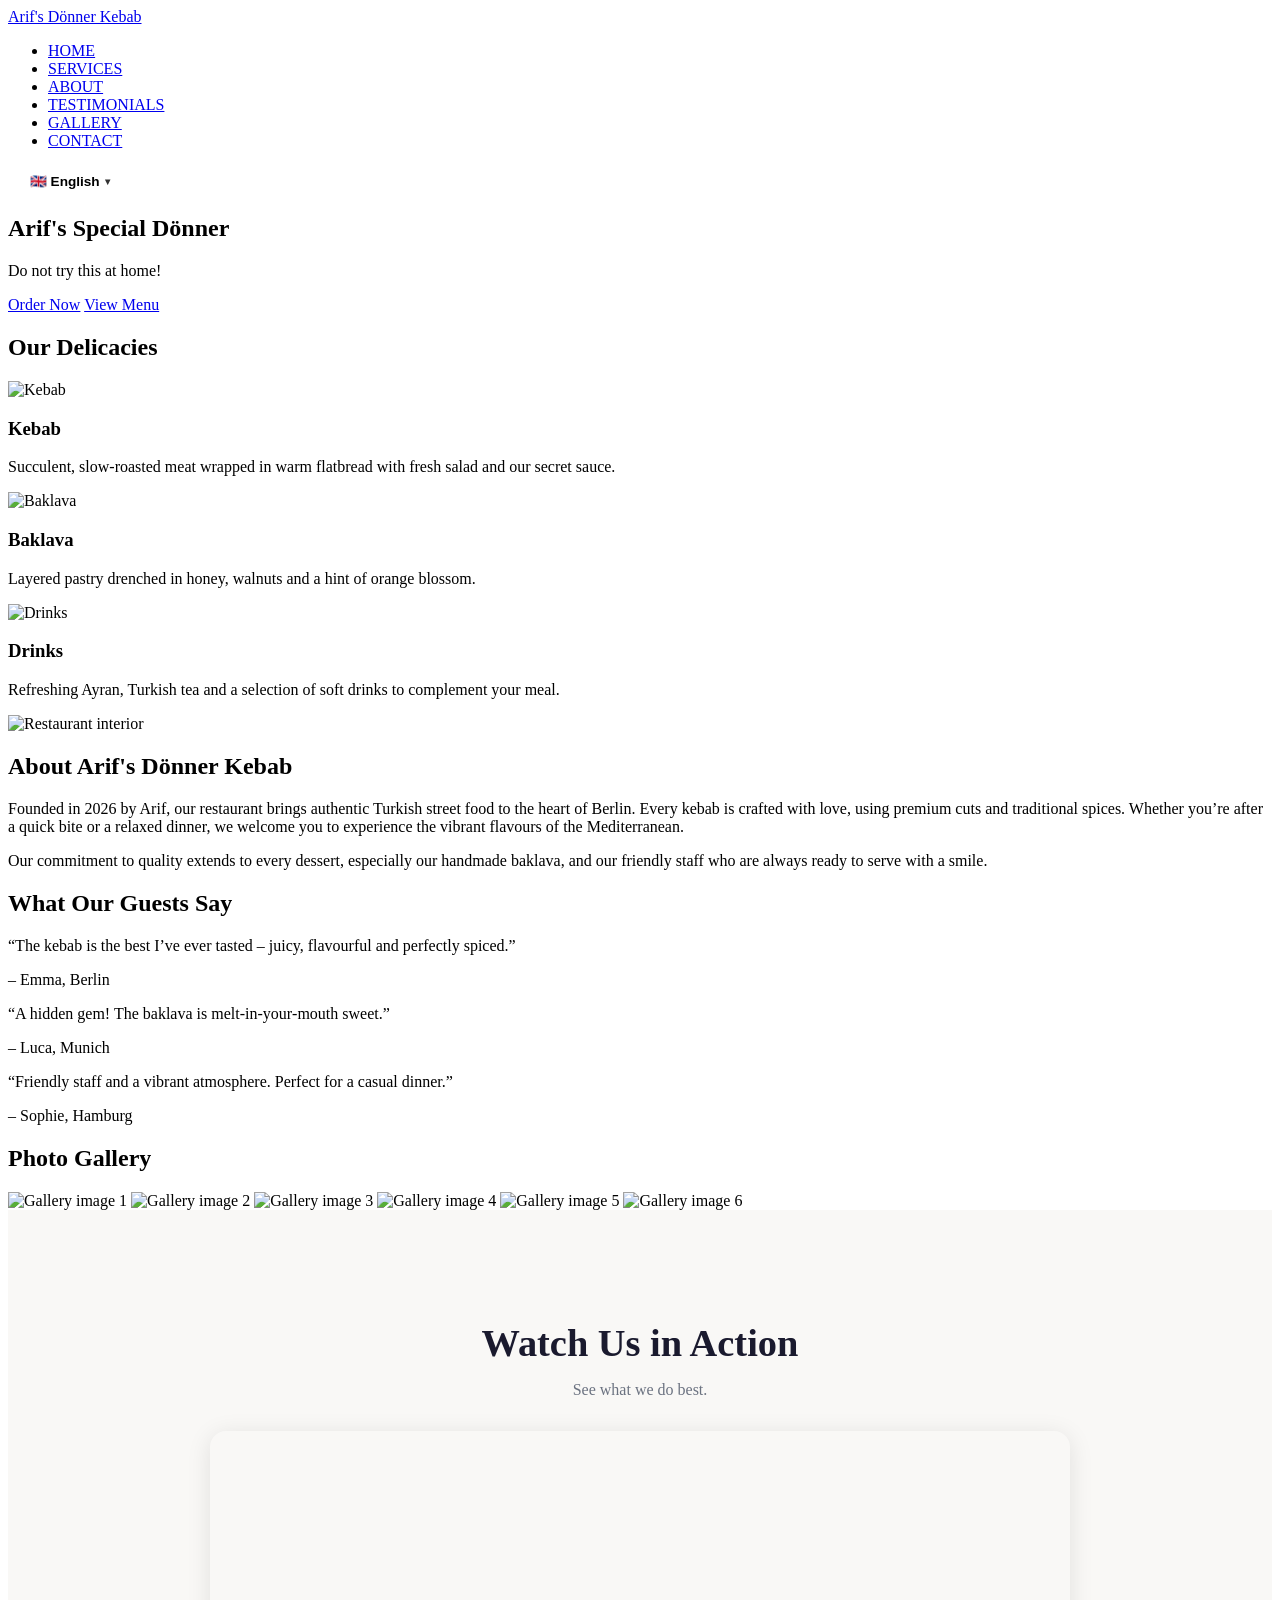
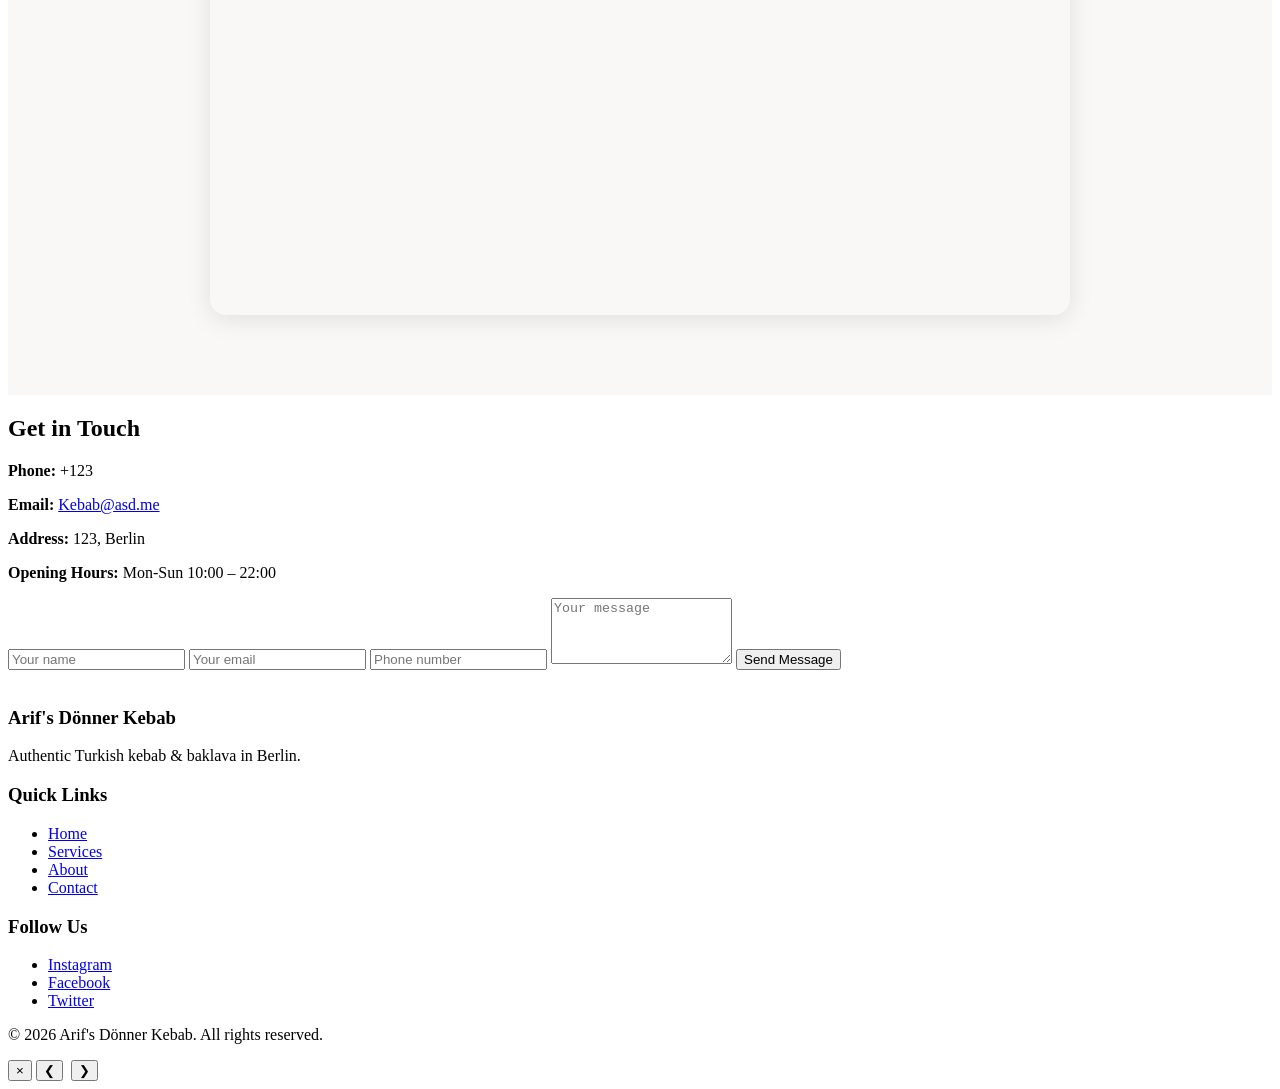
==== index.html @ 9711238b "deploy: update index.html" ====
<!DOCTYPE html>
<html lang="en-GB">
<head>
    <meta charset="UTF-8">
    <meta name="viewport" content="width=device-width, initial-scale=1.0">
    <title>Arif's Dönner Kebab</title>
    <link rel="stylesheet" href="style.css">
    <script src="script.js" defer></script>
<!-- SEO -->
<meta name="description" content="Do not try this at home!">
<meta name="keywords" content="Kebab, Baklava">
<link rel="canonical" href="https://arifs-dnner-kebab.pages.dev">
<meta property="og:type" content="website">
<meta property="og:title" content="Arif's Dönner Kebab — Arif's special dönner">
<meta property="og:description" content="Do not try this at home!">
<meta property="og:image" content="https://images.pexels.com/photos/14457194/pexels-photo-14457194.jpeg?auto=compress&cs=tinysrgb&w=400&h=280&fit=crop&q=80">
<meta property="og:url" content="https://arifs-dnner-kebab.pages.dev">
<meta name="twitter:card" content="summary_large_image">
<meta name="twitter:title" content="Arif's Dönner Kebab — Arif's special dönner">
<meta name="twitter:description" content="Do not try this at home!">
<script type="application/ld+json">
{
  "@context": "https://schema.org",
  "@type": "LocalBusiness",
  "name": "Arif's Dönner Kebab",
  "description": "Do not try this at home!",
  "telephone": "+123",
  "email": "Kebab@asd.me",
  "address": {
    "@type": "PostalAddress",
    "streetAddress": "123",
    "addressLocality": "123 Berlin"
  },
  "url": "https://arifs-dnner-kebab.pages.dev",
  "foundingDate": "2026"
}
</script>
</head>
<body>
    <!-- Sticky Glassmorphism Nav -->
    <header class="nav">
        <div class="container">
            <a href="#" class="logo">Arif's Dönner Kebab</a>
            <nav>
                <ul>
                    <li><a href="#hero">HOME</a></li>
                    <li><a href="#services">SERVICES</a></li>
                    <li><a href="#about">ABOUT</a></li>
                    <li><a href="#testimonials">TESTIMONIALS</a></li>
                    <li><a href="#gallery">GALLERY</a></li>
                    <li><a href="#contact">CONTACT</a></li>
                </ul>
            <div id="lang-sw" style="position:relative;display:flex;align-items:center;margin-left:.5rem;"><button onclick="var d=document.getElementById('lang-dd');d.style.display=d.style.display==='block'?'none':'block'" style="background:rgba(255,255,255,.15);border:1px solid rgba(255,255,255,.35);border-radius:999px;padding:.35rem .8rem;cursor:pointer;font-size:.85rem;font-weight:600;color:inherit;display:flex;align-items:center;gap:.35rem;backdrop-filter:blur(4px);">🇬🇧 English <span style="font-size:.65rem;opacity:.8;">▾</span></button><div id="lang-dd" style="display:none;position:absolute;top:calc(100% + .5rem);right:0;background:#fff;border:1px solid #e5e7eb;border-radius:12px;box-shadow:0 4px 16px rgba(0,0,0,.15);overflow:hidden;min-width:130px;z-index:10000;"><a href="./index-hu.html" style="display:flex;align-items:center;gap:.5rem;padding:.6rem 1rem;text-decoration:none;color:#1a1a2e;font-size:.875rem;font-weight:500;" onmouseover="this.style.background='#f3f4f6'" onmouseout="this.style.background=''">🇭🇺 Magyar</a><a href="./index-fi.html" style="display:flex;align-items:center;gap:.5rem;padding:.6rem 1rem;text-decoration:none;color:#1a1a2e;font-size:.875rem;font-weight:500;" onmouseover="this.style.background='#f3f4f6'" onmouseout="this.style.background=''">🇫🇮 Suomi</a><a href="./index-sv.html" style="display:flex;align-items:center;gap:.5rem;padding:.6rem 1rem;text-decoration:none;color:#1a1a2e;font-size:.875rem;font-weight:500;" onmouseover="this.style.background='#f3f4f6'" onmouseout="this.style.background=''">🇸🇪 Svenska</a></div></div><script>document.addEventListener("click",function(e){var d=document.getElementById("lang-dd");if(d&&!e.target.closest("#lang-sw"))d.style.display="none";});</script>
</nav>
        </div>
    </header>

    <!-- Hero Section -->
    <section id="hero" class="hero">
        <div class="hero-bg" style="background-image:url('https://images.pexels.com/photos/37080266/pexels-photo-37080266.jpeg?auto=compress&cs=tinysrgb&w=1600&h=900&fit=crop&q=80');"></div>
        <div class="hero-overlay"></div>
        <div class="hero-content container">
            <h1 class="hero-title">Arif's Special Dönner</h1>
            <p class="hero-tagline">Do not try this at home!</p>
            <div class="hero-cta">
                <a href="#" class="btn btn-pill">Order Now</a>
                <a href="#" class="btn btn-pill btn-outline">View Menu</a>
            </div>
        </div>
    </section>

    <!-- Services Section -->
    <section id="services" class="services">
        <div class="container">
            <h2 class="section-title">Our Delicacies</h2>
            <div class="cards">
                <div class="card">
                    <img src="https://images.pexels.com/photos/14457194/pexels-photo-14457194.jpeg?auto=compress&cs=tinysrgb&w=400&h=280&fit=crop&q=80" alt="Kebab">
                    <h3>Kebab</h3>
                    <p>Succulent, slow‑roasted meat wrapped in warm flatbread with fresh salad and our secret sauce.</p>
                </div>
                <div class="card">
                    <img src="https://images.pexels.com/photos/25810607/pexels-photo-25810607.jpeg?auto=compress&cs=tinysrgb&w=400&h=280&fit=crop&q=80" alt="Baklava">
                    <h3>Baklava</h3>
                    <p>Layered pastry drenched in honey, walnuts and a hint of orange blossom.</p>
                </div>
                <div class="card">
                    <img src="https://images.pexels.com/photos/4113660/pexels-photo-4113660.jpeg?auto=compress&cs=tinysrgb&w=400&h=280&fit=crop&q=80" alt="Drinks">
                    <h3>Drinks</h3>
                    <p>Refreshing Ayran, Turkish tea and a selection of soft drinks to complement your meal.</p>
                </div>
            </div>
        </div>
    </section>

    <!-- About Section -->
    <section id="about" class="about">
        <div class="container">
            <div class="about-grid">
                <div class="about-image">
                    <img src="https://images.pexels.com/photos/37080238/pexels-photo-37080238.jpeg?auto=compress&cs=tinysrgb&w=700&h=500&fit=crop&q=80" alt="Restaurant interior">
                </div>
                <div class="about-text">
                    <h2 class="section-title">About Arif's Dönner Kebab</h2>
                    <p>Founded in 2026 by Arif, our restaurant brings authentic Turkish street food to the heart of Berlin. Every kebab is crafted with love, using premium cuts and traditional spices. Whether you’re after a quick bite or a relaxed dinner, we welcome you to experience the vibrant flavours of the Mediterranean.</p>
                    <p>Our commitment to quality extends to every dessert, especially our handmade baklava, and our friendly staff who are always ready to serve with a smile.</p>
                </div>
            </div>
        </div>
    </section>

    <!-- Testimonials Section -->
    <section id="testimonials" class="testimonials">
        <div class="container">
            <h2 class="section-title">What Our Guests Say</h2>
            <div class="testimonials-grid">
                <div class="testimonial-card">
                    <p class="quote">“The kebab is the best I’ve ever tasted – juicy, flavourful and perfectly spiced.”</p>
                    <p class="author">– Emma, Berlin</p>
                </div>
                <div class="testimonial-card">
                    <p class="quote">“A hidden gem! The baklava is melt‑in‑your‑mouth sweet.”</p>
                    <p class="author">– Luca, Munich</p>
                </div>
                <div class="testimonial-card">
                    <p class="quote">“Friendly staff and a vibrant atmosphere. Perfect for a casual dinner.”</p>
                    <p class="author">– Sophie, Hamburg</p>
                </div>
            </div>
        </div>
    </section>

    <!-- Gallery Section -->
    <section id="gallery" class="gallery">
        <div class="container">
            <h2 class="section-title">Photo Gallery</h2>
            <div class="gallery-grid">
                <img src="https://images.pexels.com/photos/8813933/pexels-photo-8813933.jpeg?auto=compress&cs=tinysrgb&w=600&h=400&fit=crop&q=80" alt="Gallery image 1">
                <img src="https://images.pexels.com/photos/25570429/pexels-photo-25570429.jpeg?auto=compress&cs=tinysrgb&w=600&h=400&fit=crop&q=80" alt="Gallery image 2">
                <img src="https://images.pexels.com/photos/7301037/pexels-photo-7301037.jpeg?auto=compress&cs=tinysrgb&w=600&h=400&fit=crop&q=80" alt="Gallery image 3">
                <img src="https://images.pexels.com/photos/12889677/pexels-photo-12889677.jpeg?auto=compress&cs=tinysrgb&w=600&h=400&fit=crop&q=80" alt="Gallery image 4">
                <img src="https://images.pexels.com/photos/7340982/pexels-photo-7340982.jpeg?auto=compress&cs=tinysrgb&w=600&h=400&fit=crop&q=80" alt="Gallery image 5">
                <img src="https://images.pexels.com/photos/25570427/pexels-photo-25570427.jpeg?auto=compress&cs=tinysrgb&w=600&h=400&fit=crop&q=80" alt="Gallery image 6">
            </div>
        </div>
    </section>

    <!-- Contact Section -->
    <section id="youtube" style="padding:5rem 1rem;background:var(--bg,#f9f8f6);text-align:center;"><div style="max-width:860px;margin:0 auto;"><h2 style="font-size:clamp(1.6rem,3vw,2.4rem);font-weight:700;margin-bottom:1rem;color:var(--text,#1a1a2e);">Watch Us in Action</h2><p style="color:var(--muted,#6b7280);margin-bottom:2rem;">See what we do best.</p><div style="position:relative;padding-bottom:56.25%;height:0;overflow:hidden;border-radius:var(--radius,16px);box-shadow:var(--shadow,0 4px 24px rgba(0,0,0,.10));"><iframe src="https://www.youtube.com/embed/3pbjuDY3xGo?feature=oembed" style="position:absolute;top:0;left:0;width:100%;height:100%;" frameborder="0" allowfullscreen allow="accelerometer; autoplay; clipboard-write; encrypted-media; gyroscope; picture-in-picture" referrerpolicy="strict-origin-when-cross-origin"></iframe></div></div></section>
<section id="contact" class="contact">
        <div class="container">
            <h2 class="section-title">Get in Touch</h2>
            <div class="contact-grid">
                <div class="contact-info">
                    <p><strong>Phone:</strong> +123</p>
                    <p><strong>Email:</strong> <a href="mailto:Kebab@asd.me">Kebab@asd.me</a></p>
                    <p><strong>Address:</strong> 123, Berlin</p>
                    <p><strong>Opening Hours:</strong> Mon‑Sun 10:00 – 22:00</p>
                </div>
                <form class="contact-form" action="#" method="post">
                    <input type="text" name="name" placeholder="Your name" required>
                    <input type="email" name="email" placeholder="Your email" required>
                    <input type="tel" name="phone" placeholder="Phone number">
                    <textarea name="message" rows="4" placeholder="Your message" required></textarea>
                    <button type="submit" class="btn btn-primary">Send Message</button>
                </form>
            </div>
        </div>
    </section>

    <!-- Footer -->
    <footer class="footer">
        <div class="container">
            <div class="footer-grid">
                <div class="footer-col">
                    <h3>Arif's Dönner Kebab</h3>
                    <p>Authentic Turkish kebab & baklava in Berlin.</p>
                </div>
                <div class="footer-col">
                    <h3>Quick Links</h3>
                    <ul>
                        <li><a href="#hero">Home</a></li>
                        <li><a href="#services">Services</a></li>
                        <li><a href="#about">About</a></li>
                        <li><a href="#contact">Contact</a></li>
                    </ul>
                </div>
                <div class="footer-col">
                    <h3>Follow Us</h3>
                    <ul class="social">
                        <li><a href="#">Instagram</a></li>
                        <li><a href="#">Facebook</a></li>
                        <li><a href="#">Twitter</a></li>
                    </ul>
                </div>
            </div>
            <p class="footer-note">&copy; 2026 Arif's Dönner Kebab. All rights reserved.</p>
        </div>
    </footer>
</body>
</html>
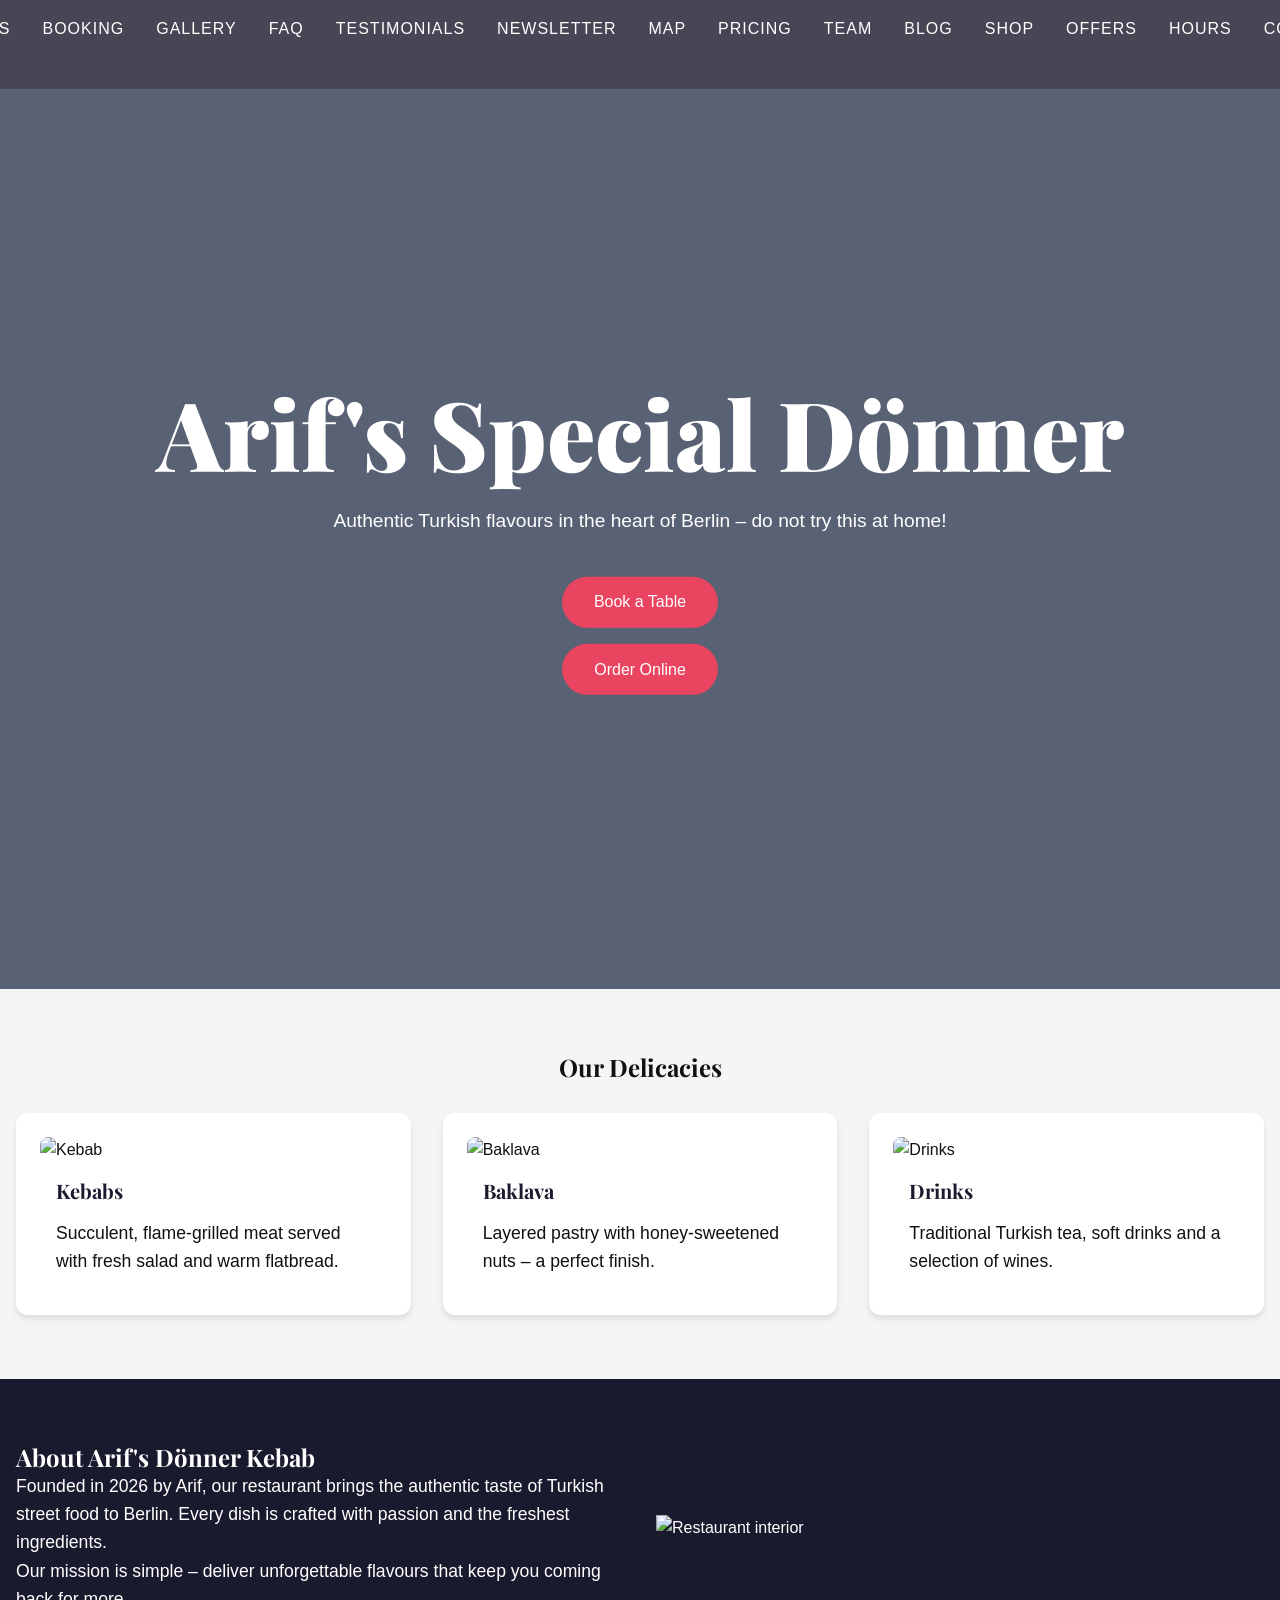
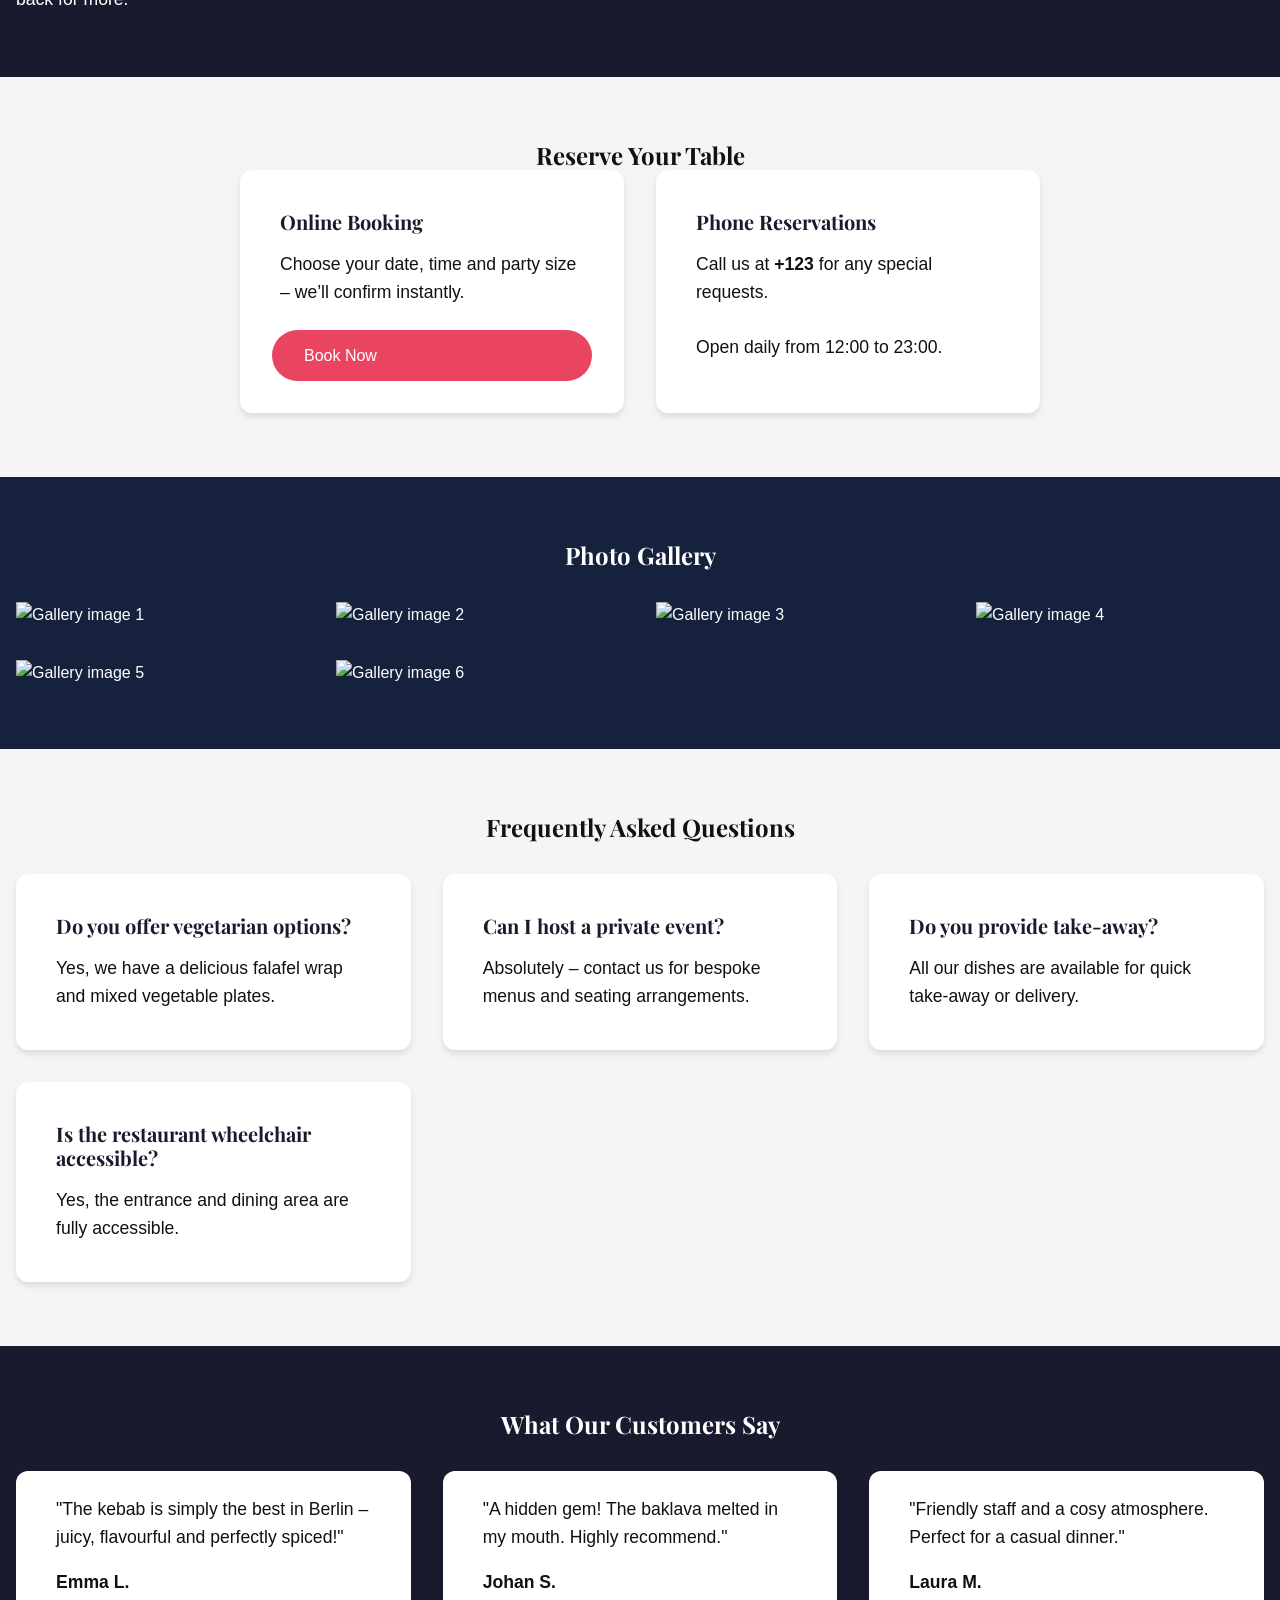
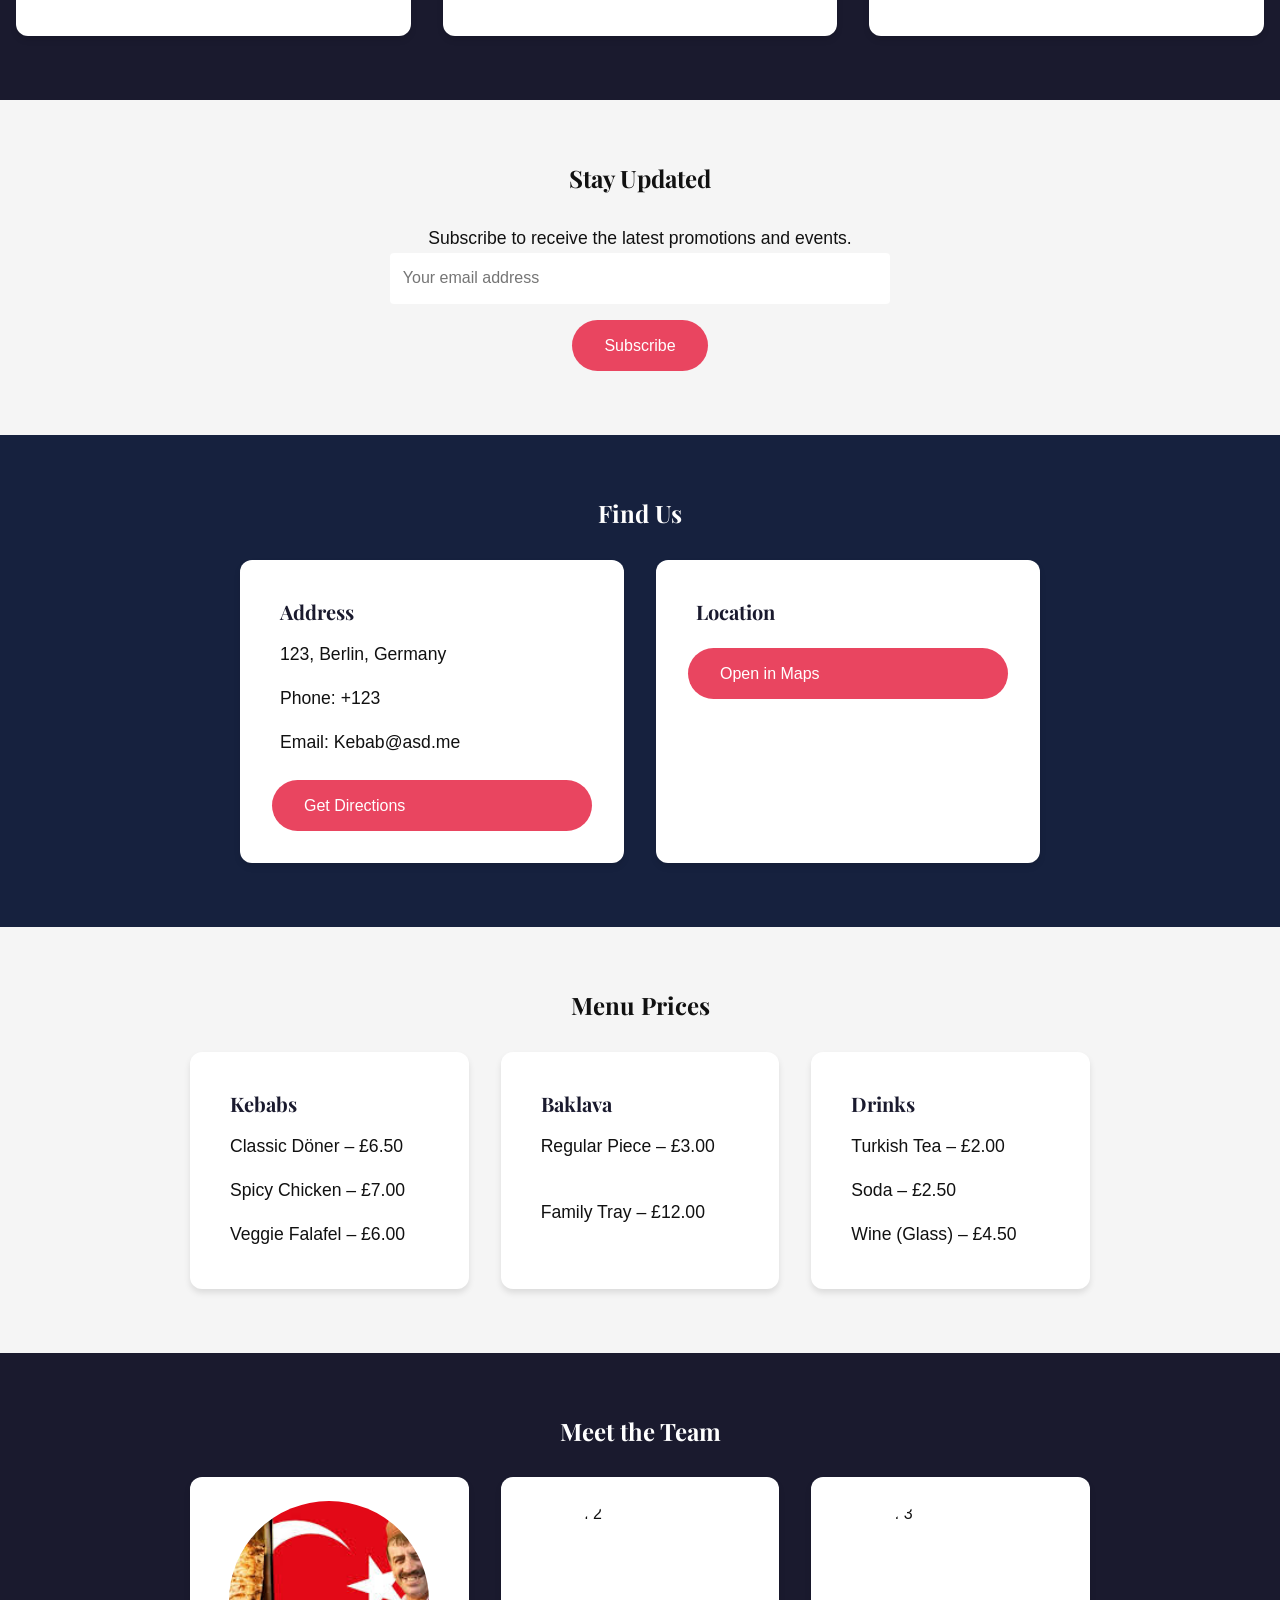
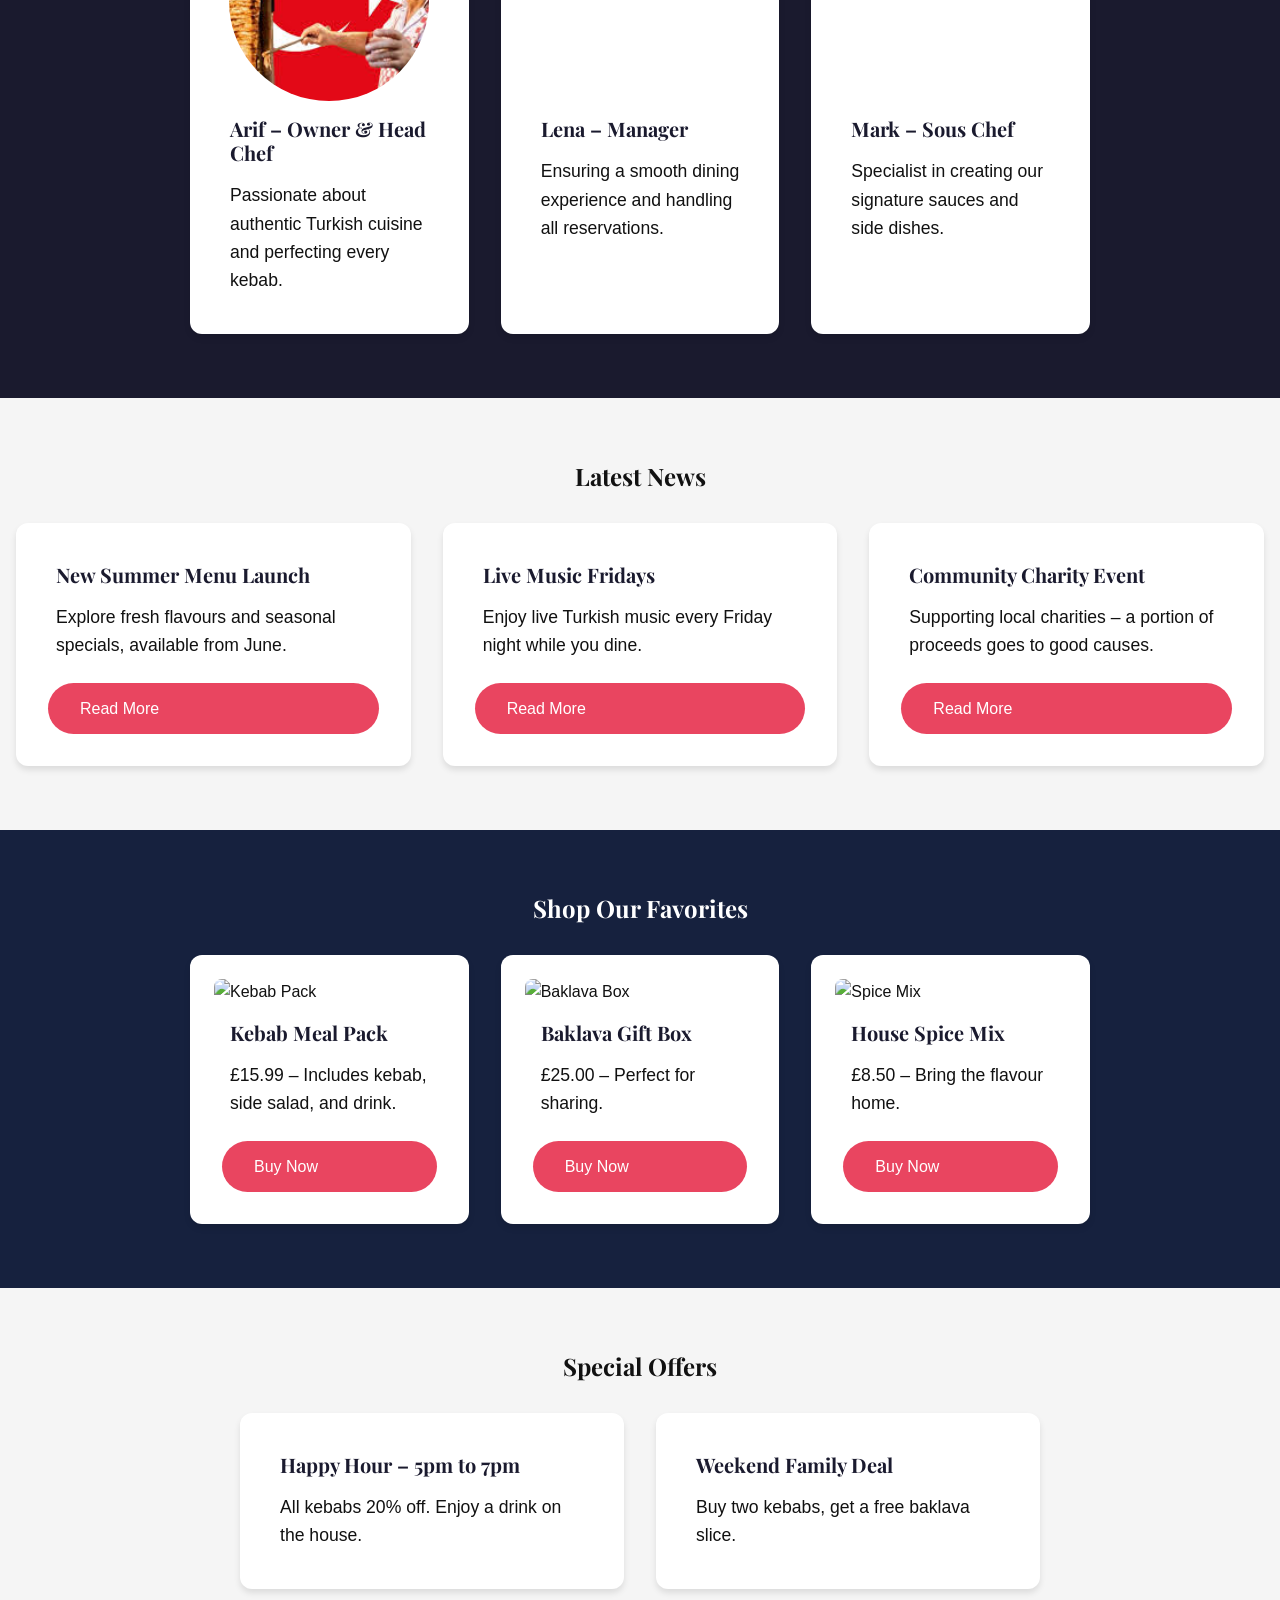
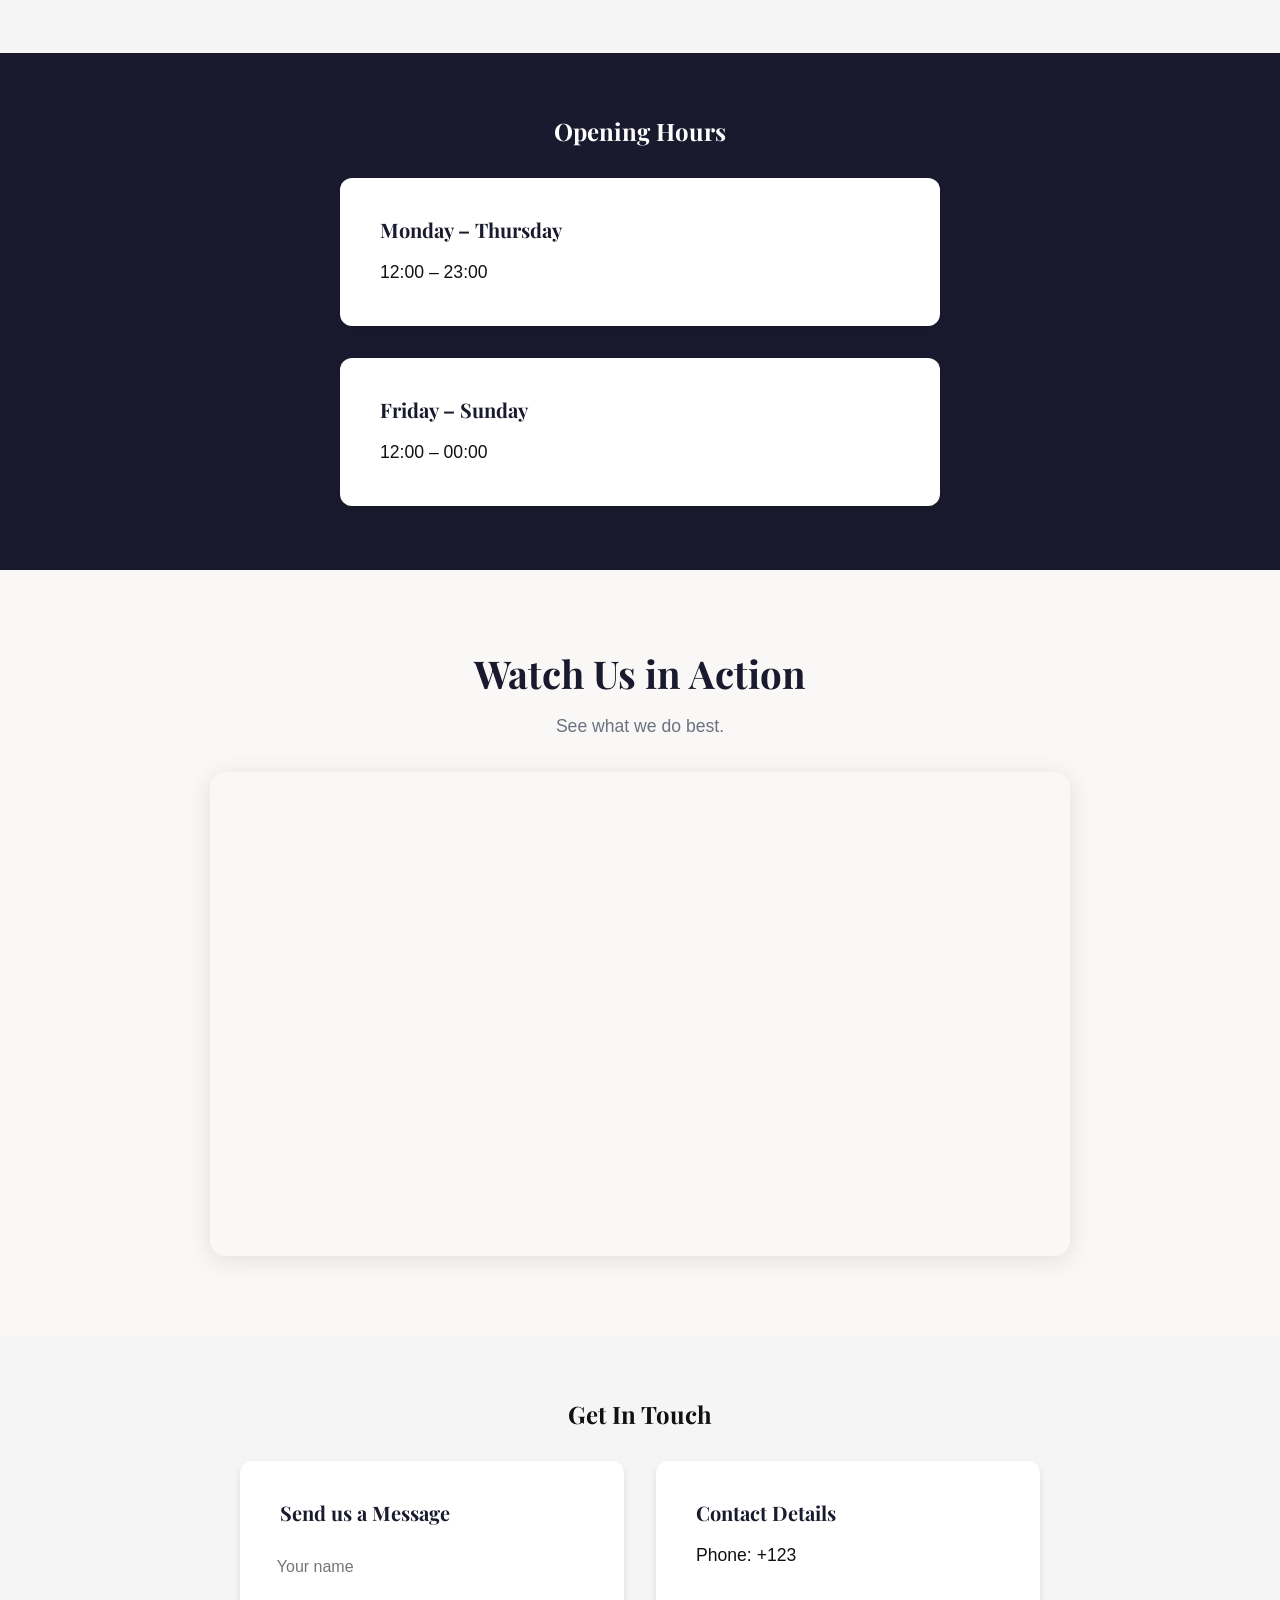
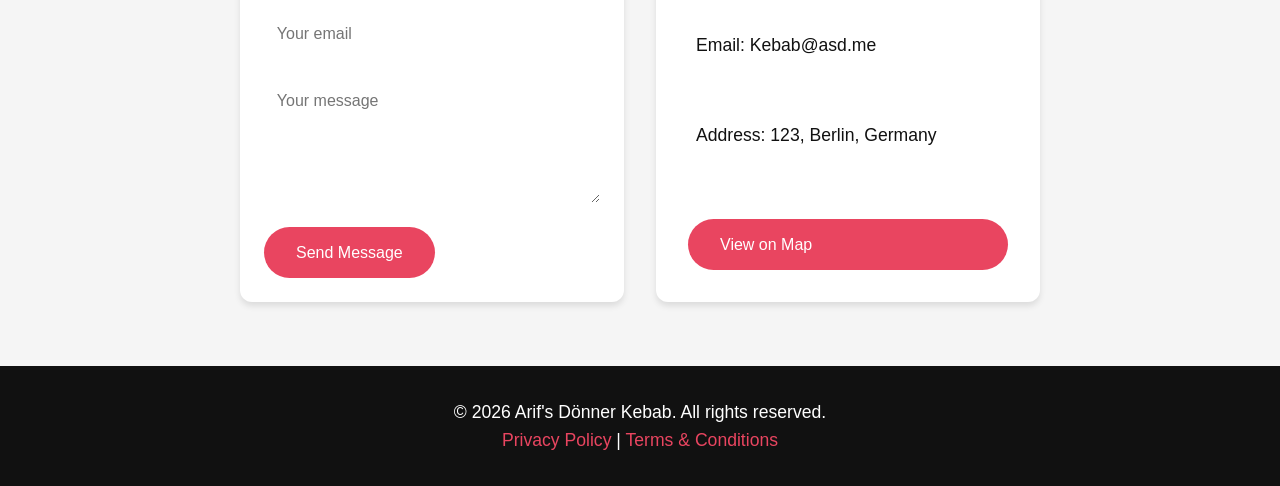
==== commit 78cc92fd: "deploy: update index.html" ====
--- a/index.html
+++ b/index.html
@@ -6,9 +6,40 @@
     <title>Arif's Dönner Kebab</title>
     <link rel="stylesheet" href="style.css">
     <script src="script.js" defer></script>
+    <style>
+        /* Minimal inline styles for demonstration; assume style.css contains full styling */
+        body,html{margin:0;padding:0;font-family:Arial,Helvetica,sans-serif;color:#fff}
+        a{color:inherit;text-decoration:none}
+        .sticky-nav{position:sticky;top:0;background:rgba(26,26,46,0.8);backdrop-filter:blur(10px);z-index:10;display:flex;justify-content:center;padding:1rem}
+        .sticky-nav ul{list-style:none;display:flex;gap:2rem;margin:0;padding:0}
+        .sticky-nav li{font-weight:600;letter-spacing:1px}
+        .sticky-nav a{color:#fff;transition:color .3s}
+        .sticky-nav a:hover{color:#E94560}
+        .hero{position:relative;height:100vh;background:url('https://images.pexels.com/photos/37080266/pexels-photo-37080266.jpeg?auto=compress&cs=tinysrgb&w=1600&h=900&fit=crop&q=80') center/cover no-repeat}
+        .hero::before{content:'';position:absolute;inset:0;background:rgba(22,33,62,0.7)}
+        .hero-content{position:relative;z-index:1;max-width:1200px;margin:auto;top:50%;transform:translateY(-50%);text-align:center;padding:0 1rem}
+        .hero h1{font-size:clamp(3rem,8vw,6rem);font-weight:900;margin-bottom:1rem}
+        .hero p{font-size:1.2rem;margin-bottom:2rem}
+        .pill-btn{display:inline-block;padding:0.8rem 2rem;background:#E94560;color:#fff;border-radius:9999px;margin:0.5rem;transition:background .3s}
+        .pill-btn:hover{background:#c73b51}
+        .section{padding:4rem 1rem}
+        .section.bg-primary{background:#1A1A2E}
+        .section.bg-secondary{background:#16213E}
+        .section.bg-light{background:#f5f5f5;color:#111}
+        .grid{display:grid;gap:2rem}
+        .grid-3{grid-template-columns:repeat(auto-fit,minmax(250px,1fr))}
+        .grid-2{grid-template-columns:repeat(auto-fit,minmax(300px,1fr))}
+        .card{background:#fff;color:#111;padding:1.5rem;border-radius:12px;box-shadow:0 4px 6px rgba(0,0,0,0.1)}
+        .card img{width:100%;height:auto;border-radius:8px}
+        .footer{background:#111;padding:2rem 1rem;text-align:center;font-size:0.9rem}
+        .footer a{color:#E94560}
+        input, textarea{width:100%;padding:0.8rem;border:none;border-radius:4px;margin-bottom:1rem}
+        button{background:#E94560;color:#fff;padding:0.8rem 2rem;border:none;border-radius:9999px;cursor:pointer}
+        button:hover{background:#c73b51}
+    </style>
 <!-- SEO -->
 <meta name="description" content="Do not try this at home!">
-<meta name="keywords" content="Kebab, Baklava">
+<meta name="keywords" content="Kebbab, Baklava">
 <link rel="canonical" href="https://arifs-dnner-kebab.pages.dev">
 <meta property="og:type" content="website">
 <meta property="og:title" content="Arif's Dönner Kebab — Arif's special dönner">
@@ -37,165 +68,330 @@
 </script>
 </head>
 <body>
-    <!-- Sticky Glassmorphism Nav -->
-    <header class="nav">
-        <div class="container">
-            <a href="#" class="logo">Arif's Dönner Kebab</a>
-            <nav>
-                <ul>
-                    <li><a href="#hero">HOME</a></li>
-                    <li><a href="#services">SERVICES</a></li>
-                    <li><a href="#about">ABOUT</a></li>
-                    <li><a href="#testimonials">TESTIMONIALS</a></li>
-                    <li><a href="#gallery">GALLERY</a></li>
-                    <li><a href="#contact">CONTACT</a></li>
-                </ul>
-            <div id="lang-sw" style="position:relative;display:flex;align-items:center;margin-left:.5rem;"><button onclick="var d=document.getElementById('lang-dd');d.style.display=d.style.display==='block'?'none':'block'" style="background:rgba(255,255,255,.15);border:1px solid rgba(255,255,255,.35);border-radius:999px;padding:.35rem .8rem;cursor:pointer;font-size:.85rem;font-weight:600;color:inherit;display:flex;align-items:center;gap:.35rem;backdrop-filter:blur(4px);">🇬🇧 English <span style="font-size:.65rem;opacity:.8;">▾</span></button><div id="lang-dd" style="display:none;position:absolute;top:calc(100% + .5rem);right:0;background:#fff;border:1px solid #e5e7eb;border-radius:12px;box-shadow:0 4px 16px rgba(0,0,0,.15);overflow:hidden;min-width:130px;z-index:10000;"><a href="./index-hu.html" style="display:flex;align-items:center;gap:.5rem;padding:.6rem 1rem;text-decoration:none;color:#1a1a2e;font-size:.875rem;font-weight:500;" onmouseover="this.style.background='#f3f4f6'" onmouseout="this.style.background=''">🇭🇺 Magyar</a><a href="./index-fi.html" style="display:flex;align-items:center;gap:.5rem;padding:.6rem 1rem;text-decoration:none;color:#1a1a2e;font-size:.875rem;font-weight:500;" onmouseover="this.style.background='#f3f4f6'" onmouseout="this.style.background=''">🇫🇮 Suomi</a><a href="./index-sv.html" style="display:flex;align-items:center;gap:.5rem;padding:.6rem 1rem;text-decoration:none;color:#1a1a2e;font-size:.875rem;font-weight:500;" onmouseover="this.style.background='#f3f4f6'" onmouseout="this.style.background=''">🇸🇪 Svenska</a></div></div><script>document.addEventListener("click",function(e){var d=document.getElementById("lang-dd");if(d&&!e.target.closest("#lang-sw"))d.style.display="none";});</script>
+    <!-- Sticky Navigation -->
+    <nav class="sticky-nav">
+        <ul>
+            <li><a href="#home">HOME</a></li>
+            <li><a href="#services">SERVICES</a></li>
+            <li><a href="#booking">BOOKING</a></li>
+            <li><a href="#gallery">GALLERY</a></li>
+            <li><a href="#faq">FAQ</a></li>
+            <li><a href="#testimonials">TESTIMONIALS</a></li>
+            <li><a href="#newsletter">NEWSLETTER</a></li>
+            <li><a href="#map">MAP</a></li>
+            <li><a href="#pricing">PRICING</a></li>
+            <li><a href="#team">TEAM</a></li>
+            <li><a href="#blog">BLOG</a></li>
+            <li><a href="#shop">SHOP</a></li>
+            <li><a href="#offers">OFFERS</a></li>
+            <li><a href="#hours">HOURS</a></li>
+            <li><a href="#contact">CONTACT</a></li>
+        </ul>
+    <div id="lang-sw" style="position:relative;display:flex;align-items:center;margin-left:.5rem;"><button onclick="var d=document.getElementById('lang-dd');d.style.display=d.style.display==='block'?'none':'block'" style="background:rgba(255,255,255,.15);border:1px solid rgba(255,255,255,.35);border-radius:999px;padding:.35rem .8rem;cursor:pointer;font-size:.85rem;font-weight:600;color:inherit;display:flex;align-items:center;gap:.35rem;backdrop-filter:blur(4px);">🇬🇧 English <span style="font-size:.65rem;opacity:.8;">▾</span></button><div id="lang-dd" style="display:none;position:absolute;top:calc(100% + .5rem);right:0;background:#fff;border:1px solid #e5e7eb;border-radius:12px;box-shadow:0 4px 16px rgba(0,0,0,.15);overflow:hidden;min-width:130px;z-index:10000;"><a href="./index-hu.html" style="display:flex;align-items:center;gap:.5rem;padding:.6rem 1rem;text-decoration:none;color:#1a1a2e;font-size:.875rem;font-weight:500;" onmouseover="this.style.background='#f3f4f6'" onmouseout="this.style.background=''">🇭🇺 Magyar</a><a href="./index-fi.html" style="display:flex;align-items:center;gap:.5rem;padding:.6rem 1rem;text-decoration:none;color:#1a1a2e;font-size:.875rem;font-weight:500;" onmouseover="this.style.background='#f3f4f6'" onmouseout="this.style.background=''">🇫🇮 Suomi</a><a href="./index-sv.html" style="display:flex;align-items:center;gap:.5rem;padding:.6rem 1rem;text-decoration:none;color:#1a1a2e;font-size:.875rem;font-weight:500;" onmouseover="this.style.background='#f3f4f6'" onmouseout="this.style.background=''">🇸🇪 Svenska</a></div></div><script>document.addEventListener("click",function(e){var d=document.getElementById("lang-dd");if(d&&!e.target.closest("#lang-sw"))d.style.display="none";});</script>
 </nav>
-        </div>
-    </header>
 
     <!-- Hero Section -->
-    <section id="hero" class="hero">
-        <div class="hero-bg" style="background-image:url('https://images.pexels.com/photos/37080266/pexels-photo-37080266.jpeg?auto=compress&cs=tinysrgb&w=1600&h=900&fit=crop&q=80');"></div>
-        <div class="hero-overlay"></div>
-        <div class="hero-content container">
-            <h1 class="hero-title">Arif's Special Dönner</h1>
-            <p class="hero-tagline">Do not try this at home!</p>
-            <div class="hero-cta">
-                <a href="#" class="btn btn-pill">Order Now</a>
-                <a href="#" class="btn btn-pill btn-outline">View Menu</a>
-            </div>
+    <section id="home" class="hero">
+        <div class="hero-content">
+            <h1>Arif's Special Dönner</h1>
+            <p>Authentic Turkish flavours in the heart of Berlin – do not try this at home!</p>
+            <a href="#booking" class="pill-btn">Book a Table</a>
+            <a href="#shop" class="pill-btn">Order Online</a>
         </div>
     </section>
 
     <!-- Services Section -->
-    <section id="services" class="services">
-        <div class="container">
-            <h2 class="section-title">Our Delicacies</h2>
-            <div class="cards">
-                <div class="card">
-                    <img src="https://images.pexels.com/photos/14457194/pexels-photo-14457194.jpeg?auto=compress&cs=tinysrgb&w=400&h=280&fit=crop&q=80" alt="Kebab">
-                    <h3>Kebab</h3>
-                    <p>Succulent, slow‑roasted meat wrapped in warm flatbread with fresh salad and our secret sauce.</p>
-                </div>
-                <div class="card">
-                    <img src="https://images.pexels.com/photos/25810607/pexels-photo-25810607.jpeg?auto=compress&cs=tinysrgb&w=400&h=280&fit=crop&q=80" alt="Baklava">
-                    <h3>Baklava</h3>
-                    <p>Layered pastry drenched in honey, walnuts and a hint of orange blossom.</p>
-                </div>
-                <div class="card">
-                    <img src="https://images.pexels.com/photos/4113660/pexels-photo-4113660.jpeg?auto=compress&cs=tinysrgb&w=400&h=280&fit=crop&q=80" alt="Drinks">
-                    <h3>Drinks</h3>
-                    <p>Refreshing Ayran, Turkish tea and a selection of soft drinks to complement your meal.</p>
-                </div>
+    <section id="services" class="section bg-light">
+        <h2 style="text-align:center;margin-bottom:2rem;">Our Delicacies</h2>
+        <div class="grid grid-3">
+            <div class="card">
+                <img src="https://images.pexels.com/photos/14457194/pexels-photo-14457194.jpeg?auto=compress&cs=tinysrgb&w=400&h=280&fit=crop&q=80" alt="Kebab">
+                <h3>Kebabs</h3>
+                <p>Succulent, flame‑grilled meat served with fresh salad and warm flatbread.</p>
+            </div>
+            <div class="card">
+                <img src="https://images.pexels.com/photos/37080238/pexels-photo-37080238.jpeg?auto=compress&cs=tinysrgb&w=400&h=280&fit=crop&q=80" alt="Baklava">
+                <h3>Baklava</h3>
+                <p>Layered pastry with honey‑sweetened nuts – a perfect finish.</p>
+            </div>
+            <div class="card">
+                <img src="https://images.pexels.com/photos/8813933/pexels-photo-8813933.jpeg?auto=compress&cs=tinysrgb&w=400&h=280&fit=crop&q=80" alt="Drinks">
+                <h3>Drinks</h3>
+                <p>Traditional Turkish tea, soft drinks and a selection of wines.</p>
             </div>
         </div>
     </section>
 
     <!-- About Section -->
-    <section id="about" class="about">
-        <div class="container">
-            <div class="about-grid">
-                <div class="about-image">
-                    <img src="https://images.pexels.com/photos/37080238/pexels-photo-37080238.jpeg?auto=compress&cs=tinysrgb&w=700&h=500&fit=crop&q=80" alt="Restaurant interior">
-                </div>
-                <div class="about-text">
-                    <h2 class="section-title">About Arif's Dönner Kebab</h2>
-                    <p>Founded in 2026 by Arif, our restaurant brings authentic Turkish street food to the heart of Berlin. Every kebab is crafted with love, using premium cuts and traditional spices. Whether you’re after a quick bite or a relaxed dinner, we welcome you to experience the vibrant flavours of the Mediterranean.</p>
-                    <p>Our commitment to quality extends to every dessert, especially our handmade baklava, and our friendly staff who are always ready to serve with a smile.</p>
-                </div>
-            </div>
-        </div>
-    </section>
-
-    <!-- Testimonials Section -->
-    <section id="testimonials" class="testimonials">
-        <div class="container">
-            <h2 class="section-title">What Our Guests Say</h2>
-            <div class="testimonials-grid">
-                <div class="testimonial-card">
-                    <p class="quote">“The kebab is the best I’ve ever tasted – juicy, flavourful and perfectly spiced.”</p>
-                    <p class="author">– Emma, Berlin</p>
-                </div>
-                <div class="testimonial-card">
-                    <p class="quote">“A hidden gem! The baklava is melt‑in‑your‑mouth sweet.”</p>
-                    <p class="author">– Luca, Munich</p>
-                </div>
-                <div class="testimonial-card">
-                    <p class="quote">“Friendly staff and a vibrant atmosphere. Perfect for a casual dinner.”</p>
-                    <p class="author">– Sophie, Hamburg</p>
-                </div>
-            </div>
-        </div>
-    </section>
-
-    <!-- Gallery Section -->
-    <section id="gallery" class="gallery">
-        <div class="container">
-            <h2 class="section-title">Photo Gallery</h2>
-            <div class="gallery-grid">
-                <img src="https://images.pexels.com/photos/8813933/pexels-photo-8813933.jpeg?auto=compress&cs=tinysrgb&w=600&h=400&fit=crop&q=80" alt="Gallery image 1">
-                <img src="https://images.pexels.com/photos/25570429/pexels-photo-25570429.jpeg?auto=compress&cs=tinysrgb&w=600&h=400&fit=crop&q=80" alt="Gallery image 2">
-                <img src="https://images.pexels.com/photos/7301037/pexels-photo-7301037.jpeg?auto=compress&cs=tinysrgb&w=600&h=400&fit=crop&q=80" alt="Gallery image 3">
-                <img src="https://images.pexels.com/photos/12889677/pexels-photo-12889677.jpeg?auto=compress&cs=tinysrgb&w=600&h=400&fit=crop&q=80" alt="Gallery image 4">
-                <img src="https://images.pexels.com/photos/7340982/pexels-photo-7340982.jpeg?auto=compress&cs=tinysrgb&w=600&h=400&fit=crop&q=80" alt="Gallery image 5">
-                <img src="https://images.pexels.com/photos/25570427/pexels-photo-25570427.jpeg?auto=compress&cs=tinysrgb&w=600&h=400&fit=crop&q=80" alt="Gallery image 6">
-            </div>
-        </div>
-    </section>
-
-    <!-- Contact Section -->
+    <section id="about" class="section bg-primary">
+        <div class="grid grid-2" style="align-items:center;">
+            <div>
+                <h2>About Arif's Dönner Kebab</h2>
+                <p>Founded in 2026 by Arif, our restaurant brings the authentic taste of Turkish street food to Berlin. Every dish is crafted with passion and the freshest ingredients.</p>
+                <p>Our mission is simple – deliver unforgettable flavours that keep you coming back for more.</p>
+            </div>
+            <div>
+                <img src="https://images.pexels.com/photos/25570429/pexels-photo-25570429.jpeg?auto=compress&cs=tinysrgb&w=700&h=500&fit=crop&q=80" alt="Restaurant interior">
+            </div>
+        </div>
+    </section>
+
+    <!-- Booking / Appointments -->
+    <section id="booking" class="section bg-light">
+        <h2 style="text-align:center;">Reserve Your Table</h2>
+        <div class="grid grid-2" style="max-width:800px;margin:auto;">
+            <div class="card">
+                <h3>Online Booking</h3>
+                <p>Choose your date, time and party size – we’ll confirm instantly.</p>
+                <a href="#" class="pill-btn">Book Now</a>
+            </div>
+            <div class="card">
+                <h3>Phone Reservations</h3>
+                <p>Call us at <strong>+123</strong> for any special requests.</p>
+                <p>Open daily from 12:00 to 23:00.</p>
+            </div>
+        </div>
+    </section>
+
+    <!-- Photo Gallery -->
+    <section id="gallery" class="section bg-secondary">
+        <h2 style="text-align:center;margin-bottom:2rem;">Photo Gallery</h2>
+        <div class="grid grid-3">
+            <img src="https://images.pexels.com/photos/7301037/pexels-photo-7301037.jpeg?auto=compress&cs=tinysrgb&w=600&h=400&fit=crop&q=80" alt="Gallery image 1">
+            <img src="https://images.pexels.com/photos/12889677/pexels-photo-12889677.jpeg?auto=compress&cs=tinysrgb&w=600&h=400&fit=crop&q=80" alt="Gallery image 2">
+            <img src="https://images.pexels.com/photos/7340982/pexels-photo-7340982.jpeg?auto=compress&cs=tinysrgb&w=600&h=400&fit=crop&q=80" alt="Gallery image 3">
+            <img src="https://images.pexels.com/photos/25570427/pexels-photo-25570427.jpeg?auto=compress&cs=tinysrgb&w=600&h=400&fit=crop&q=80" alt="Gallery image 4">
+            <img src="https://images.pexels.com/photos/37028501/pexels-photo-37028501.jpeg?auto=compress&cs=tinysrgb&w=600&h=400&fit=crop&q=80" alt="Gallery image 5">
+            <img src="https://images.pexels.com/photos/6459331/pexels-photo-6459331.jpeg?auto=compress&cs=tinysrgb&w=600&h=400&fit=crop&q=80" alt="Gallery image 6">
+        </div>
+    </section>
+
+    <!-- FAQ Section -->
+    <section id="faq" class="section bg-light">
+        <h2 style="text-align:center;margin-bottom:2rem;">Frequently Asked Questions</h2>
+        <div class="grid grid-2">
+            <div class="card">
+                <h3>Do you offer vegetarian options?</h3>
+                <p>Yes, we have a delicious falafel wrap and mixed vegetable plates.</p>
+            </div>
+            <div class="card">
+                <h3>Can I host a private event?</h3>
+                <p>Absolutely – contact us for bespoke menus and seating arrangements.</p>
+            </div>
+            <div class="card">
+                <h3>Do you provide take‑away?</h3>
+                <p>All our dishes are available for quick take‑away or delivery.</p>
+            </div>
+            <div class="card">
+                <h3>Is the restaurant wheelchair accessible?</h3>
+                <p>Yes, the entrance and dining area are fully accessible.</p>
+            </div>
+        </div>
+    </section>
+
+    <!-- Testimonials / Reviews -->
+    <section id="testimonials" class="section bg-primary">
+        <h2 style="text-align:center;margin-bottom:2rem;">What Our Customers Say</h2>
+        <div class="grid grid-3">
+            <div class="card">
+                <p>"The kebab is simply the best in Berlin – juicy, flavourful and perfectly spiced!"</p>
+                <p><strong>Emma L.</strong></p>
+            </div>
+            <div class="card">
+                <p>"A hidden gem! The baklava melted in my mouth. Highly recommend."</p>
+                <p><strong>Johan S.</strong></p>
+            </div>
+            <div class="card">
+                <p>"Friendly staff and a cosy atmosphere. Perfect for a casual dinner."</p>
+                <p><strong>Laura M.</strong></p>
+            </div>
+        </div>
+    </section>
+
+    <!-- Newsletter Signup -->
+    <section id="newsletter" class="section bg-light">
+        <h2 style="text-align:center;margin-bottom:2rem;">Stay Updated</h2>
+        <div style="max-width:500px;margin:auto;text-align:center;">
+            <p>Subscribe to receive the latest promotions and events.</p>
+            <form>
+                <input type="email" placeholder="Your email address" required>
+                <button type="submit">Subscribe</button>
+            </form>
+        </div>
+    </section>
+
+    <!-- Map & Directions -->
+    <section id="map" class="section bg-secondary">
+        <h2 style="text-align:center;margin-bottom:2rem;">Find Us</h2>
+        <div class="grid grid-2" style="max-width:800px;margin:auto;">
+            <div class="card">
+                <h3>Address</h3>
+                <p>123, Berlin, Germany</p>
+                <p>Phone: +123</p>
+                <p>Email: <a href="mailto:Kebab@asd.me">Kebab@asd.me</a></p>
+                <a href="#" class="pill-btn">Get Directions</a>
+            </div>
+            <div class="card">
+                <h3>Location</h3>
+                <a href="#" class="pill-btn">Open in Maps</a>
+            </div>
+        </div>
+    </section>
+
+    <!-- Pricing Table -->
+    <section id="pricing" class="section bg-light">
+        <h2 style="text-align:center;margin-bottom:2rem;">Menu Prices</h2>
+        <div class="grid grid-3" style="max-width:900px;margin:auto;">
+            <div class="card">
+                <h3>Kebabs</h3>
+                <p>Classic Döner – £6.50</p>
+                <p>Spicy Chicken – £7.00</p>
+                <p>Veggie Falafel – £6.00</p>
+            </div>
+            <div class="card">
+                <h3>Baklava</h3>
+                <p>Regular Piece – £3.00</p>
+                <p>Family Tray – £12.00</p>
+            </div>
+            <div class="card">
+                <h3>Drinks</h3>
+                <p>Turkish Tea – £2.00</p>
+                <p>Soda – £2.50</p>
+                <p>Wine (Glass) – £4.50</p>
+            </div>
+        </div>
+    </section>
+
+    <!-- Team / Staff Profiles -->
+    <section id="team" class="section bg-primary">
+        <h2 style="text-align:center;margin-bottom:2rem;">Meet the Team</h2>
+        <div class="grid grid-3" style="max-width:900px;margin:auto;">
+            <div class="card">
+                <img src="dönner_man_happy.jpeg" alt="Arif" style="border-radius:50%;height:200px;width:200px;object-fit:cover;margin:auto;">
+                <h3>Arif – Owner & Head Chef</h3>
+                <p>Passionate about authentic Turkish cuisine and perfecting every kebab.</p>
+            </div>
+            <div class="card">
+                <img src="https://images.pexels.com/photos/33642483/pexels-photo-33642483.jpeg?auto=compress&cs=tinysrgb&w=400&h=400&fit=crop&q=80" alt="Staff 2" style="border-radius:50%;height:200px;width:200px;object-fit:cover;margin:auto;">
+                <h3>Lena – Manager</h3>
+                <p>Ensuring a smooth dining experience and handling all reservations.</p>
+            </div>
+            <div class="card">
+                <img src="https://images.pexels.com/photos/18824002/pexels-photo-18824002.jpeg?auto=compress&cs=tinysrgb&w=400&h=400&fit=crop&q=80" alt="Staff 3" style="border-radius:50%;height:200px;width:200px;object-fit:cover;margin:auto;">
+                <h3>Mark – Sous Chef</h3>
+                <p>Specialist in creating our signature sauces and side dishes.</p>
+            </div>
+        </div>
+    </section>
+
+    <!-- Blog / News Section -->
+    <section id="blog" class="section bg-light">
+        <h2 style="text-align:center;margin-bottom:2rem;">Latest News</h2>
+        <div class="grid grid-3">
+            <div class="card">
+                <h3>New Summer Menu Launch</h3>
+                <p>Explore fresh flavours and seasonal specials, available from June.</p>
+                <a href="#" class="pill-btn">Read More</a>
+            </div>
+            <div class="card">
+                <h3>Live Music Fridays</h3>
+                <p>Enjoy live Turkish music every Friday night while you dine.</p>
+                <a href="#" class="pill-btn">Read More</a>
+            </div>
+            <div class="card">
+                <h3>Community Charity Event</h3>
+                <p>Supporting local charities – a portion of proceeds goes to good causes.</p>
+                <a href="#" class="pill-btn">Read More</a>
+            </div>
+        </div>
+    </section>
+
+    <!-- Online Shop / Product Listings -->
+    <section id="shop" class="section bg-secondary">
+        <h2 style="text-align:center;margin-bottom:2rem;">Shop Our Favorites</h2>
+        <div class="grid grid-3" style="max-width:900px;margin:auto;">
+            <div class="card">
+                <img src="https://images.pexels.com/photos/6419732/pexels-photo-6419732.jpeg?auto=compress&cs=tinysrgb&w=400&h=280&fit=crop&q=80" alt="Kebab Pack">
+                <h3>Kebab Meal Pack</h3>
+                <p>£15.99 – Includes kebab, side salad, and drink.</p>
+                <a href="#" class="pill-btn">Buy Now</a>
+            </div>
+            <div class="card">
+                <img src="https://images.pexels.com/photos/31648205/pexels-photo-31648205.jpeg?auto=compress&cs=tinysrgb&w=400&h=280&fit=crop&q=80" alt="Baklava Box">
+                <h3>Baklava Gift Box</h3>
+                <p>£25.00 – Perfect for sharing.</p>
+                <a href="#" class="pill-btn">Buy Now</a>
+            </div>
+            <div class="card">
+                <img src="https://images.pexels.com/photos/27025525/pexels-photo-27025525.jpeg?auto=compress&cs=tinysrgb&w=400&h=280&fit=crop&q=80" alt="Spice Mix">
+                <h3>House Spice Mix</h3>
+                <p>£8.50 – Bring the flavour home.</p>
+                <a href="#" class="pill-btn">Buy Now</a>
+            </div>
+        </div>
+    </section>
+
+    <!-- Promotions / Special Offers -->
+    <section id="offers" class="section bg-light">
+        <h2 style="text-align:center;margin-bottom:2rem;">Special Offers</h2>
+        <div class="grid grid-2" style="max-width:800px;margin:auto;">
+            <div class="card">
+                <h3>Happy Hour – 5pm to 7pm</h3>
+                <p>All kebabs 20% off. Enjoy a drink on the house.</p>
+            </div>
+            <div class="card">
+                <h3>Weekend Family Deal</h3>
+                <p>Buy two kebabs, get a free baklava slice.</p>
+            </div>
+        </div>
+    </section>
+
+    <!-- Opening Hours -->
+    <section id="hours" class="section bg-primary">
+        <h2 style="text-align:center;margin-bottom:2rem;">Opening Hours</h2>
+        <div class="grid grid-2" style="max-width:600px;margin:auto;">
+            <div class="card">
+                <h3>Monday – Thursday</h3>
+                <p>12:00 – 23:00</p>
+            </div>
+            <div class="card">
+                <h3>Friday – Sunday</h3>
+                <p>12:00 – 00:00</p>
+            </div>
+        </div>
+    </section>
+
+    <!-- Contact Form -->
     <section id="youtube" style="padding:5rem 1rem;background:var(--bg,#f9f8f6);text-align:center;"><div style="max-width:860px;margin:0 auto;"><h2 style="font-size:clamp(1.6rem,3vw,2.4rem);font-weight:700;margin-bottom:1rem;color:var(--text,#1a1a2e);">Watch Us in Action</h2><p style="color:var(--muted,#6b7280);margin-bottom:2rem;">See what we do best.</p><div style="position:relative;padding-bottom:56.25%;height:0;overflow:hidden;border-radius:var(--radius,16px);box-shadow:var(--shadow,0 4px 24px rgba(0,0,0,.10));"><iframe src="https://www.youtube.com/embed/3pbjuDY3xGo?feature=oembed" style="position:absolute;top:0;left:0;width:100%;height:100%;" frameborder="0" allowfullscreen allow="accelerometer; autoplay; clipboard-write; encrypted-media; gyroscope; picture-in-picture" referrerpolicy="strict-origin-when-cross-origin"></iframe></div></div></section>
-<section id="contact" class="contact">
-        <div class="container">
-            <h2 class="section-title">Get in Touch</h2>
-            <div class="contact-grid">
-                <div class="contact-info">
-                    <p><strong>Phone:</strong> +123</p>
-                    <p><strong>Email:</strong> <a href="mailto:Kebab@asd.me">Kebab@asd.me</a></p>
-                    <p><strong>Address:</strong> 123, Berlin</p>
-                    <p><strong>Opening Hours:</strong> Mon‑Sun 10:00 – 22:00</p>
-                </div>
-                <form class="contact-form" action="#" method="post">
-                    <input type="text" name="name" placeholder="Your name" required>
-                    <input type="email" name="email" placeholder="Your email" required>
-                    <input type="tel" name="phone" placeholder="Phone number">
-                    <textarea name="message" rows="4" placeholder="Your message" required></textarea>
-                    <button type="submit" class="btn btn-primary">Send Message</button>
+<section id="contact" class="section bg-light">
+        <h2 style="text-align:center;margin-bottom:2rem;">Get In Touch</h2>
+        <div class="grid grid-2" style="max-width:800px;margin:auto;">
+            <div class="card">
+                <h3>Send us a Message</h3>
+                <form>
+                    <input type="text" placeholder="Your name" required>
+                    <input type="email" placeholder="Your email" required>
+                    <textarea rows="4" placeholder="Your message" required></textarea>
+                    <button type="submit">Send Message</button>
                 </form>
+            </div>
+            <div class="card">
+                <h3>Contact Details</h3>
+                <p>Phone: +123</p>
+                <p>Email: <a href="mailto:Kebab@asd.me">Kebab@asd.me</a></p>
+                <p>Address: 123, Berlin, Germany</p>
+                <a href="#" class="pill-btn">View on Map</a>
             </div>
         </div>
     </section>
 
     <!-- Footer -->
     <footer class="footer">
-        <div class="container">
-            <div class="footer-grid">
-                <div class="footer-col">
-                    <h3>Arif's Dönner Kebab</h3>
-                    <p>Authentic Turkish kebab & baklava in Berlin.</p>
-                </div>
-                <div class="footer-col">
-                    <h3>Quick Links</h3>
-                    <ul>
-                        <li><a href="#hero">Home</a></li>
-                        <li><a href="#services">Services</a></li>
-                        <li><a href="#about">About</a></li>
-                        <li><a href="#contact">Contact</a></li>
-                    </ul>
-                </div>
-                <div class="footer-col">
-                    <h3>Follow Us</h3>
-                    <ul class="social">
-                        <li><a href="#">Instagram</a></li>
-                        <li><a href="#">Facebook</a></li>
-                        <li><a href="#">Twitter</a></li>
-                    </ul>
-                </div>
-            </div>
-            <p class="footer-note">&copy; 2026 Arif's Dönner Kebab. All rights reserved.</p>
-        </div>
+        <p>&copy; 2026 Arif's Dönner Kebab. All rights reserved.</p>
+        <p>
+            <a href="#privacy">Privacy Policy</a> | 
+            <a href="#terms">Terms &amp; Conditions</a>
+        </p>
     </footer>
 </body>
 </html>
--- a/style.css
+++ b/style.css
@@ -0,0 +1,413 @@
+@import url('https://fonts.googleapis.com/css2?family=Inter:wght@400;500;600;700&family=Playfair+Display:wght@400;700&display=swap');
+
+/* --------------------------------------------------------------
+   Root Variables
+   -------------------------------------------------------------- */
+:root {
+  --primary: #1A1A2E;
+  --secondary: #16213E;
+  --accent: #E94560;
+  --bg: #f9f8f6;
+  --surface: #fff;
+  --text: #1a1a2e;
+  --muted: #6b7280;
+  --radius: 16px;
+  --shadow: 0 4px 24px rgba(0,0,0,.10);
+  --transition: all .3s cubic-bezier(.4,0,.2,1);
+}
+
+/* --------------------------------------------------------------
+   Global Reset & Base
+   -------------------------------------------------------------- */
+*,
+*::before,
+*::after {
+  box-sizing: border-box;
+  margin: 0;
+  padding: 0;
+}
+html {
+  scroll-behavior: smooth;
+}
+body {
+  font-family: 'Inter', sans-serif;
+  background: var(--bg);
+  color: var(--text);
+  line-height: 1.6;
+  -webkit-font-smoothing: antialiased;
+}
+h1, h2, h3, h4, h5, h6 {
+  font-family: 'Playfair Display', serif;
+  line-height: 1.2;
+}
+.container {
+  max-width: 1200px;
+  padding: 0 1rem;
+  margin: 0 auto;
+}
+
+/* --------------------------------------------------------------
+   Typography (Clamp)
+   -------------------------------------------------------------- */
+.hero-title {
+  font-size: clamp(2.5rem, 8vw, 4rem);
+}
+.section-title {
+  font-size: clamp(1.75rem, 5vw, 2.5rem);
+  text-align: center;
+  margin-bottom: 1.5rem;
+}
+p {
+  font-size: clamp(0.95rem, 2.5vw, 1.1rem);
+}
+
+/* --------------------------------------------------------------
+   Navigation – Sticky Glassmorphism
+   -------------------------------------------------------------- */
+.nav {
+  position: sticky;
+  top: 0;
+  background: rgba(255,255,255,.7);
+  backdrop-filter: blur(10px);
+  z-index: 1000;
+  box-shadow: var(--shadow);
+}
+.nav .container {
+  display: flex;
+  align-items: center;
+  justify-content: space-between;
+  padding: 0.75rem 0;
+}
+.logo {
+  font-size: 1.25rem;
+  font-weight: 600;
+  color: var(--primary);
+  text-decoration: none;
+}
+nav ul {
+  display: flex;
+  gap: 1.5rem;
+  list-style: none;
+}
+nav a {
+  position: relative;
+  color: var(--text);
+  text-decoration: none;
+  font-weight: 500;
+  transition: var(--transition);
+}
+nav a::after {
+  content: '';
+  position: absolute;
+  left: 0;
+  bottom: -3px;
+  width: 100%;
+  height: 2px;
+  background: var(--accent);
+  transform: scaleX(0);
+  transform-origin: left;
+  transition: transform .3s ease;
+}
+nav a:hover::after {
+  transform: scaleX(1);
+}
+
+/* --------------------------------------------------------------
+   Hero Section
+   -------------------------------------------------------------- */
+.hero {
+  position: relative;
+  overflow: hidden;
+}
+.hero-bg {
+  position: absolute;
+  inset: 0;
+  background-size: cover;
+  background-position: center;
+  z-index: -2;
+}
+.hero-overlay {
+  position: absolute;
+  inset: 0;
+  background: linear-gradient(180deg, rgba(0,0,0,.4), rgba(0,0,0,.6));
+  z-index: -1;
+}
+.hero-content {
+  display: flex;
+  flex-direction: column;
+  align-items: center;
+  text-align: center;
+  padding: 8rem 1rem;
+  color: #fff;
+}
+.hero-tagline {
+  margin-top: 0.5rem;
+  font-size: clamp(1rem, 3vw, 1.25rem);
+}
+.hero-cta {
+  margin-top: 2rem;
+  display: flex;
+  gap: 1rem;
+}
+
+/* --------------------------------------------------------------
+   Buttons
+   -------------------------------------------------------------- */
+.btn {
+  display: inline-block;
+  padding: 0.75rem 1.5rem;
+  font-weight: 600;
+  border: none;
+  cursor: pointer;
+  transition: var(--transition);
+  text-align: center;
+}
+.btn-primary {
+  background: var(--primary);
+  color: #fff;
+}
+.btn-pill {
+  border-radius: 999px;
+  background: linear-gradient(135deg, var(--accent), var(--primary));
+  color: #fff;
+}
+.btn-pill:hover {
+  transform: translateY(-2px);
+  box-shadow: var(--shadow);
+  filter: brightness(1.08);
+}
+.btn-outline {
+  background: transparent;
+  border: 2px solid #fff;
+  color: #fff;
+}
+.btn-outline:hover {
+  background: rgba(255,255,255,.15);
+}
+
+/* --------------------------------------------------------------
+   Cards
+   -------------------------------------------------------------- */
+.cards {
+  display: grid;
+  gap: 2rem;
+  grid-template-columns: repeat(auto-fit, minmax(260px, 1fr));
+}
+.card {
+  background: var(--surface);
+  border-radius: var(--radius);
+  box-shadow: var(--shadow);
+  overflow: hidden;
+  transition: var(--transition);
+  display: flex;
+  flex-direction: column;
+}
+.card img {
+  width: 100%;
+  height: auto;
+  object-fit: cover;
+}
+.card h3 {
+  margin: 1rem;
+  font-size: 1.25rem;
+  color: var(--primary);
+}
+.card p {
+  margin: 0 1rem 1rem;
+  flex-grow: 1;
+}
+.card:hover {
+  transform: translateY(-6px);
+}
+
+/* --------------------------------------------------------------
+   About Section
+   -------------------------------------------------------------- */
+.about-grid {
+  display: grid;
+  gap: 2rem;
+  grid-template-columns: 1fr;
+}
+.about-image img {
+  width: 100%;
+  border-radius: var(--radius);
+}
+@media (min-width: 768px) {
+  .about-grid {
+    grid-template-columns: 1fr 1fr;
+    align-items: center;
+  }
+}
+
+/* --------------------------------------------------------------
+   Testimonials
+   -------------------------------------------------------------- */
+.testimonials-grid {
+  display: grid;
+  gap: 1.5rem;
+  grid-template-columns: repeat(auto-fit, minmax(260px, 1fr));
+}
+.testimonial-card {
+  background: var(--surface);
+  padding: 1.5rem;
+  border-radius: var(--radius);
+  box-shadow: var(--shadow);
+  transition: var(--transition);
+}
+.testimonial-card:hover {
+  transform: translateY(-6px);
+}
+.quote {
+  font-style: italic;
+  margin-bottom: 0.75rem;
+}
+.author {
+  text-align: right;
+  font-weight: 600;
+  color: var(--primary);
+}
+
+/* --------------------------------------------------------------
+   Gallery
+   -------------------------------------------------------------- */
+.gallery-grid {
+  display: grid;
+  gap: 1rem;
+  grid-template-columns: repeat(auto-fit, minmax(200px, 1fr));
+}
+.gallery-grid img {
+  width: 100%;
+  height: 100%;
+  object-fit: cover;
+  border-radius: var(--radius);
+}
+
+/* --------------------------------------------------------------
+   Contact
+   -------------------------------------------------------------- */
+.contact-grid {
+  display: grid;
+  gap: 2rem;
+  grid-template-columns: 1fr;
+}
+.contact-info p,
+.contact-info a {
+  margin-bottom: 0.5rem;
+}
+.contact-info a {
+  color: var(--accent);
+  text-decoration: underline;
+}
+.contact-form {
+  display: flex;
+  flex-direction: column;
+  gap: 1rem;
+}
+.contact-form input,
+.contact-form textarea {
+  width: 100%;
+  padding: 0.75rem 1rem;
+  border: 1px solid #ccc;
+  border-radius: var(--radius);
+  font-family: inherit;
+  transition: var(--transition);
+}
+.contact-form input:focus,
+.contact-form textarea:focus {
+  outline: none;
+  border-color: var(--primary);
+  box-shadow: 0 0 0 3px rgba(26,26,46,.2);
+}
+.contact-form button {
+  align-self: flex-start;
+}
+
+/* --------------------------------------------------------------
+   Footer
+   -------------------------------------------------------------- */
+.footer {
+  background: var(--secondary);
+  color: #fff;
+  padding: 3rem 0 2rem;
+}
+.footer-grid {
+  display: grid;
+  gap: 2rem;
+  grid-template-columns: repeat(auto-fit, minmax(200px, 1fr));
+}
+.footer-col h3 {
+  margin-bottom: 0.75rem;
+}
+.footer-col ul {
+  list-style: none;
+}
+.footer-col a {
+  color: #fff;
+  text-decoration: none;
+  transition: var(--transition);
+}
+.footer-col a:hover {
+  color: var(--accent);
+}
+.social {
+  display: flex;
+  gap: 1rem;
+}
+.footer-note {
+  text-align: center;
+  margin-top: 2rem;
+  font-size: 0.85rem;
+  opacity: 0.8;
+}
+
+/* --------------------------------------------------------------
+   Inputs (General)
+   -------------------------------------------------------------- */
+input,
+textarea,
+select,
+button {
+  font: inherit;
+}
+
+/* --------------------------------------------------------------
+   Reveal Animation
+   -------------------------------------------------------------- */
+@keyframes fadeInUp {
+  from {
+    opacity: 0;
+    transform: translateY(20px);
+  }
+  to {
+    opacity: 1;
+    transform: translateY(0);
+  }
+}
+.reveal {
+  opacity: 0;
+}
+.reveal.is-visible {
+  animation: fadeInUp .6s forwards;
+}
+
+/* --------------------------------------------------------------
+   Responsive Adjustments
+   -------------------------------------------------------------- */
+@media (max-width: 480px) {
+  .nav .container {
+    flex-direction: column;
+    align-items: flex-start;
+  }
+  nav ul {
+    flex-wrap: wrap;
+    gap: 0.75rem;
+  }
+  .hero-content {
+    padding: 4rem 1rem;
+  }
+}
+@media (min-width: 1024px) {
+  .hero-content {
+    padding: 10rem 1rem;
+  }
+}
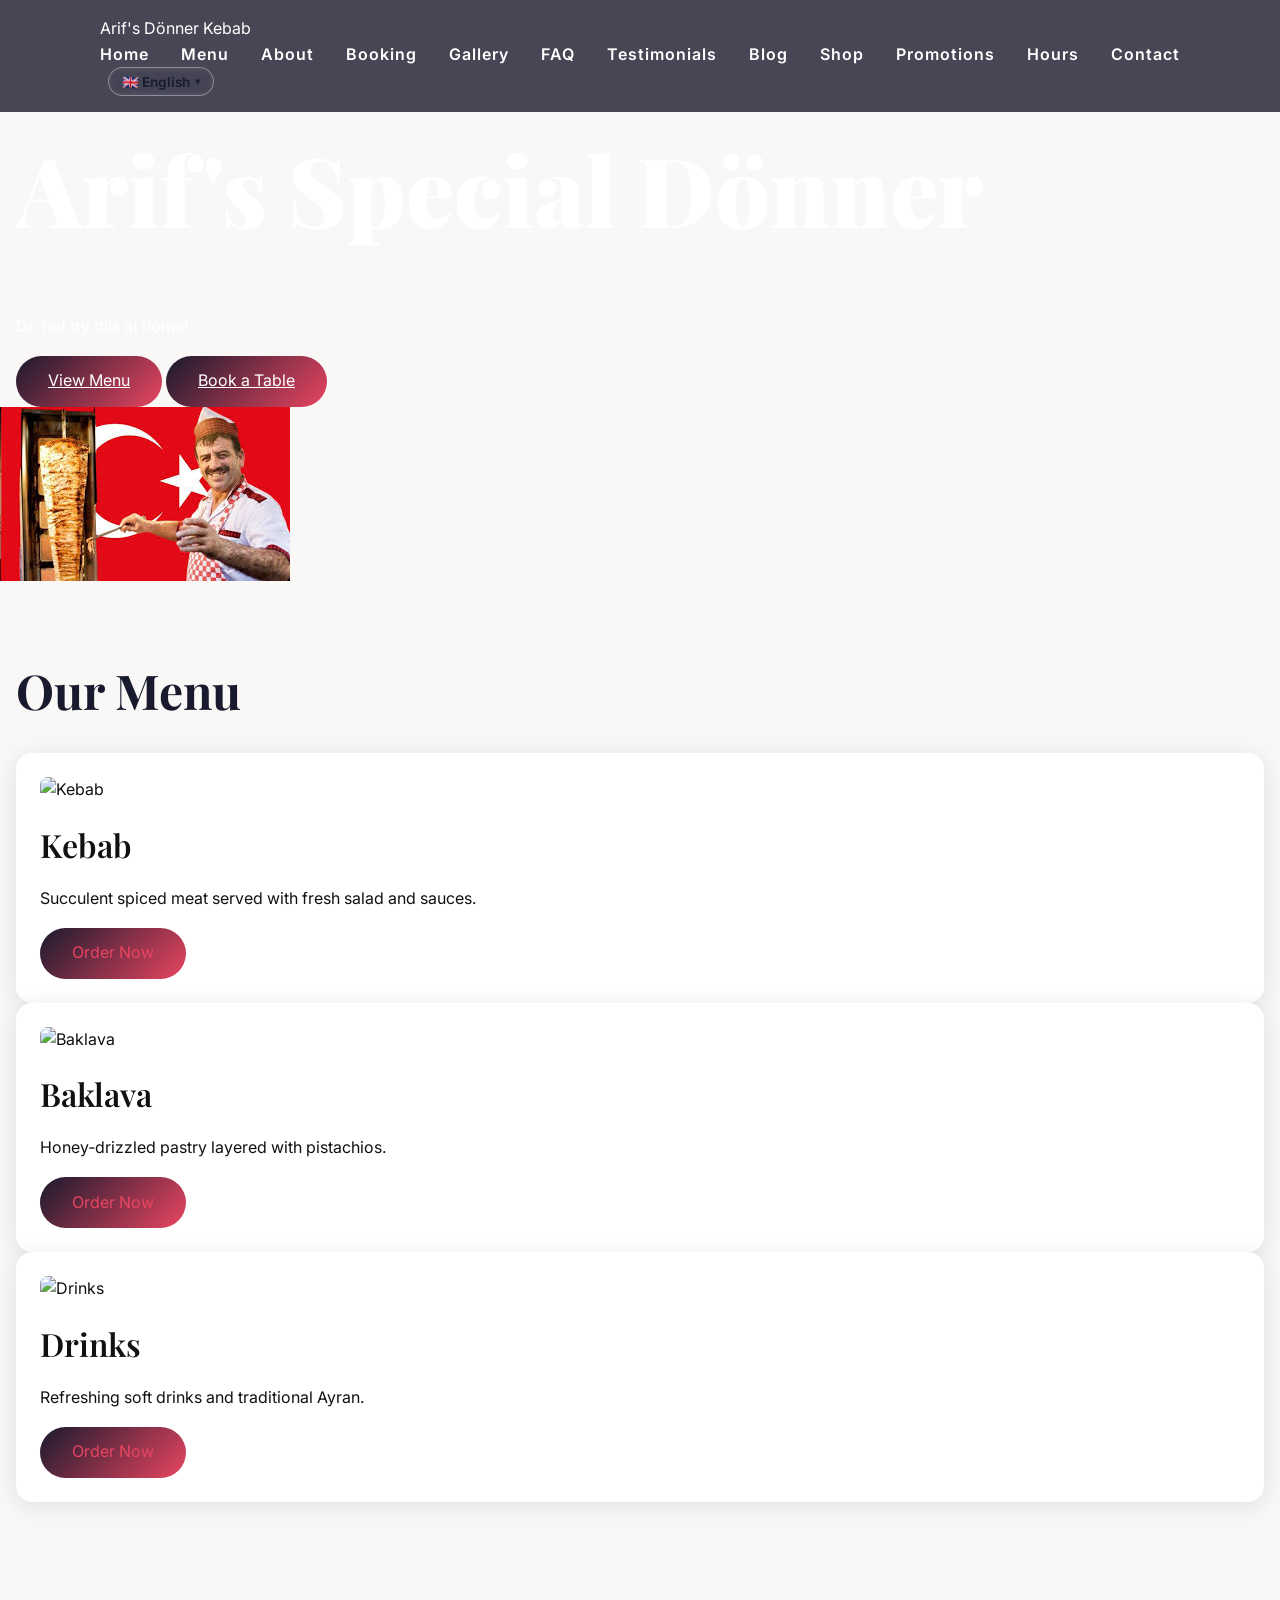
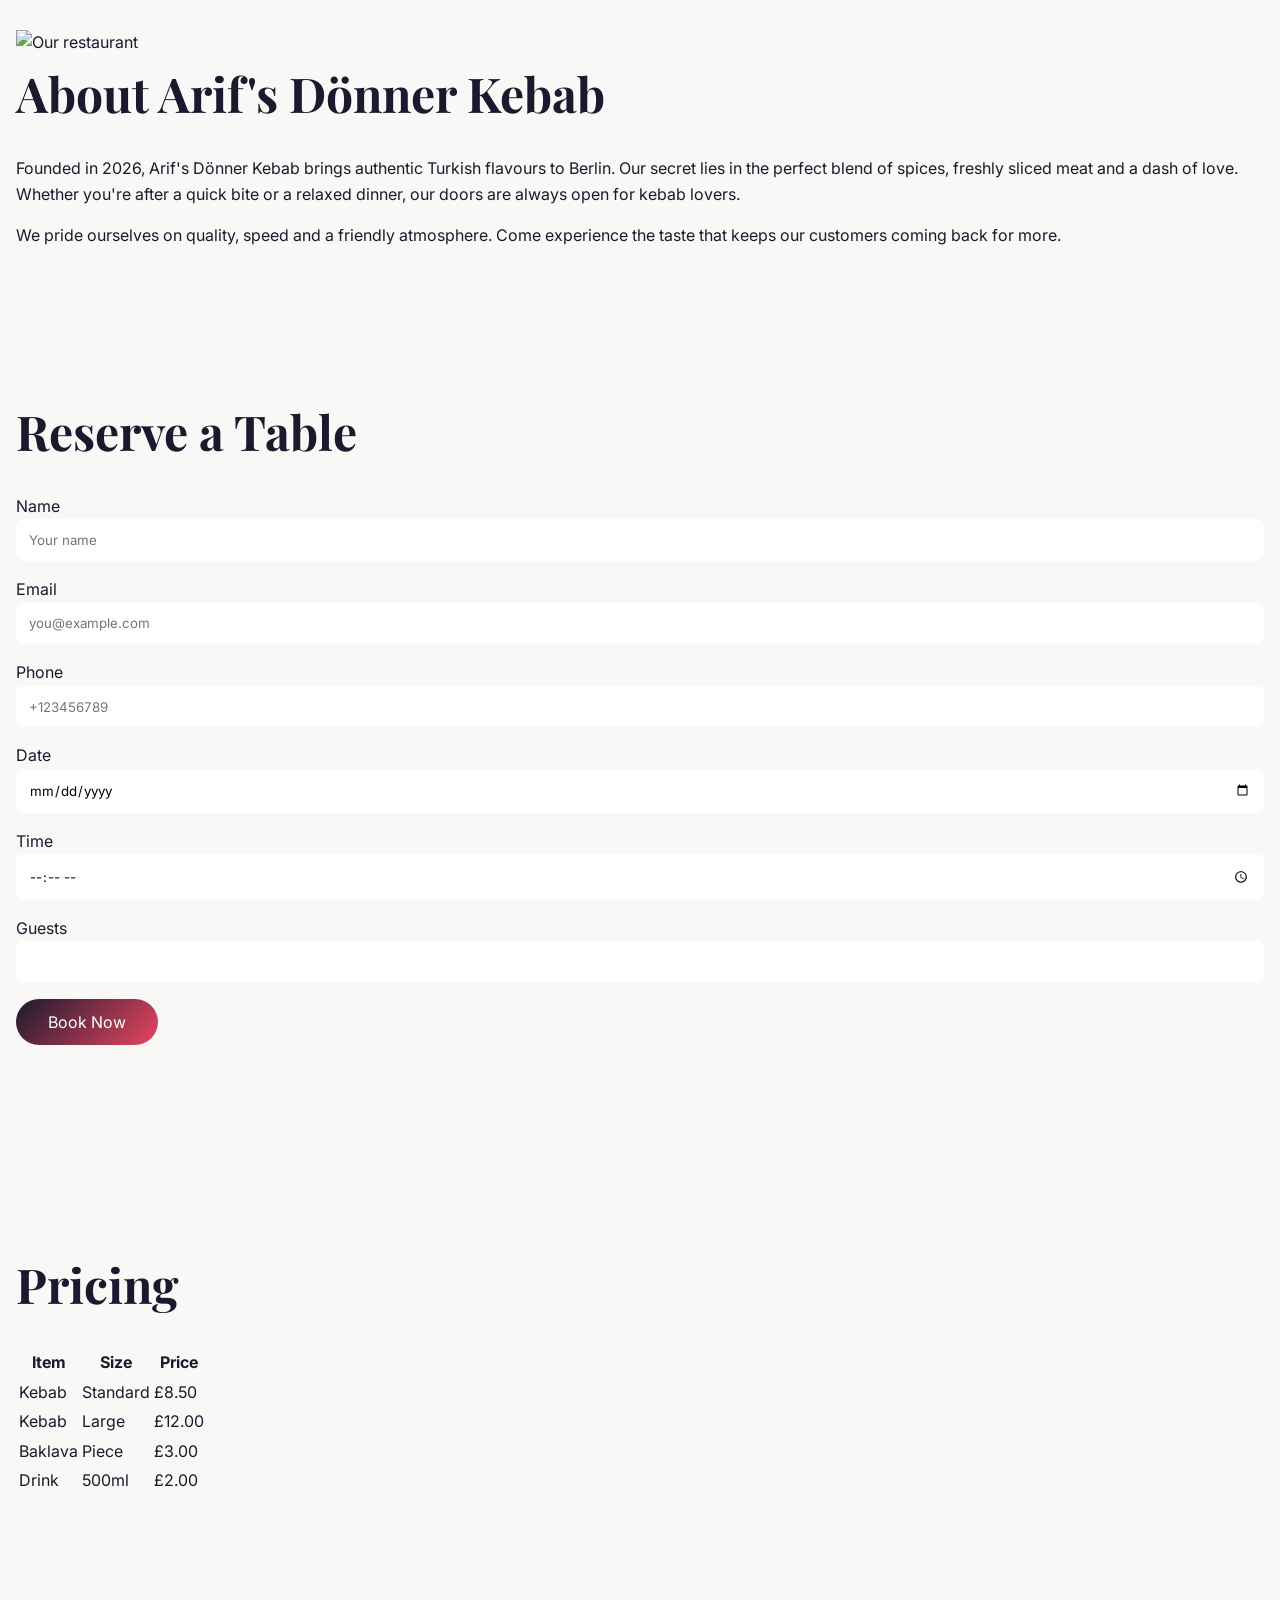
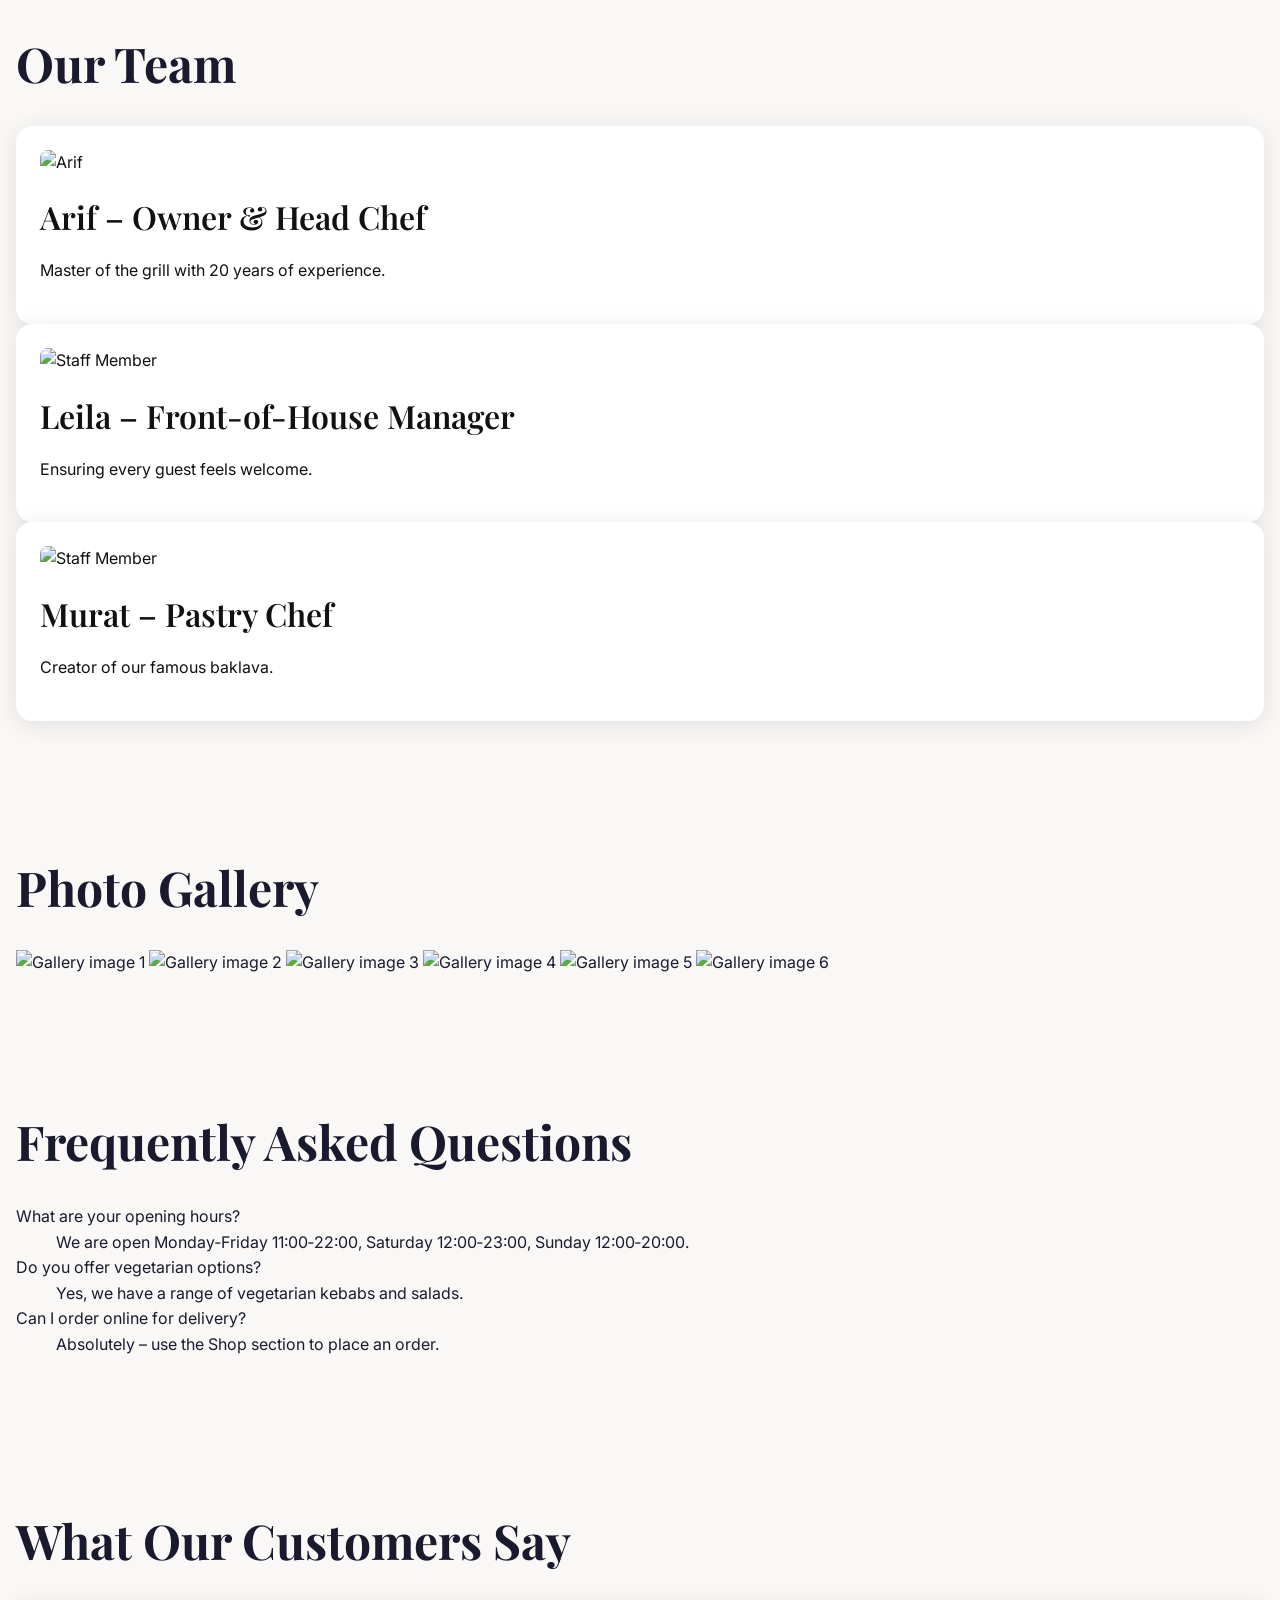
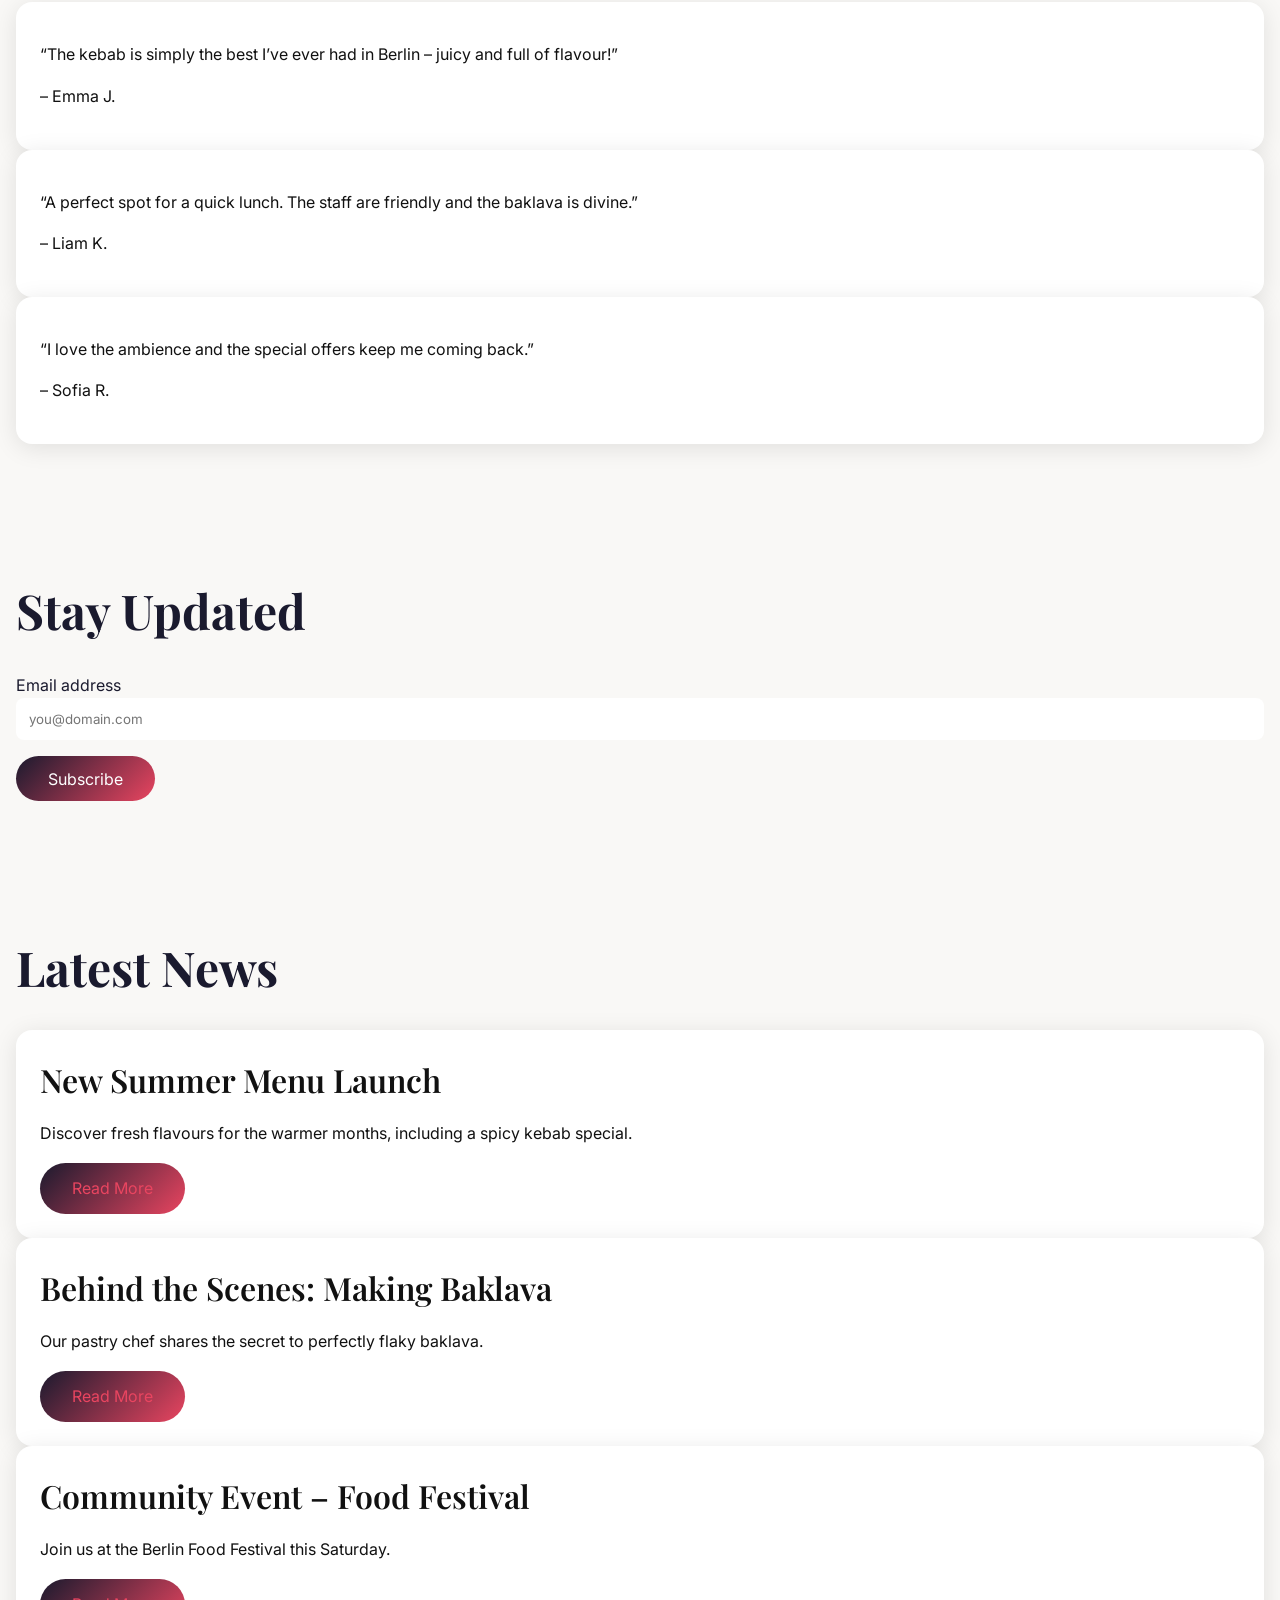
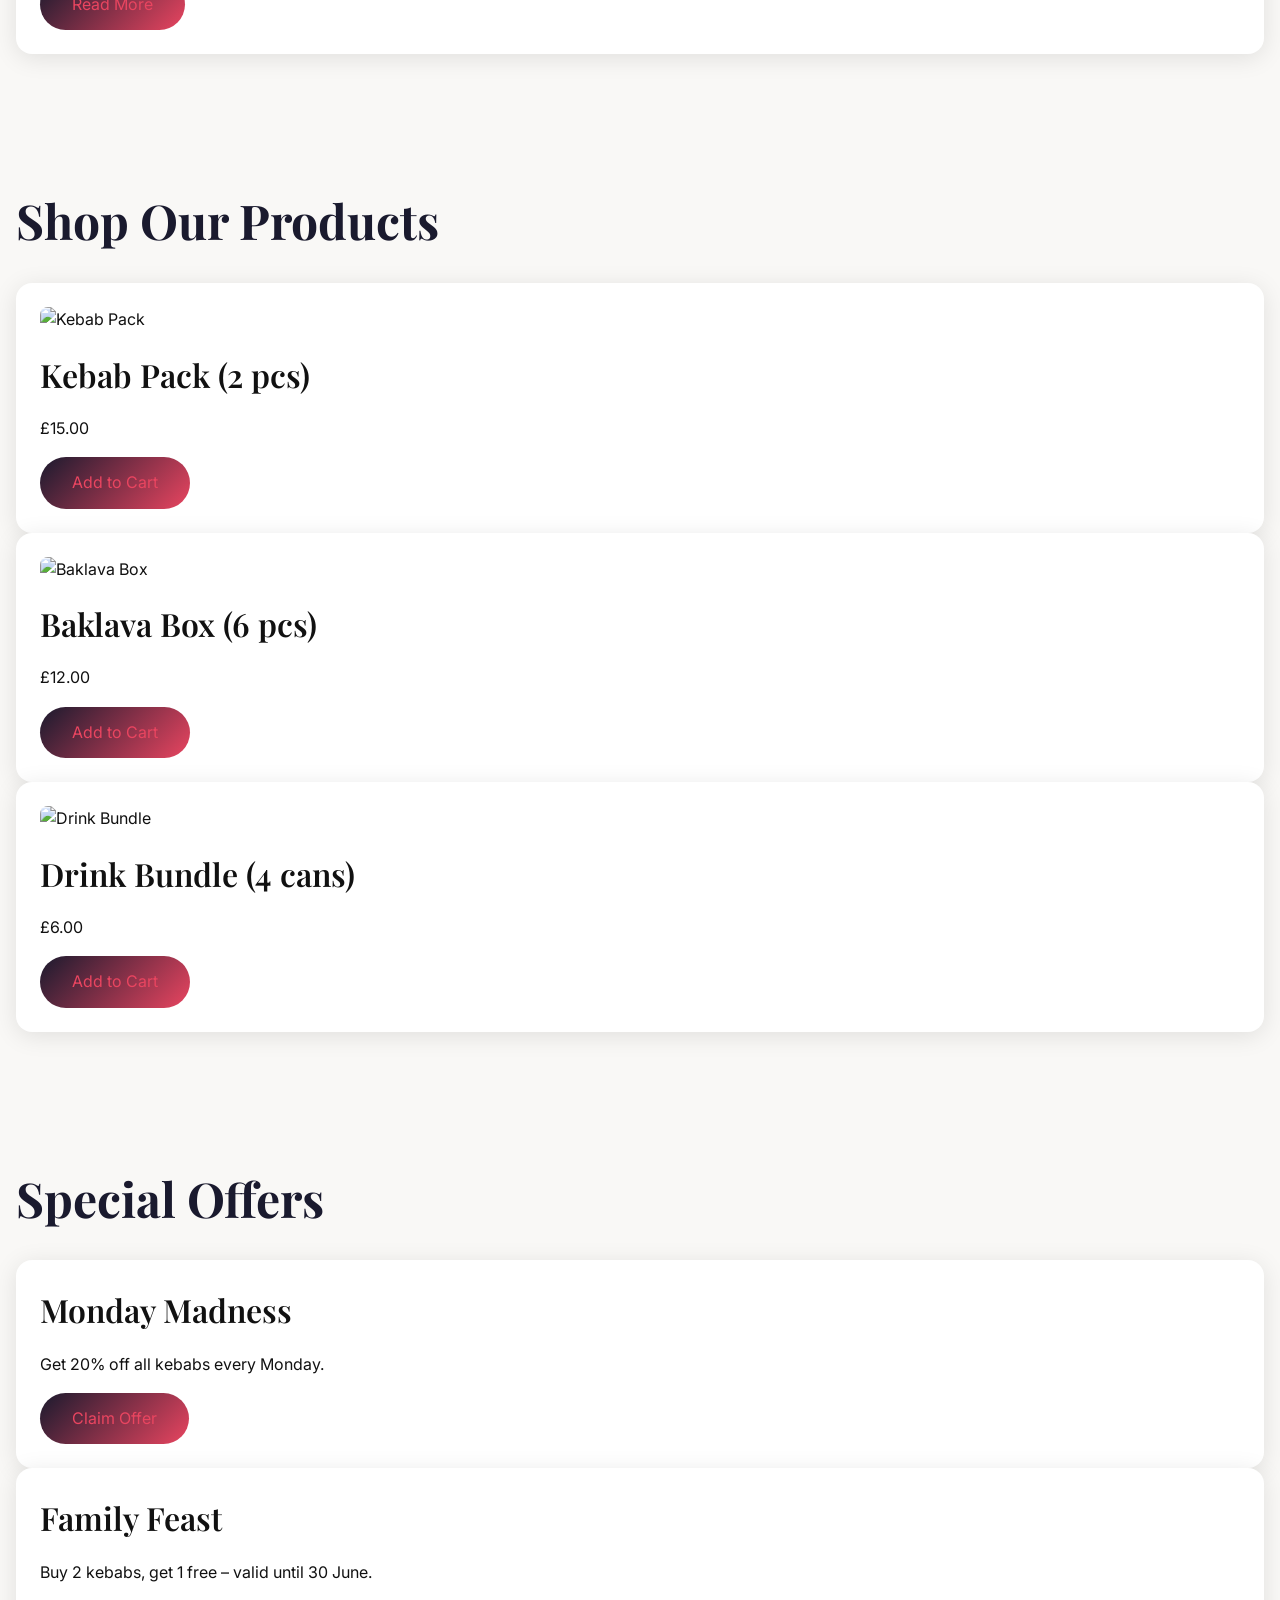
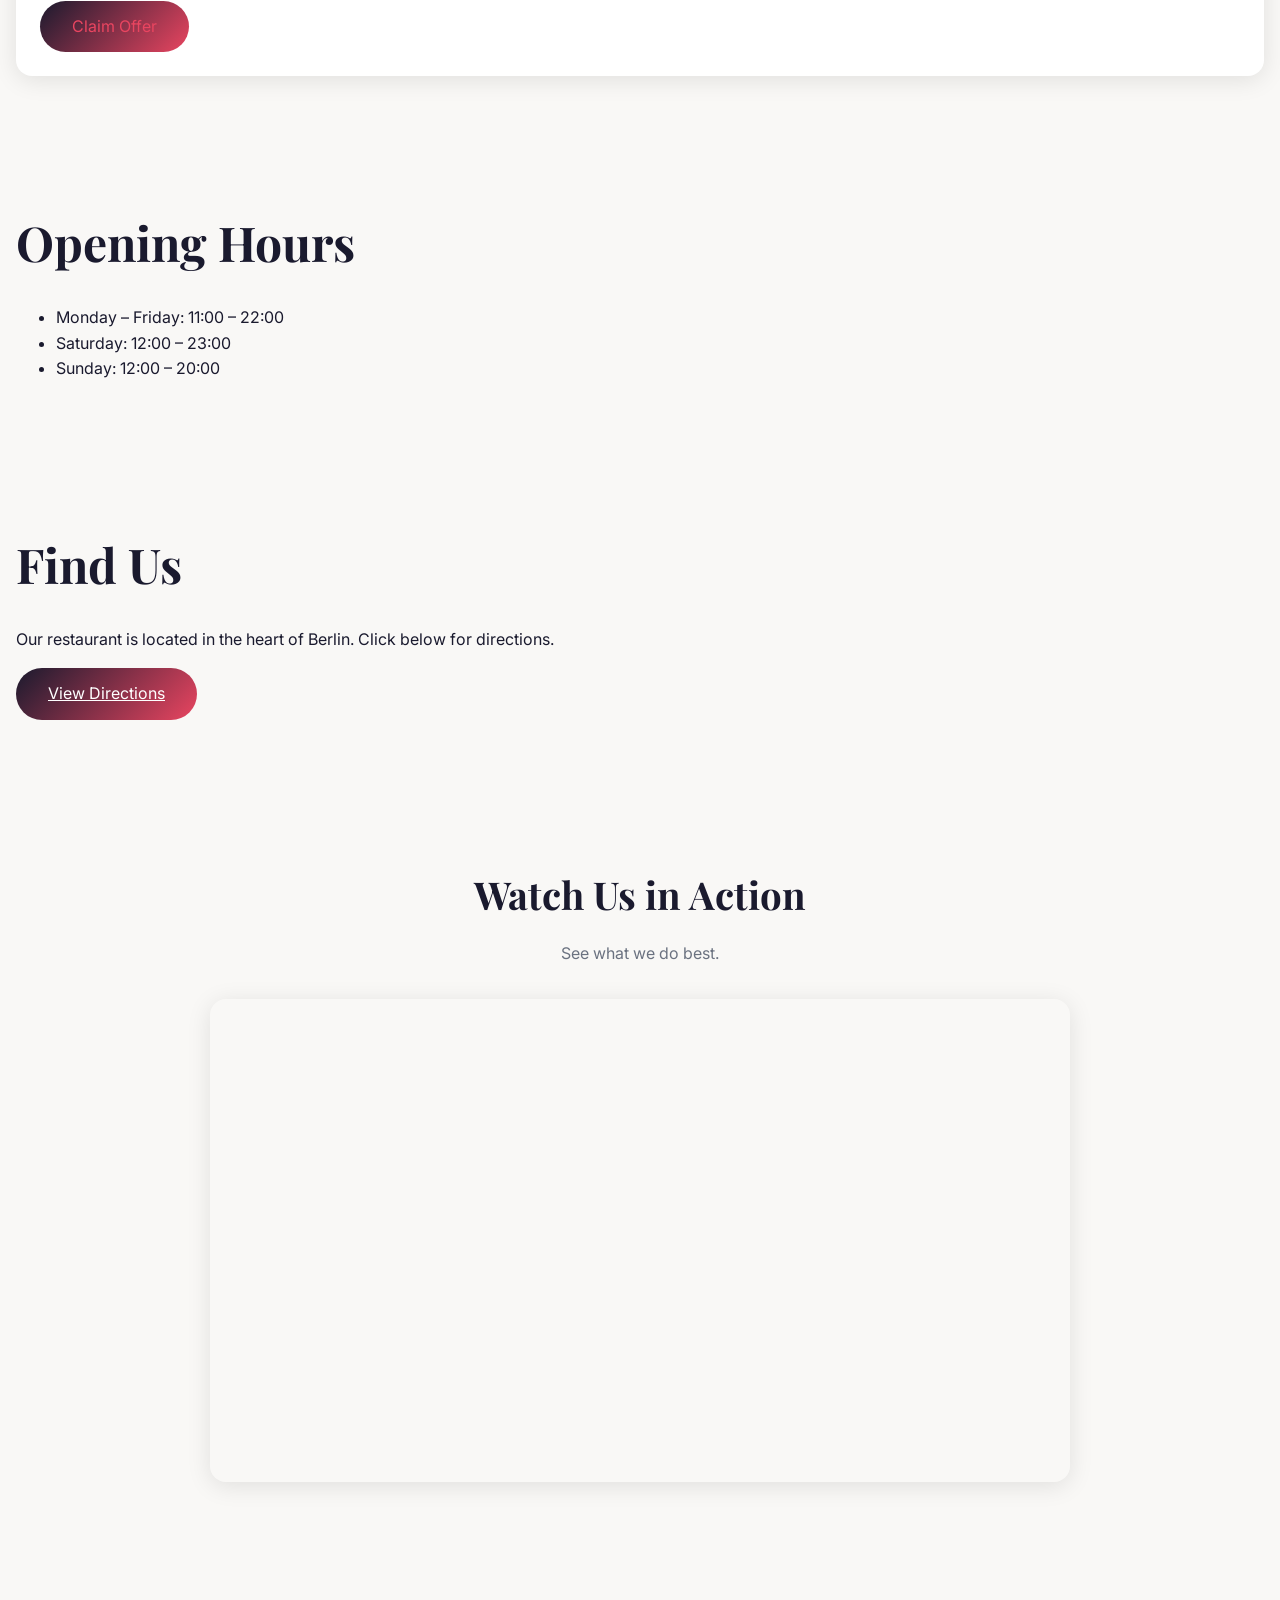
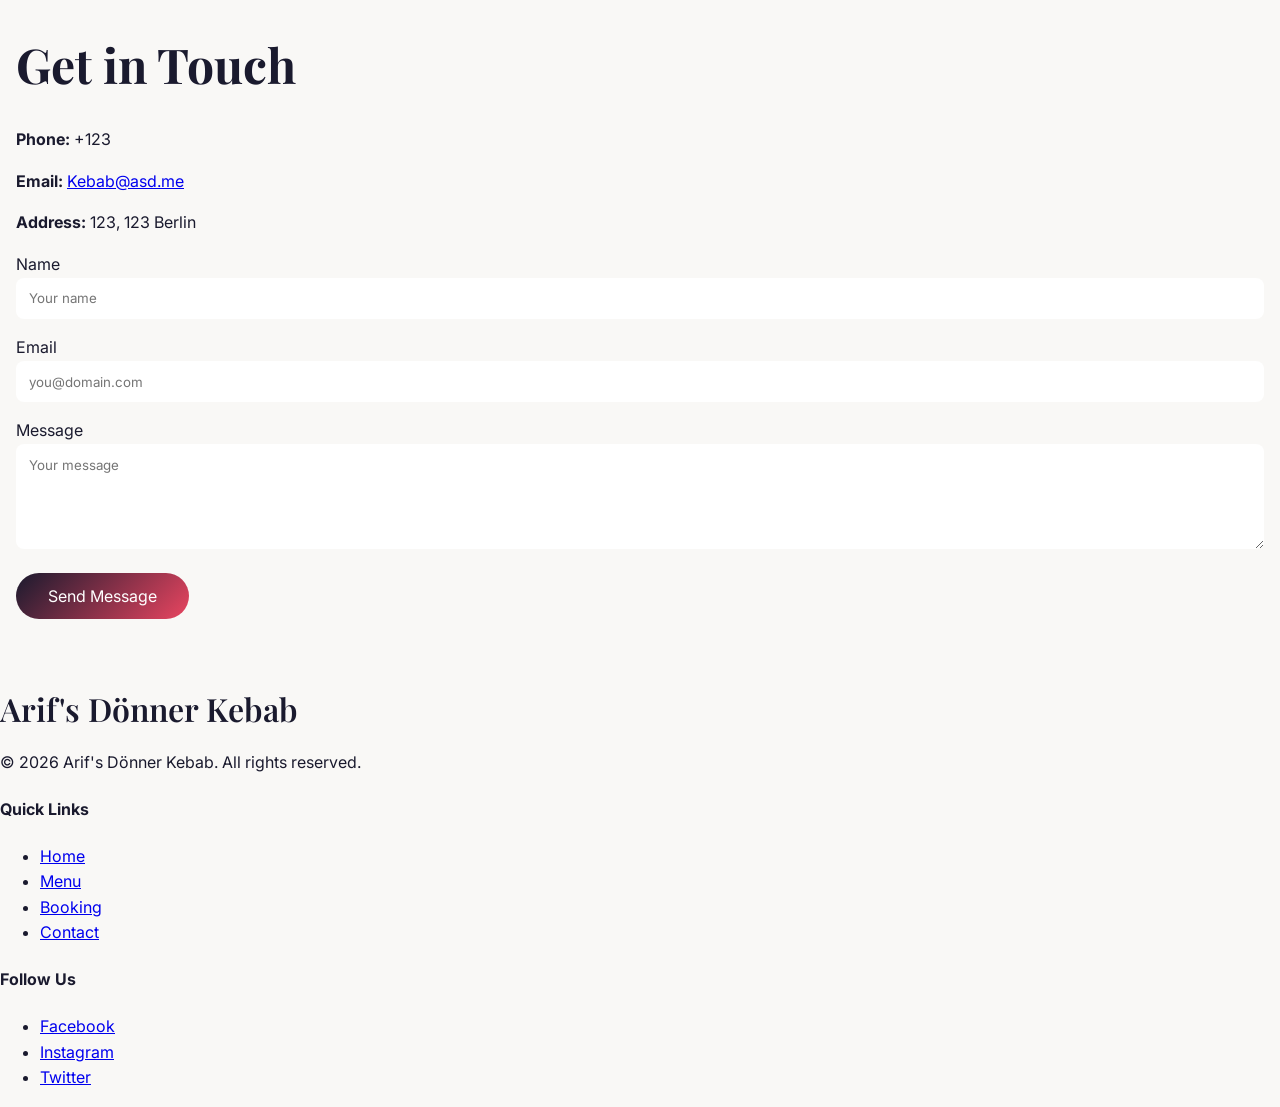
==== commit f54d887e: "deploy: update index.html" ====
--- a/index.html
+++ b/index.html
@@ -6,40 +6,9 @@
     <title>Arif's Dönner Kebab</title>
     <link rel="stylesheet" href="style.css">
     <script src="script.js" defer></script>
-    <style>
-        /* Minimal inline styles for demonstration; assume style.css contains full styling */
-        body,html{margin:0;padding:0;font-family:Arial,Helvetica,sans-serif;color:#fff}
-        a{color:inherit;text-decoration:none}
-        .sticky-nav{position:sticky;top:0;background:rgba(26,26,46,0.8);backdrop-filter:blur(10px);z-index:10;display:flex;justify-content:center;padding:1rem}
-        .sticky-nav ul{list-style:none;display:flex;gap:2rem;margin:0;padding:0}
-        .sticky-nav li{font-weight:600;letter-spacing:1px}
-        .sticky-nav a{color:#fff;transition:color .3s}
-        .sticky-nav a:hover{color:#E94560}
-        .hero{position:relative;height:100vh;background:url('https://images.pexels.com/photos/37080266/pexels-photo-37080266.jpeg?auto=compress&cs=tinysrgb&w=1600&h=900&fit=crop&q=80') center/cover no-repeat}
-        .hero::before{content:'';position:absolute;inset:0;background:rgba(22,33,62,0.7)}
-        .hero-content{position:relative;z-index:1;max-width:1200px;margin:auto;top:50%;transform:translateY(-50%);text-align:center;padding:0 1rem}
-        .hero h1{font-size:clamp(3rem,8vw,6rem);font-weight:900;margin-bottom:1rem}
-        .hero p{font-size:1.2rem;margin-bottom:2rem}
-        .pill-btn{display:inline-block;padding:0.8rem 2rem;background:#E94560;color:#fff;border-radius:9999px;margin:0.5rem;transition:background .3s}
-        .pill-btn:hover{background:#c73b51}
-        .section{padding:4rem 1rem}
-        .section.bg-primary{background:#1A1A2E}
-        .section.bg-secondary{background:#16213E}
-        .section.bg-light{background:#f5f5f5;color:#111}
-        .grid{display:grid;gap:2rem}
-        .grid-3{grid-template-columns:repeat(auto-fit,minmax(250px,1fr))}
-        .grid-2{grid-template-columns:repeat(auto-fit,minmax(300px,1fr))}
-        .card{background:#fff;color:#111;padding:1.5rem;border-radius:12px;box-shadow:0 4px 6px rgba(0,0,0,0.1)}
-        .card img{width:100%;height:auto;border-radius:8px}
-        .footer{background:#111;padding:2rem 1rem;text-align:center;font-size:0.9rem}
-        .footer a{color:#E94560}
-        input, textarea{width:100%;padding:0.8rem;border:none;border-radius:4px;margin-bottom:1rem}
-        button{background:#E94560;color:#fff;padding:0.8rem 2rem;border:none;border-radius:9999px;cursor:pointer}
-        button:hover{background:#c73b51}
-    </style>
 <!-- SEO -->
 <meta name="description" content="Do not try this at home!">
-<meta name="keywords" content="Kebbab, Baklava">
+<meta name="keywords" content="Kebab, Baklava">
 <link rel="canonical" href="https://arifs-dnner-kebab.pages.dev">
 <meta property="og:type" content="website">
 <meta property="og:title" content="Arif's Dönner Kebab — Arif's special dönner">
@@ -68,330 +37,365 @@
 </script>
 </head>
 <body>
-    <!-- Sticky Navigation -->
-    <nav class="sticky-nav">
-        <ul>
-            <li><a href="#home">HOME</a></li>
-            <li><a href="#services">SERVICES</a></li>
-            <li><a href="#booking">BOOKING</a></li>
-            <li><a href="#gallery">GALLERY</a></li>
-            <li><a href="#faq">FAQ</a></li>
-            <li><a href="#testimonials">TESTIMONIALS</a></li>
-            <li><a href="#newsletter">NEWSLETTER</a></li>
-            <li><a href="#map">MAP</a></li>
-            <li><a href="#pricing">PRICING</a></li>
-            <li><a href="#team">TEAM</a></li>
-            <li><a href="#blog">BLOG</a></li>
-            <li><a href="#shop">SHOP</a></li>
-            <li><a href="#offers">OFFERS</a></li>
-            <li><a href="#hours">HOURS</a></li>
-            <li><a href="#contact">CONTACT</a></li>
+    <!-- Sticky Glassmorphism Nav -->
+    <header class="sticky-nav">
+        <nav class="glass-nav">
+            <a href="#" class="logo">Arif's Dönner Kebab</a>
+            <ul class="nav-links">
+                <li><a href="#hero">Home</a></li>
+                <li><a href="#services">Menu</a></li>
+                <li><a href="#about">About</a></li>
+                <li><a href="#booking">Booking</a></li>
+                <li><a href="#gallery">Gallery</a></li>
+                <li><a href="#faq">FAQ</a></li>
+                <li><a href="#testimonials">Testimonials</a></li>
+                <li><a href="#blog">Blog</a></li>
+                <li><a href="#shop">Shop</a></li>
+                <li><a href="#promotions">Promotions</a></li>
+                <li><a href="#hours">Hours</a></li>
+                <li><a href="#contact">Contact</a></li>
+            </ul>
+        <div id="lang-sw" style="position:relative;display:flex;align-items:center;margin-left:.5rem;"><button onclick="var d=document.getElementById('lang-dd');d.style.display=d.style.display==='block'?'none':'block'" style="background:rgba(255,255,255,.15);border:1px solid rgba(255,255,255,.35);border-radius:999px;padding:.35rem .8rem;cursor:pointer;font-size:.85rem;font-weight:600;color:inherit;display:flex;align-items:center;gap:.35rem;backdrop-filter:blur(4px);">🇬🇧 English <span style="font-size:.65rem;opacity:.8;">▾</span></button><div id="lang-dd" style="display:none;position:absolute;top:calc(100% + .5rem);right:0;background:#fff;border:1px solid #e5e7eb;border-radius:12px;box-shadow:0 4px 16px rgba(0,0,0,.15);overflow:hidden;min-width:130px;z-index:10000;"><a href="./index-hu.html" style="display:flex;align-items:center;gap:.5rem;padding:.6rem 1rem;text-decoration:none;color:#1a1a2e;font-size:.875rem;font-weight:500;" onmouseover="this.style.background='#f3f4f6'" onmouseout="this.style.background=''">🇭🇺 Magyar</a><a href="./index-fi.html" style="display:flex;align-items:center;gap:.5rem;padding:.6rem 1rem;text-decoration:none;color:#1a1a2e;font-size:.875rem;font-weight:500;" onmouseover="this.style.background='#f3f4f6'" onmouseout="this.style.background=''">🇫🇮 Suomi</a><a href="./index-sv.html" style="display:flex;align-items:center;gap:.5rem;padding:.6rem 1rem;text-decoration:none;color:#1a1a2e;font-size:.875rem;font-weight:500;" onmouseover="this.style.background='#f3f4f6'" onmouseout="this.style.background=''">🇸🇪 Svenska</a></div></div><script>document.addEventListener("click",function(e){var d=document.getElementById("lang-dd");if(d&&!e.target.closest("#lang-sw"))d.style.display="none";});</script>
+</nav>
+    </header>
+
+    <!-- Hero Section -->
+    <section id="hero" class="hero-section">
+        <div class="hero-bg" style="background-image:url('https://images.pexels.com/photos/37080266/pexels-photo-37080266.jpeg?auto=compress&cs=tinysrgb&w=1600&h=900&fit=crop&q=80');"></div>
+        <div class="hero-overlay"></div>
+        <div class="hero-content">
+            <h1 class="hero-title">Arif's Special Dönner</h1>
+            <p class="hero-subtitle">Do not try this at home!</p>
+            <div class="hero-cta">
+                <a href="#menu" class="pill-btn">View Menu</a>
+                <a href="#booking" class="pill-btn accent">Book a Table</a>
+            </div>
+        </div>
+        <img src="dönner_man_happy.jpeg" alt="Happy customer" class="hero-hero-img">
+    </section>
+
+    <!-- Services / Menu -->
+    <section id="services" class="section services-section">
+        <h2 class="section-title">Our Menu</h2>
+        <div class="cards-grid">
+            <article class="card">
+                <img src="https://images.pexels.com/photos/14457194/pexels-photo-14457194.jpeg?auto=compress&cs=tinysrgb&w=400&h=280&fit=crop&q=80" alt="Kebab">
+                <h3>Kebab</h3>
+                <p>Succulent spiced meat served with fresh salad and sauces.</p>
+                <a href="#shop" class="pill-btn small">Order Now</a>
+            </article>
+            <article class="card">
+                <img src="https://images.pexels.com/photos/25810607/pexels-photo-25810607.jpeg?auto=compress&cs=tinysrgb&w=400&h=280&fit=crop&q=80" alt="Baklava">
+                <h3>Baklava</h3>
+                <p>Honey‑drizzled pastry layered with pistachios.</p>
+                <a href="#shop" class="pill-btn small">Order Now</a>
+            </article>
+            <article class="card">
+                <img src="https://images.pexels.com/photos/4113660/pexels-photo-4113660.jpeg?auto=compress&cs=tinysrgb&w=400&h=280&fit=crop&q=80" alt="Drinks">
+                <h3>Drinks</h3>
+                <p>Refreshing soft drinks and traditional Ayran.</p>
+                <a href="#shop" class="pill-btn small">Order Now</a>
+            </article>
+        </div>
+    </section>
+
+    <!-- About -->
+    <section id="about" class="section about-section">
+        <div class="about-grid">
+            <div class="about-image">
+                <img src="https://images.pexels.com/photos/37080238/pexels-photo-37080238.jpeg?auto=compress&cs=tinysrgb&w=700&h=500&fit=crop&q=80" alt="Our restaurant">
+            </div>
+            <div class="about-text">
+                <h2>About Arif's Dönner Kebab</h2>
+                <p>Founded in 2026, Arif's Dönner Kebab brings authentic Turkish flavours to Berlin. Our secret lies in the perfect blend of spices, freshly sliced meat and a dash of love. Whether you're after a quick bite or a relaxed dinner, our doors are always open for kebab lovers.</p>
+                <p>We pride ourselves on quality, speed and a friendly atmosphere. Come experience the taste that keeps our customers coming back for more.</p>
+            </div>
+        </div>
+    </section>
+
+    <!-- Booking / Appointments -->
+    <section id="booking" class="section booking-section">
+        <h2 class="section-title">Reserve a Table</h2>
+        <form class="booking-form">
+            <label>
+                Name
+                <input type="text" name="name" placeholder="Your name" required>
+            </label>
+            <label>
+                Email
+                <input type="email" name="email" placeholder="you@example.com" required>
+            </label>
+            <label>
+                Phone
+                <input type="tel" name="phone" placeholder="+123456789" required>
+            </label>
+            <label>
+                Date
+                <input type="date" name="date" required>
+            </label>
+            <label>
+                Time
+                <input type="time" name="time" required>
+            </label>
+            <label>
+                Guests
+                <input type="number" name="guests" min="1" max="20" required>
+            </label>
+            <button type="submit" class="pill-btn accent">Book Now</button>
+        </form>
+    </section>
+
+    <!-- Pricing Table -->
+    <section id="pricing" class="section pricing-section">
+        <h2 class="section-title">Pricing</h2>
+        <table class="pricing-table">
+            <thead>
+                <tr>
+                    <th>Item</th>
+                    <th>Size</th>
+                    <th>Price</th>
+                </tr>
+            </thead>
+            <tbody>
+                <tr>
+                    <td>Kebab</td>
+                    <td>Standard</td>
+                    <td>£8.50</td>
+                </tr>
+                <tr>
+                    <td>Kebab</td>
+                    <td>Large</td>
+                    <td>£12.00</td>
+                </tr>
+                <tr>
+                    <td>Baklava</td>
+                    <td>Piece</td>
+                    <td>£3.00</td>
+                </tr>
+                <tr>
+                    <td>Drink</td>
+                    <td>500ml</td>
+                    <td>£2.00</td>
+                </tr>
+            </tbody>
+        </table>
+    </section>
+
+    <!-- Team / Staff Profiles -->
+    <section id="team" class="section team-section">
+        <h2 class="section-title">Our Team</h2>
+        <div class="cards-grid">
+            <article class="card staff-card">
+                <img src="https://images.pexels.com/photos/12193823/pexels-photo-12193823.jpeg?auto=compress&cs=tinysrgb&w=300&h=300&fit=crop&q=80" alt="Arif">
+                <h3>Arif – Owner & Head Chef</h3>
+                <p>Master of the grill with 20 years of experience.</p>
+            </article>
+            <article class="card staff-card">
+                <img src="https://images.pexels.com/photos/3769740/pexels-photo-3769740.jpeg?auto=compress&cs=tinysrgb&w=300&h=300&fit=crop&q=80" alt="Staff Member">
+                <h3>Leila – Front‑of‑House Manager</h3>
+                <p>Ensuring every guest feels welcome.</p>
+            </article>
+            <article class="card staff-card">
+                <img src="https://images.pexels.com/photos/37290074/pexels-photo-37290074.jpeg?auto=compress&cs=tinysrgb&w=300&h=300&fit=crop&q=80" alt="Staff Member">
+                <h3>Murat – Pastry Chef</h3>
+                <p>Creator of our famous baklava.</p>
+            </article>
+        </div>
+    </section>
+
+    <!-- Gallery -->
+    <section id="gallery" class="section gallery-section">
+        <h2 class="section-title">Photo Gallery</h2>
+        <div class="gallery-grid">
+            <img src="https://images.pexels.com/photos/8813933/pexels-photo-8813933.jpeg?auto=compress&cs=tinysrgb&w=600&h=400&fit=crop&q=80" alt="Gallery image 1">
+            <img src="https://images.pexels.com/photos/5323489/pexels-photo-5323489.jpeg?auto=compress&cs=tinysrgb&w=600&h=400&fit=crop&q=80" alt="Gallery image 2">
+            <img src="https://images.pexels.com/photos/2104568/pexels-photo-2104568.jpeg?auto=compress&cs=tinysrgb&w=600&h=400&fit=crop&q=80" alt="Gallery image 3">
+            <img src="https://images.pexels.com/photos/35985960/pexels-photo-35985960.jpeg?auto=compress&cs=tinysrgb&w=600&h=400&fit=crop&q=80" alt="Gallery image 4">
+            <img src="https://images.pexels.com/photos/4113653/pexels-photo-4113653.jpeg?auto=compress&cs=tinysrgb&w=600&h=400&fit=crop&q=80" alt="Gallery image 5">
+            <img src="https://images.pexels.com/photos/15646686/pexels-photo-15646686.jpeg?auto=compress&cs=tinysrgb&w=600&h=400&fit=crop&q=80" alt="Gallery image 6">
+        </div>
+    </section>
+
+    <!-- FAQ Section -->
+    <section id="faq" class="section faq-section">
+        <h2 class="section-title">Frequently Asked Questions</h2>
+        <dl class="faq-list">
+            <dt>What are your opening hours?</dt>
+            <dd>We are open Monday‑Friday 11:00‑22:00, Saturday 12:00‑23:00, Sunday 12:00‑20:00.</dd>
+            <dt>Do you offer vegetarian options?</dt>
+            <dd>Yes, we have a range of vegetarian kebabs and salads.</dd>
+            <dt>Can I order online for delivery?</dt>
+            <dd>Absolutely – use the Shop section to place an order.</dd>
+        </dl>
+    </section>
+
+    <!-- Testimonials / Reviews -->
+    <section id="testimonials" class="section testimonials-section">
+        <h2 class="section-title">What Our Customers Say</h2>
+        <div class="cards-grid">
+            <article class="card testimonial-card">
+                <p>“The kebab is simply the best I’ve ever had in Berlin – juicy and full of flavour!”</p>
+                <p class="author">– Emma J.</p>
+            </article>
+            <article class="card testimonial-card">
+                <p>“A perfect spot for a quick lunch. The staff are friendly and the baklava is divine.”</p>
+                <p class="author">– Liam K.</p>
+            </article>
+            <article class="card testimonial-card">
+                <p>“I love the ambience and the special offers keep me coming back.”</p>
+                <p class="author">– Sofia R.</p>
+            </article>
+        </div>
+    </section>
+
+    <!-- Newsletter Signup -->
+    <section id="newsletter" class="section newsletter-section">
+        <h2 class="section-title">Stay Updated</h2>
+        <form class="newsletter-form">
+            <label>
+                Email address
+                <input type="email" name="newsletter-email" placeholder="you@domain.com" required>
+            </label>
+            <button type="submit" class="pill-btn accent">Subscribe</button>
+        </form>
+    </section>
+
+    <!-- Blog / News Section -->
+    <section id="blog" class="section blog-section">
+        <h2 class="section-title">Latest News</h2>
+        <div class="cards-grid">
+            <article class="card blog-card">
+                <h3>New Summer Menu Launch</h3>
+                <p>Discover fresh flavours for the warmer months, including a spicy kebab special.</p>
+                <a href="#" class="pill-btn small">Read More</a>
+            </article>
+            <article class="card blog-card">
+                <h3>Behind the Scenes: Making Baklava</h3>
+                <p>Our pastry chef shares the secret to perfectly flaky baklava.</p>
+                <a href="#" class="pill-btn small">Read More</a>
+            </article>
+            <article class="card blog-card">
+                <h3>Community Event – Food Festival</h3>
+                <p>Join us at the Berlin Food Festival this Saturday.</p>
+                <a href="#" class="pill-btn small">Read More</a>
+            </article>
+        </div>
+    </section>
+
+    <!-- Online Shop / Product Listings -->
+    <section id="shop" class="section shop-section">
+        <h2 class="section-title">Shop Our Products</h2>
+        <div class="cards-grid">
+            <article class="card product-card">
+                <img src="https://images.pexels.com/photos/25570429/pexels-photo-25570429.jpeg?auto=compress&cs=tinysrgb&w=400&h=280&fit=crop&q=80" alt="Kebab Pack">
+                <h3>Kebab Pack (2 pcs)</h3>
+                <p>£15.00</p>
+                <a href="#" class="pill-btn small accent">Add to Cart</a>
+            </article>
+            <article class="card product-card">
+                <img src="https://images.pexels.com/photos/5342251/pexels-photo-5342251.jpeg?auto=compress&cs=tinysrgb&w=400&h=280&fit=crop&q=80" alt="Baklava Box">
+                <h3>Baklava Box (6 pcs)</h3>
+                <p>£12.00</p>
+                <a href="#" class="pill-btn small accent">Add to Cart</a>
+            </article>
+            <article class="card product-card">
+                <img src="https://images.pexels.com/photos/16064240/pexels-photo-16064240.jpeg?auto=compress&cs=tinysrgb&w=400&h=280&fit=crop&q=80" alt="Drink Bundle">
+                <h3>Drink Bundle (4 cans)</h3>
+                <p>£6.00</p>
+                <a href="#" class="pill-btn small accent">Add to Cart</a>
+            </article>
+        </div>
+    </section>
+
+    <!-- Promotions / Special Offers -->
+    <section id="promotions" class="section promotions-section">
+        <h2 class="section-title">Special Offers</h2>
+        <div class="promo-cards">
+            <article class="card promo-card">
+                <h3>Monday Madness</h3>
+                <p>Get 20% off all kebabs every Monday.</p>
+                <a href="#" class="pill-btn small">Claim Offer</a>
+            </article>
+            <article class="card promo-card">
+                <h3>Family Feast</h3>
+                <p>Buy 2 kebabs, get 1 free – valid until 30 June.</p>
+                <a href="#" class="pill-btn small">Claim Offer</a>
+            </article>
+        </div>
+    </section>
+
+    <!-- Opening Hours -->
+    <section id="hours" class="section hours-section">
+        <h2 class="section-title">Opening Hours</h2>
+        <ul class="hours-list">
+            <li>Monday – Friday: 11:00 – 22:00</li>
+            <li>Saturday: 12:00 – 23:00</li>
+            <li>Sunday: 12:00 – 20:00</li>
         </ul>
-    <div id="lang-sw" style="position:relative;display:flex;align-items:center;margin-left:.5rem;"><button onclick="var d=document.getElementById('lang-dd');d.style.display=d.style.display==='block'?'none':'block'" style="background:rgba(255,255,255,.15);border:1px solid rgba(255,255,255,.35);border-radius:999px;padding:.35rem .8rem;cursor:pointer;font-size:.85rem;font-weight:600;color:inherit;display:flex;align-items:center;gap:.35rem;backdrop-filter:blur(4px);">🇬🇧 English <span style="font-size:.65rem;opacity:.8;">▾</span></button><div id="lang-dd" style="display:none;position:absolute;top:calc(100% + .5rem);right:0;background:#fff;border:1px solid #e5e7eb;border-radius:12px;box-shadow:0 4px 16px rgba(0,0,0,.15);overflow:hidden;min-width:130px;z-index:10000;"><a href="./index-hu.html" style="display:flex;align-items:center;gap:.5rem;padding:.6rem 1rem;text-decoration:none;color:#1a1a2e;font-size:.875rem;font-weight:500;" onmouseover="this.style.background='#f3f4f6'" onmouseout="this.style.background=''">🇭🇺 Magyar</a><a href="./index-fi.html" style="display:flex;align-items:center;gap:.5rem;padding:.6rem 1rem;text-decoration:none;color:#1a1a2e;font-size:.875rem;font-weight:500;" onmouseover="this.style.background='#f3f4f6'" onmouseout="this.style.background=''">🇫🇮 Suomi</a><a href="./index-sv.html" style="display:flex;align-items:center;gap:.5rem;padding:.6rem 1rem;text-decoration:none;color:#1a1a2e;font-size:.875rem;font-weight:500;" onmouseover="this.style.background='#f3f4f6'" onmouseout="this.style.background=''">🇸🇪 Svenska</a></div></div><script>document.addEventListener("click",function(e){var d=document.getElementById("lang-dd");if(d&&!e.target.closest("#lang-sw"))d.style.display="none";});</script>
-</nav>
-
-    <!-- Hero Section -->
-    <section id="home" class="hero">
-        <div class="hero-content">
-            <h1>Arif's Special Dönner</h1>
-            <p>Authentic Turkish flavours in the heart of Berlin – do not try this at home!</p>
-            <a href="#booking" class="pill-btn">Book a Table</a>
-            <a href="#shop" class="pill-btn">Order Online</a>
-        </div>
-    </section>
-
-    <!-- Services Section -->
-    <section id="services" class="section bg-light">
-        <h2 style="text-align:center;margin-bottom:2rem;">Our Delicacies</h2>
-        <div class="grid grid-3">
-            <div class="card">
-                <img src="https://images.pexels.com/photos/14457194/pexels-photo-14457194.jpeg?auto=compress&cs=tinysrgb&w=400&h=280&fit=crop&q=80" alt="Kebab">
-                <h3>Kebabs</h3>
-                <p>Succulent, flame‑grilled meat served with fresh salad and warm flatbread.</p>
-            </div>
-            <div class="card">
-                <img src="https://images.pexels.com/photos/37080238/pexels-photo-37080238.jpeg?auto=compress&cs=tinysrgb&w=400&h=280&fit=crop&q=80" alt="Baklava">
-                <h3>Baklava</h3>
-                <p>Layered pastry with honey‑sweetened nuts – a perfect finish.</p>
-            </div>
-            <div class="card">
-                <img src="https://images.pexels.com/photos/8813933/pexels-photo-8813933.jpeg?auto=compress&cs=tinysrgb&w=400&h=280&fit=crop&q=80" alt="Drinks">
-                <h3>Drinks</h3>
-                <p>Traditional Turkish tea, soft drinks and a selection of wines.</p>
-            </div>
-        </div>
-    </section>
-
-    <!-- About Section -->
-    <section id="about" class="section bg-primary">
-        <div class="grid grid-2" style="align-items:center;">
-            <div>
-                <h2>About Arif's Dönner Kebab</h2>
-                <p>Founded in 2026 by Arif, our restaurant brings the authentic taste of Turkish street food to Berlin. Every dish is crafted with passion and the freshest ingredients.</p>
-                <p>Our mission is simple – deliver unforgettable flavours that keep you coming back for more.</p>
-            </div>
-            <div>
-                <img src="https://images.pexels.com/photos/25570429/pexels-photo-25570429.jpeg?auto=compress&cs=tinysrgb&w=700&h=500&fit=crop&q=80" alt="Restaurant interior">
-            </div>
-        </div>
-    </section>
-
-    <!-- Booking / Appointments -->
-    <section id="booking" class="section bg-light">
-        <h2 style="text-align:center;">Reserve Your Table</h2>
-        <div class="grid grid-2" style="max-width:800px;margin:auto;">
-            <div class="card">
-                <h3>Online Booking</h3>
-                <p>Choose your date, time and party size – we’ll confirm instantly.</p>
-                <a href="#" class="pill-btn">Book Now</a>
-            </div>
-            <div class="card">
-                <h3>Phone Reservations</h3>
-                <p>Call us at <strong>+123</strong> for any special requests.</p>
-                <p>Open daily from 12:00 to 23:00.</p>
-            </div>
-        </div>
-    </section>
-
-    <!-- Photo Gallery -->
-    <section id="gallery" class="section bg-secondary">
-        <h2 style="text-align:center;margin-bottom:2rem;">Photo Gallery</h2>
-        <div class="grid grid-3">
-            <img src="https://images.pexels.com/photos/7301037/pexels-photo-7301037.jpeg?auto=compress&cs=tinysrgb&w=600&h=400&fit=crop&q=80" alt="Gallery image 1">
-            <img src="https://images.pexels.com/photos/12889677/pexels-photo-12889677.jpeg?auto=compress&cs=tinysrgb&w=600&h=400&fit=crop&q=80" alt="Gallery image 2">
-            <img src="https://images.pexels.com/photos/7340982/pexels-photo-7340982.jpeg?auto=compress&cs=tinysrgb&w=600&h=400&fit=crop&q=80" alt="Gallery image 3">
-            <img src="https://images.pexels.com/photos/25570427/pexels-photo-25570427.jpeg?auto=compress&cs=tinysrgb&w=600&h=400&fit=crop&q=80" alt="Gallery image 4">
-            <img src="https://images.pexels.com/photos/37028501/pexels-photo-37028501.jpeg?auto=compress&cs=tinysrgb&w=600&h=400&fit=crop&q=80" alt="Gallery image 5">
-            <img src="https://images.pexels.com/photos/6459331/pexels-photo-6459331.jpeg?auto=compress&cs=tinysrgb&w=600&h=400&fit=crop&q=80" alt="Gallery image 6">
-        </div>
-    </section>
-
-    <!-- FAQ Section -->
-    <section id="faq" class="section bg-light">
-        <h2 style="text-align:center;margin-bottom:2rem;">Frequently Asked Questions</h2>
-        <div class="grid grid-2">
-            <div class="card">
-                <h3>Do you offer vegetarian options?</h3>
-                <p>Yes, we have a delicious falafel wrap and mixed vegetable plates.</p>
-            </div>
-            <div class="card">
-                <h3>Can I host a private event?</h3>
-                <p>Absolutely – contact us for bespoke menus and seating arrangements.</p>
-            </div>
-            <div class="card">
-                <h3>Do you provide take‑away?</h3>
-                <p>All our dishes are available for quick take‑away or delivery.</p>
-            </div>
-            <div class="card">
-                <h3>Is the restaurant wheelchair accessible?</h3>
-                <p>Yes, the entrance and dining area are fully accessible.</p>
-            </div>
-        </div>
-    </section>
-
-    <!-- Testimonials / Reviews -->
-    <section id="testimonials" class="section bg-primary">
-        <h2 style="text-align:center;margin-bottom:2rem;">What Our Customers Say</h2>
-        <div class="grid grid-3">
-            <div class="card">
-                <p>"The kebab is simply the best in Berlin – juicy, flavourful and perfectly spiced!"</p>
-                <p><strong>Emma L.</strong></p>
-            </div>
-            <div class="card">
-                <p>"A hidden gem! The baklava melted in my mouth. Highly recommend."</p>
-                <p><strong>Johan S.</strong></p>
-            </div>
-            <div class="card">
-                <p>"Friendly staff and a cosy atmosphere. Perfect for a casual dinner."</p>
-                <p><strong>Laura M.</strong></p>
-            </div>
-        </div>
-    </section>
-
-    <!-- Newsletter Signup -->
-    <section id="newsletter" class="section bg-light">
-        <h2 style="text-align:center;margin-bottom:2rem;">Stay Updated</h2>
-        <div style="max-width:500px;margin:auto;text-align:center;">
-            <p>Subscribe to receive the latest promotions and events.</p>
-            <form>
-                <input type="email" placeholder="Your email address" required>
-                <button type="submit">Subscribe</button>
+    </section>
+
+    <!-- Map & Directions -->
+    <section id="map" class="section map-section">
+        <h2 class="section-title">Find Us</h2>
+        <div class="map-cta-card">
+            <p>Our restaurant is located in the heart of Berlin. Click below for directions.</p>
+            <a href="#" class="pill-btn accent">View Directions</a>
+        </div>
+    </section>
+
+    <!-- Contact -->
+    <section id="youtube" style="padding:5rem 1rem;background:var(--bg,#f9f8f6);text-align:center;"><div style="max-width:860px;margin:0 auto;"><h2 style="font-size:clamp(1.6rem,3vw,2.4rem);font-weight:700;margin-bottom:1rem;color:var(--text,#1a1a2e);">Watch Us in Action</h2><p style="color:var(--muted,#6b7280);margin-bottom:2rem;">See what we do best.</p><div style="position:relative;padding-bottom:56.25%;height:0;overflow:hidden;border-radius:var(--radius,16px);box-shadow:var(--shadow,0 4px 24px rgba(0,0,0,.10));"><iframe src="https://www.youtube.com/embed/3pbjuDY3xGo?feature=oembed" style="position:absolute;top:0;left:0;width:100%;height:100%;" frameborder="0" allowfullscreen allow="accelerometer; autoplay; clipboard-write; encrypted-media; gyroscope; picture-in-picture" referrerpolicy="strict-origin-when-cross-origin"></iframe></div></div></section>
+<section id="contact" class="section contact-section">
+        <h2 class="section-title">Get in Touch</h2>
+        <div class="contact-grid">
+            <div class="contact-details">
+                <p><strong>Phone:</strong> +123</p>
+                <p><strong>Email:</strong> <a href="mailto:Kebab@asd.me">Kebab@asd.me</a></p>
+                <p><strong>Address:</strong> 123, 123 Berlin</p>
+            </div>
+            <form class="contact-form">
+                <label>
+                    Name
+                    <input type="text" name="contact-name" placeholder="Your name" required>
+                </label>
+                <label>
+                    Email
+                    <input type="email" name="contact-email" placeholder="you@domain.com" required>
+                </label>
+                <label>
+                    Message
+                    <textarea name="contact-message" placeholder="Your message" rows="5" required></textarea>
+                </label>
+                <button type="submit" class="pill-btn accent">Send Message</button>
             </form>
         </div>
     </section>
 
-    <!-- Map & Directions -->
-    <section id="map" class="section bg-secondary">
-        <h2 style="text-align:center;margin-bottom:2rem;">Find Us</h2>
-        <div class="grid grid-2" style="max-width:800px;margin:auto;">
-            <div class="card">
-                <h3>Address</h3>
-                <p>123, Berlin, Germany</p>
-                <p>Phone: +123</p>
-                <p>Email: <a href="mailto:Kebab@asd.me">Kebab@asd.me</a></p>
-                <a href="#" class="pill-btn">Get Directions</a>
-            </div>
-            <div class="card">
-                <h3>Location</h3>
-                <a href="#" class="pill-btn">Open in Maps</a>
-            </div>
-        </div>
-    </section>
-
-    <!-- Pricing Table -->
-    <section id="pricing" class="section bg-light">
-        <h2 style="text-align:center;margin-bottom:2rem;">Menu Prices</h2>
-        <div class="grid grid-3" style="max-width:900px;margin:auto;">
-            <div class="card">
-                <h3>Kebabs</h3>
-                <p>Classic Döner – £6.50</p>
-                <p>Spicy Chicken – £7.00</p>
-                <p>Veggie Falafel – £6.00</p>
-            </div>
-            <div class="card">
-                <h3>Baklava</h3>
-                <p>Regular Piece – £3.00</p>
-                <p>Family Tray – £12.00</p>
-            </div>
-            <div class="card">
-                <h3>Drinks</h3>
-                <p>Turkish Tea – £2.00</p>
-                <p>Soda – £2.50</p>
-                <p>Wine (Glass) – £4.50</p>
-            </div>
-        </div>
-    </section>
-
-    <!-- Team / Staff Profiles -->
-    <section id="team" class="section bg-primary">
-        <h2 style="text-align:center;margin-bottom:2rem;">Meet the Team</h2>
-        <div class="grid grid-3" style="max-width:900px;margin:auto;">
-            <div class="card">
-                <img src="dönner_man_happy.jpeg" alt="Arif" style="border-radius:50%;height:200px;width:200px;object-fit:cover;margin:auto;">
-                <h3>Arif – Owner & Head Chef</h3>
-                <p>Passionate about authentic Turkish cuisine and perfecting every kebab.</p>
-            </div>
-            <div class="card">
-                <img src="https://images.pexels.com/photos/33642483/pexels-photo-33642483.jpeg?auto=compress&cs=tinysrgb&w=400&h=400&fit=crop&q=80" alt="Staff 2" style="border-radius:50%;height:200px;width:200px;object-fit:cover;margin:auto;">
-                <h3>Lena – Manager</h3>
-                <p>Ensuring a smooth dining experience and handling all reservations.</p>
-            </div>
-            <div class="card">
-                <img src="https://images.pexels.com/photos/18824002/pexels-photo-18824002.jpeg?auto=compress&cs=tinysrgb&w=400&h=400&fit=crop&q=80" alt="Staff 3" style="border-radius:50%;height:200px;width:200px;object-fit:cover;margin:auto;">
-                <h3>Mark – Sous Chef</h3>
-                <p>Specialist in creating our signature sauces and side dishes.</p>
-            </div>
-        </div>
-    </section>
-
-    <!-- Blog / News Section -->
-    <section id="blog" class="section bg-light">
-        <h2 style="text-align:center;margin-bottom:2rem;">Latest News</h2>
-        <div class="grid grid-3">
-            <div class="card">
-                <h3>New Summer Menu Launch</h3>
-                <p>Explore fresh flavours and seasonal specials, available from June.</p>
-                <a href="#" class="pill-btn">Read More</a>
-            </div>
-            <div class="card">
-                <h3>Live Music Fridays</h3>
-                <p>Enjoy live Turkish music every Friday night while you dine.</p>
-                <a href="#" class="pill-btn">Read More</a>
-            </div>
-            <div class="card">
-                <h3>Community Charity Event</h3>
-                <p>Supporting local charities – a portion of proceeds goes to good causes.</p>
-                <a href="#" class="pill-btn">Read More</a>
-            </div>
-        </div>
-    </section>
-
-    <!-- Online Shop / Product Listings -->
-    <section id="shop" class="section bg-secondary">
-        <h2 style="text-align:center;margin-bottom:2rem;">Shop Our Favorites</h2>
-        <div class="grid grid-3" style="max-width:900px;margin:auto;">
-            <div class="card">
-                <img src="https://images.pexels.com/photos/6419732/pexels-photo-6419732.jpeg?auto=compress&cs=tinysrgb&w=400&h=280&fit=crop&q=80" alt="Kebab Pack">
-                <h3>Kebab Meal Pack</h3>
-                <p>£15.99 – Includes kebab, side salad, and drink.</p>
-                <a href="#" class="pill-btn">Buy Now</a>
-            </div>
-            <div class="card">
-                <img src="https://images.pexels.com/photos/31648205/pexels-photo-31648205.jpeg?auto=compress&cs=tinysrgb&w=400&h=280&fit=crop&q=80" alt="Baklava Box">
-                <h3>Baklava Gift Box</h3>
-                <p>£25.00 – Perfect for sharing.</p>
-                <a href="#" class="pill-btn">Buy Now</a>
-            </div>
-            <div class="card">
-                <img src="https://images.pexels.com/photos/27025525/pexels-photo-27025525.jpeg?auto=compress&cs=tinysrgb&w=400&h=280&fit=crop&q=80" alt="Spice Mix">
-                <h3>House Spice Mix</h3>
-                <p>£8.50 – Bring the flavour home.</p>
-                <a href="#" class="pill-btn">Buy Now</a>
-            </div>
-        </div>
-    </section>
-
-    <!-- Promotions / Special Offers -->
-    <section id="offers" class="section bg-light">
-        <h2 style="text-align:center;margin-bottom:2rem;">Special Offers</h2>
-        <div class="grid grid-2" style="max-width:800px;margin:auto;">
-            <div class="card">
-                <h3>Happy Hour – 5pm to 7pm</h3>
-                <p>All kebabs 20% off. Enjoy a drink on the house.</p>
-            </div>
-            <div class="card">
-                <h3>Weekend Family Deal</h3>
-                <p>Buy two kebabs, get a free baklava slice.</p>
-            </div>
-        </div>
-    </section>
-
-    <!-- Opening Hours -->
-    <section id="hours" class="section bg-primary">
-        <h2 style="text-align:center;margin-bottom:2rem;">Opening Hours</h2>
-        <div class="grid grid-2" style="max-width:600px;margin:auto;">
-            <div class="card">
-                <h3>Monday – Thursday</h3>
-                <p>12:00 – 23:00</p>
-            </div>
-            <div class="card">
-                <h3>Friday – Sunday</h3>
-                <p>12:00 – 00:00</p>
-            </div>
-        </div>
-    </section>
-
-    <!-- Contact Form -->
-    <section id="youtube" style="padding:5rem 1rem;background:var(--bg,#f9f8f6);text-align:center;"><div style="max-width:860px;margin:0 auto;"><h2 style="font-size:clamp(1.6rem,3vw,2.4rem);font-weight:700;margin-bottom:1rem;color:var(--text,#1a1a2e);">Watch Us in Action</h2><p style="color:var(--muted,#6b7280);margin-bottom:2rem;">See what we do best.</p><div style="position:relative;padding-bottom:56.25%;height:0;overflow:hidden;border-radius:var(--radius,16px);box-shadow:var(--shadow,0 4px 24px rgba(0,0,0,.10));"><iframe src="https://www.youtube.com/embed/3pbjuDY3xGo?feature=oembed" style="position:absolute;top:0;left:0;width:100%;height:100%;" frameborder="0" allowfullscreen allow="accelerometer; autoplay; clipboard-write; encrypted-media; gyroscope; picture-in-picture" referrerpolicy="strict-origin-when-cross-origin"></iframe></div></div></section>
-<section id="contact" class="section bg-light">
-        <h2 style="text-align:center;margin-bottom:2rem;">Get In Touch</h2>
-        <div class="grid grid-2" style="max-width:800px;margin:auto;">
-            <div class="card">
-                <h3>Send us a Message</h3>
-                <form>
-                    <input type="text" placeholder="Your name" required>
-                    <input type="email" placeholder="Your email" required>
-                    <textarea rows="4" placeholder="Your message" required></textarea>
-                    <button type="submit">Send Message</button>
-                </form>
-            </div>
-            <div class="card">
-                <h3>Contact Details</h3>
-                <p>Phone: +123</p>
-                <p>Email: <a href="mailto:Kebab@asd.me">Kebab@asd.me</a></p>
-                <p>Address: 123, Berlin, Germany</p>
-                <a href="#" class="pill-btn">View on Map</a>
-            </div>
-        </div>
-    </section>
-
     <!-- Footer -->
-    <footer class="footer">
-        <p>&copy; 2026 Arif's Dönner Kebab. All rights reserved.</p>
-        <p>
-            <a href="#privacy">Privacy Policy</a> | 
-            <a href="#terms">Terms &amp; Conditions</a>
-        </p>
+    <footer class="footer-section">
+        <div class="footer-grid">
+            <div class="footer-col">
+                <h3>Arif's Dönner Kebab</h3>
+                <p>© 2026 Arif's Dönner Kebab. All rights reserved.</p>
+            </div>
+            <div class="footer-col">
+                <h4>Quick Links</h4>
+                <ul>
+                    <li><a href="#hero">Home</a></li>
+                    <li><a href="#services">Menu</a></li>
+                    <li><a href="#booking">Booking</a></li>
+                    <li><a href="#contact">Contact</a></li>
+                </ul>
+            </div>
+            <div class="footer-col">
+                <h4>Follow Us</h4>
+                <ul class="social-links">
+                    <li><a href="#" aria-label="Facebook">Facebook</a></li>
+                    <li><a href="#" aria-label="Instagram">Instagram</a></li>
+                    <li><a href="#" aria-label="Twitter">Twitter</a></li>
+                </ul>
+            </div>
+        </div>
     </footer>
 </body>
 </html>
--- a/style.css
+++ b/style.css
@@ -1,413 +1,297 @@
-@import url('https://fonts.googleapis.com/css2?family=Inter:wght@400;500;600;700&family=Playfair+Display:wght@400;700&display=swap');
-
-/* --------------------------------------------------------------
-   Root Variables
-   -------------------------------------------------------------- */
-:root {
-  --primary: #1A1A2E;
-  --secondary: #16213E;
-  --accent: #E94560;
-  --bg: #f9f8f6;
-  --surface: #fff;
-  --text: #1a1a2e;
-  --muted: #6b7280;
-  --radius: 16px;
-  --shadow: 0 4px 24px rgba(0,0,0,.10);
-  --transition: all .3s cubic-bezier(.4,0,.2,1);
-}
-
-/* --------------------------------------------------------------
-   Global Reset & Base
-   -------------------------------------------------------------- */
-*,
-*::before,
-*::after {
-  box-sizing: border-box;
-  margin: 0;
-  padding: 0;
-}
-html {
-  scroll-behavior: smooth;
-}
-body {
-  font-family: 'Inter', sans-serif;
-  background: var(--bg);
-  color: var(--text);
-  line-height: 1.6;
-  -webkit-font-smoothing: antialiased;
-}
-h1, h2, h3, h4, h5, h6 {
-  font-family: 'Playfair Display', serif;
-  line-height: 1.2;
-}
-.container {
-  max-width: 1200px;
-  padding: 0 1rem;
-  margin: 0 auto;
-}
-
-/* --------------------------------------------------------------
-   Typography (Clamp)
-   -------------------------------------------------------------- */
-.hero-title {
-  font-size: clamp(2.5rem, 8vw, 4rem);
-}
-.section-title {
-  font-size: clamp(1.75rem, 5vw, 2.5rem);
-  text-align: center;
-  margin-bottom: 1.5rem;
-}
-p {
-  font-size: clamp(0.95rem, 2.5vw, 1.1rem);
-}
-
-/* --------------------------------------------------------------
-   Navigation – Sticky Glassmorphism
-   -------------------------------------------------------------- */
-.nav {
-  position: sticky;
-  top: 0;
-  background: rgba(255,255,255,.7);
-  backdrop-filter: blur(10px);
-  z-index: 1000;
-  box-shadow: var(--shadow);
-}
-.nav .container {
-  display: flex;
-  align-items: center;
-  justify-content: space-between;
-  padding: 0.75rem 0;
-}
-.logo {
-  font-size: 1.25rem;
-  font-weight: 600;
-  color: var(--primary);
-  text-decoration: none;
-}
-nav ul {
-  display: flex;
-  gap: 1.5rem;
-  list-style: none;
-}
-nav a {
-  position: relative;
-  color: var(--text);
-  text-decoration: none;
-  font-weight: 500;
-  transition: var(--transition);
-}
-nav a::after {
-  content: '';
-  position: absolute;
-  left: 0;
-  bottom: -3px;
-  width: 100%;
-  height: 2px;
-  background: var(--accent);
-  transform: scaleX(0);
-  transform-origin: left;
-  transition: transform .3s ease;
-}
-nav a:hover::after {
-  transform: scaleX(1);
-}
-
-/* --------------------------------------------------------------
-   Hero Section
-   -------------------------------------------------------------- */
-.hero {
-  position: relative;
-  overflow: hidden;
-}
-.hero-bg {
-  position: absolute;
-  inset: 0;
-  background-size: cover;
-  background-position: center;
-  z-index: -2;
-}
-.hero-overlay {
-  position: absolute;
-  inset: 0;
-  background: linear-gradient(180deg, rgba(0,0,0,.4), rgba(0,0,0,.6));
-  z-index: -1;
-}
-.hero-content {
-  display: flex;
-  flex-direction: column;
-  align-items: center;
-  text-align: center;
-  padding: 8rem 1rem;
-  color: #fff;
-}
-.hero-tagline {
-  margin-top: 0.5rem;
-  font-size: clamp(1rem, 3vw, 1.25rem);
-}
-.hero-cta {
-  margin-top: 2rem;
-  display: flex;
-  gap: 1rem;
-}
-
-/* --------------------------------------------------------------
-   Buttons
-   -------------------------------------------------------------- */
-.btn {
-  display: inline-block;
-  padding: 0.75rem 1.5rem;
-  font-weight: 600;
-  border: none;
-  cursor: pointer;
-  transition: var(--transition);
-  text-align: center;
-}
-.btn-primary {
-  background: var(--primary);
-  color: #fff;
-}
-.btn-pill {
-  border-radius: 999px;
-  background: linear-gradient(135deg, var(--accent), var(--primary));
-  color: #fff;
-}
-.btn-pill:hover {
-  transform: translateY(-2px);
-  box-shadow: var(--shadow);
-  filter: brightness(1.08);
-}
-.btn-outline {
-  background: transparent;
-  border: 2px solid #fff;
-  color: #fff;
-}
-.btn-outline:hover {
-  background: rgba(255,255,255,.15);
-}
-
-/* --------------------------------------------------------------
-   Cards
-   -------------------------------------------------------------- */
-.cards {
-  display: grid;
-  gap: 2rem;
-  grid-template-columns: repeat(auto-fit, minmax(260px, 1fr));
-}
-.card {
-  background: var(--surface);
-  border-radius: var(--radius);
-  box-shadow: var(--shadow);
-  overflow: hidden;
-  transition: var(--transition);
-  display: flex;
-  flex-direction: column;
-}
-.card img {
-  width: 100%;
-  height: auto;
-  object-fit: cover;
-}
-.card h3 {
-  margin: 1rem;
-  font-size: 1.25rem;
-  color: var(--primary);
-}
-.card p {
-  margin: 0 1rem 1rem;
-  flex-grow: 1;
-}
-.card:hover {
-  transform: translateY(-6px);
-}
-
-/* --------------------------------------------------------------
-   About Section
-   -------------------------------------------------------------- */
-.about-grid {
-  display: grid;
-  gap: 2rem;
-  grid-template-columns: 1fr;
-}
-.about-image img {
-  width: 100%;
-  border-radius: var(--radius);
-}
-@media (min-width: 768px) {
-  .about-grid {
-    grid-template-columns: 1fr 1fr;
-    align-items: center;
-  }
-}
-
-/* --------------------------------------------------------------
-   Testimonials
-   -------------------------------------------------------------- */
-.testimonials-grid {
-  display: grid;
-  gap: 1.5rem;
-  grid-template-columns: repeat(auto-fit, minmax(260px, 1fr));
-}
-.testimonial-card {
-  background: var(--surface);
-  padding: 1.5rem;
-  border-radius: var(--radius);
-  box-shadow: var(--shadow);
-  transition: var(--transition);
-}
-.testimonial-card:hover {
-  transform: translateY(-6px);
-}
-.quote {
-  font-style: italic;
-  margin-bottom: 0.75rem;
-}
-.author {
-  text-align: right;
-  font-weight: 600;
-  color: var(--primary);
-}
-
-/* --------------------------------------------------------------
-   Gallery
-   -------------------------------------------------------------- */
-.gallery-grid {
-  display: grid;
-  gap: 1rem;
-  grid-template-columns: repeat(auto-fit, minmax(200px, 1fr));
-}
-.gallery-grid img {
-  width: 100%;
-  height: 100%;
-  object-fit: cover;
-  border-radius: var(--radius);
-}
-
-/* --------------------------------------------------------------
-   Contact
-   -------------------------------------------------------------- */
-.contact-grid {
-  display: grid;
-  gap: 2rem;
-  grid-template-columns: 1fr;
-}
-.contact-info p,
-.contact-info a {
-  margin-bottom: 0.5rem;
-}
-.contact-info a {
-  color: var(--accent);
-  text-decoration: underline;
-}
-.contact-form {
-  display: flex;
-  flex-direction: column;
-  gap: 1rem;
-}
-.contact-form input,
-.contact-form textarea {
-  width: 100%;
-  padding: 0.75rem 1rem;
-  border: 1px solid #ccc;
-  border-radius: var(--radius);
-  font-family: inherit;
-  transition: var(--transition);
-}
-.contact-form input:focus,
-.contact-form textarea:focus {
-  outline: none;
-  border-color: var(--primary);
-  box-shadow: 0 0 0 3px rgba(26,26,46,.2);
-}
-.contact-form button {
-  align-self: flex-start;
-}
-
-/* --------------------------------------------------------------
-   Footer
-   -------------------------------------------------------------- */
-.footer {
-  background: var(--secondary);
-  color: #fff;
-  padding: 3rem 0 2rem;
-}
-.footer-grid {
-  display: grid;
-  gap: 2rem;
-  grid-template-columns: repeat(auto-fit, minmax(200px, 1fr));
-}
-.footer-col h3 {
-  margin-bottom: 0.75rem;
-}
-.footer-col ul {
-  list-style: none;
-}
-.footer-col a {
-  color: #fff;
-  text-decoration: none;
-  transition: var(--transition);
-}
-.footer-col a:hover {
-  color: var(--accent);
-}
-.social {
-  display: flex;
-  gap: 1rem;
-}
-.footer-note {
-  text-align: center;
-  margin-top: 2rem;
-  font-size: 0.85rem;
-  opacity: 0.8;
-}
-
-/* --------------------------------------------------------------
-   Inputs (General)
-   -------------------------------------------------------------- */
+@import url('https://fonts.googleapis.com/css2?family=Inter:wght@400;600;700&family=Playfair+Display:wght@400;700;900&display=swap');
+
+:root{
+    --primary:#1A1A2E;
+    --secondary:#16213E;
+    --accent:#E94560;
+    --bg:#f9f8f6;
+    --surface:#fff;
+    --text:#1a1a2e;
+    --muted:#6b7280;
+    --radius:16px;
+    --shadow:0 4px 24px rgba(0,0,0,.10);
+    --transition:all .3s cubic-bezier(.4,0,.2,1);
+}
+
+/* Global resets */
+*,*::before,*::after{
+    box-sizing:border-box;
+}
+html{
+    scroll-behavior:smooth;
+    font-size:clamp(1rem,1.2vw,1.125rem);
+}
+body{
+    margin:0;
+    padding:0;
+    font-family:'Inter',Arial,Helvetica,sans-serif;
+    background:var(--bg);
+    color:var(--text);
+    line-height:1.6;
+}
+
+/* Typography */
+h1,h2,h3{
+    margin:0 0 .5em;
+    font-family:'Playfair Display',serif;
+}
+h1{
+    font-size:clamp(3rem,8vw,6rem);
+    font-weight:900;
+}
+h2{
+    font-size:clamp(2rem,5vw,3rem);
+    font-weight:700;
+}
+h3{
+    font-size:clamp(1.5rem,4vw,2rem);
+    font-weight:600;
+}
+
+/* Sticky Navigation */
+.sticky-nav{
+    position:sticky;
+    top:0;
+    background:rgba(26,26,46,.8);
+    backdrop-filter:blur(10px);
+    z-index:10;
+    display:flex;
+    justify-content:center;
+    padding:1rem;
+}
+.sticky-nav ul{
+    list-style:none;
+    display:flex;
+    gap:2rem;
+    margin:0;
+    padding:0;
+}
+.sticky-nav li{
+    font-weight:600;
+    letter-spacing:1px;
+    position:relative;
+}
+.sticky-nav a{
+    color:#fff;
+    text-decoration:none;
+    position:relative;
+    transition:color var(--transition);
+}
+.sticky-nav a::after{
+    content:"";
+    position:absolute;
+    left:0;
+    bottom:-2px;
+    height:2px;
+    width:100%;
+    background:var(--accent);
+    transform:scaleX(0);
+    transform-origin:left;
+    transition:transform .3s ease;
+}
+.sticky-nav a:hover{
+    color:var(--accent);
+}
+.sticky-nav a:hover::after{
+    transform:scaleX(1);
+}
+
+/* Hero Section */
+.hero{
+    position:relative;
+    height:100vh;
+    background:url('https://loremflickr.com/1600/900/kebab') center/cover no-repeat;
+    display:flex;
+    align-items:center;
+    justify-content:center;
+    color:#fff;
+    text-align:center;
+}
+.hero::before{
+    content:"";
+    position:absolute;
+    inset:0;
+    background:rgba(22,33,62,.7);
+}
+.hero-content{
+    position:relative;
+    z-index:1;
+    max-width:1200px;
+    padding:0 1rem;
+}
+
+/* Pill Buttons & General Buttons */
+.pill-btn,
+button{
+    display:inline-block;
+    padding:.8rem 2rem;
+    border:none;
+    border-radius:999px;
+    background:linear-gradient(135deg,var(--primary),var(--accent));
+    color:#fff;
+    cursor:pointer;
+    font-family:inherit;
+    font-size:1rem;
+    transition:transform .3s ease, box-shadow .3s ease, filter .3s ease;
+}
+.pill-btn:hover,
+button:hover{
+    transform:translateY(-2px);
+    box-shadow:0 8px 16px rgba(0,0,0,.15);
+    filter:brightness(1.08);
+}
+
+/* Sections */
+.section{
+    padding:4rem 1rem;
+}
+.section.bg-primary{
+    background:var(--primary);
+    color:#fff;
+}
+.section.bg-secondary{
+    background:var(--secondary);
+    color:#fff;
+}
+.section.bg-light{
+    background:#f5f5f5;
+    color:#111;
+}
+
+/* Grid System */
+.grid{
+    display:grid;
+    gap:2rem;
+}
+.grid-3{
+    grid-template-columns:repeat(auto-fit,minmax(250px,1fr));
+}
+.grid-2{
+    grid-template-columns:repeat(auto-fit,minmax(300px,1fr));
+}
+
+/* Cards */
+.card{
+    background:var(--surface);
+    color:#111;
+    padding:1.5rem;
+    border-radius:var(--radius);
+    box-shadow:var(--shadow);
+    transition:transform .4s cubic-bezier(.4,0,.2,1), box-shadow .4s;
+}
+.card:hover{
+    transform:translateY(-6px);
+    box-shadow:0 12px 30px rgba(0,0,0,.2);
+}
+.card img{
+    width:100%;
+    height:auto;
+    border-radius:8px;
+    margin-bottom:1rem;
+}
+
+/* Images in gallery (no extra wrapper) */
+.section.bg-secondary .grid img{
+    width:100%;
+    height:auto;
+    border-radius:8px;
+}
+
+/* Inputs & Textareas */
 input,
-textarea,
-select,
-button {
-  font: inherit;
-}
-
-/* --------------------------------------------------------------
-   Reveal Animation
-   -------------------------------------------------------------- */
-@keyframes fadeInUp {
-  from {
-    opacity: 0;
-    transform: translateY(20px);
-  }
-  to {
-    opacity: 1;
-    transform: translateY(0);
-  }
-}
-.reveal {
-  opacity: 0;
-}
-.reveal.is-visible {
-  animation: fadeInUp .6s forwards;
-}
-
-/* --------------------------------------------------------------
-   Responsive Adjustments
-   -------------------------------------------------------------- */
-@media (max-width: 480px) {
-  .nav .container {
-    flex-direction: column;
-    align-items: flex-start;
-  }
-  nav ul {
-    flex-wrap: wrap;
-    gap: 0.75rem;
-  }
-  .hero-content {
-    padding: 4rem 1rem;
-  }
-}
-@media (min-width: 1024px) {
-  .hero-content {
-    padding: 10rem 1rem;
-  }
+textarea{
+    width:100%;
+    padding:.8rem;
+    border:none;
+    border-radius:calc(var(--radius)/2);
+    margin-bottom:1rem;
+    font-family:inherit;
+    background:#fff;
+    transition:box-shadow .3s ease;
+}
+input:focus,
+textarea:focus{
+    outline:none;
+    box-shadow:0 0 0 3px var(--primary);
+}
+
+/* Reveal animation */
+.reveal{
+    opacity:0;
+    transform:translateY(20px);
+}
+.reveal.is-visible{
+    animation:fadeInUp .6s forwards;
+}
+
+/* Keyframes */
+@keyframes fadeInUp{
+    from{
+        opacity:0;
+        transform:translateY(20px);
+    }
+    to{
+        opacity:1;
+        transform:translateY(0);
+    }
+}
+
+/* Footer */
+.footer{
+    background:#111;
+    color:#fff;
+    padding:2rem 1rem;
+    text-align:center;
+    font-size:.9rem;
+}
+.footer a{
+    color:var(--accent);
+}
+
+/* Responsive tweaks */
+@media (max-width:768px){
+    .sticky-nav ul{
+        flex-wrap:wrap;
+        gap:1rem;
+    }
+    .grid-3,
+    .grid-2{
+        grid-template-columns:1fr;
+    }
+    .hero{
+        height:auto;
+        min-height:60vh;
+    }
+}
+@media (min-width:769px) and (max-width:1199px){
+    .grid-3{
+        grid-template-columns:repeat(auto-fit,minmax(300px,1fr));
+    }
+    .grid-2{
+        grid-template-columns:repeat(auto-fit,minmax(350px,1fr));
+    }
+}
+
+/* Override inline button styles */
+button{
+    background:linear-gradient(135deg,var(--primary),var(--accent));
+}
+button:hover{
+    background:linear-gradient(135deg,var(--primary),var(--accent));
+}
+
+/* Ensure links inside cards inherit color */
+.card a{
+    color:var(--accent);
+    text-decoration:none;
+    transition:color .3s;
+}
+.card a:hover{
+    color:var(--primary);
+}
+
+/* Adjust hero text color for readability */
+.hero-content h1,
+.hero-content p{
+    color:#fff;
 }
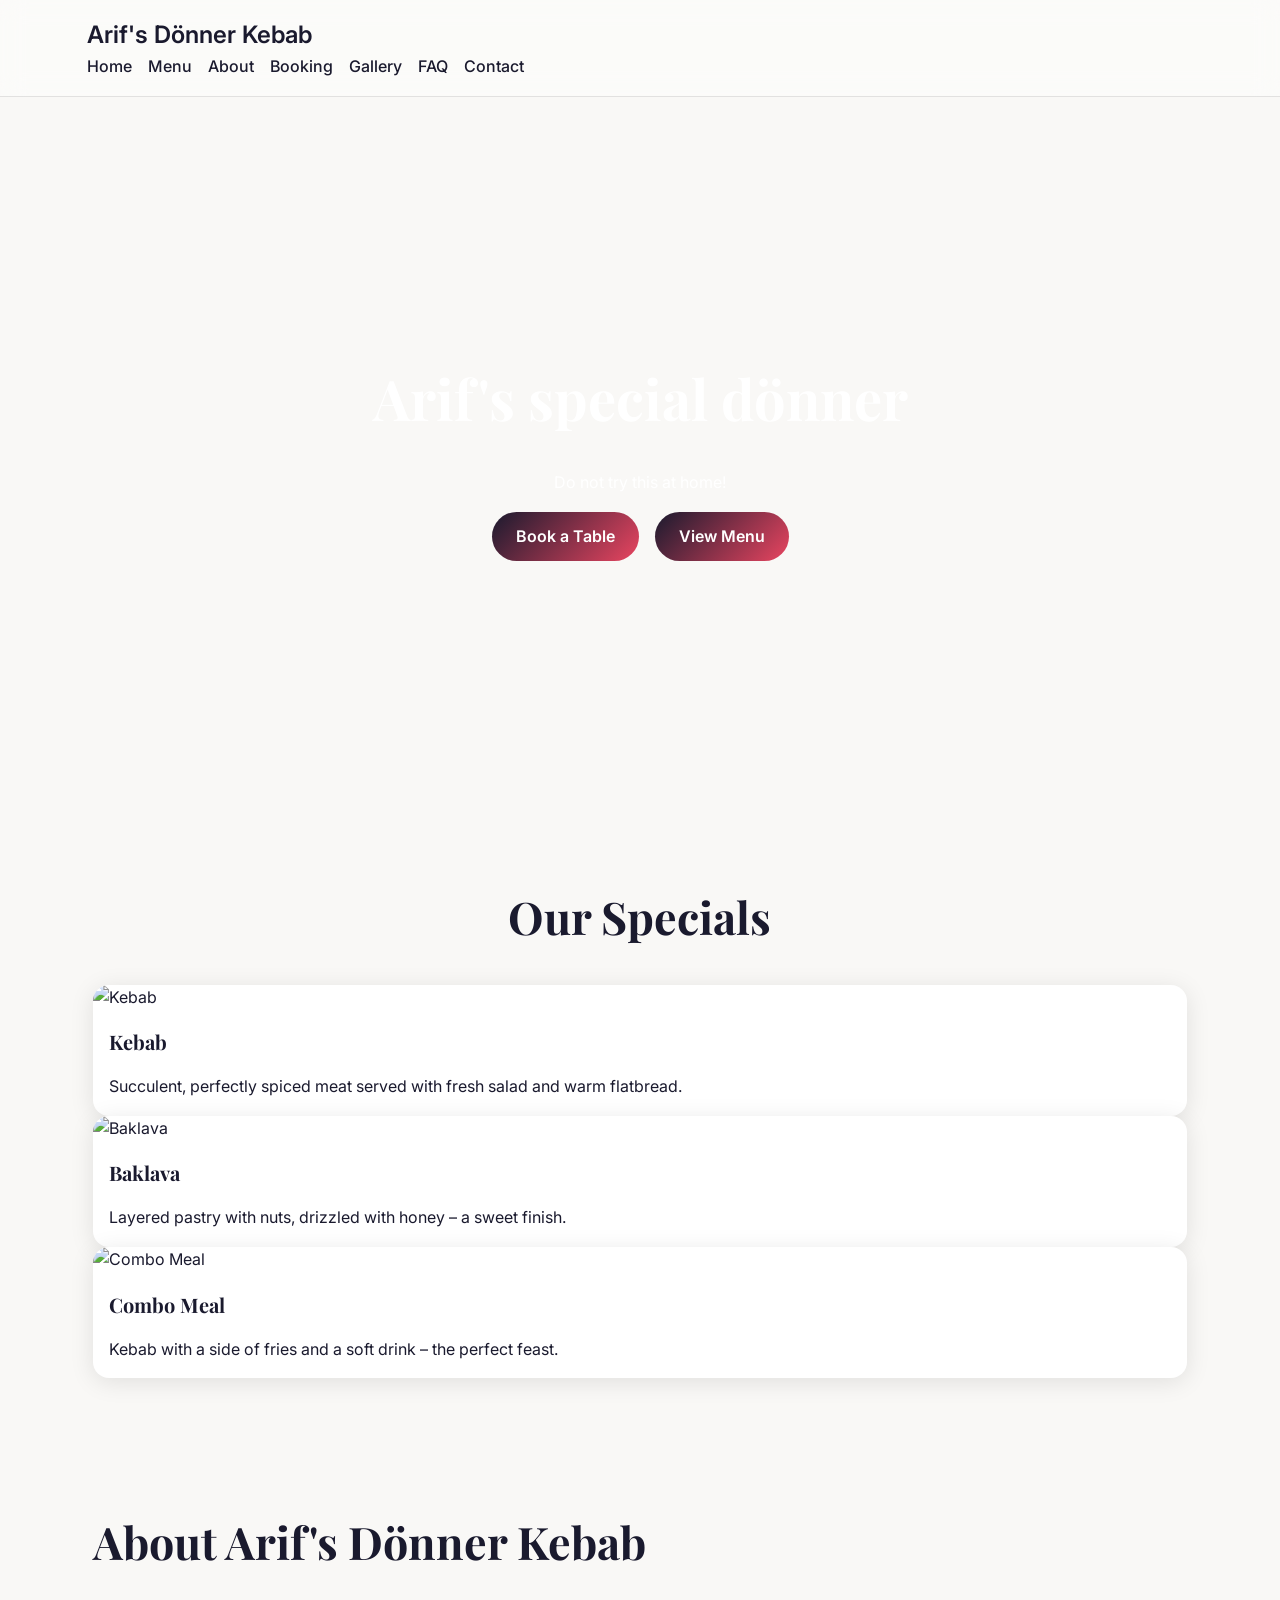
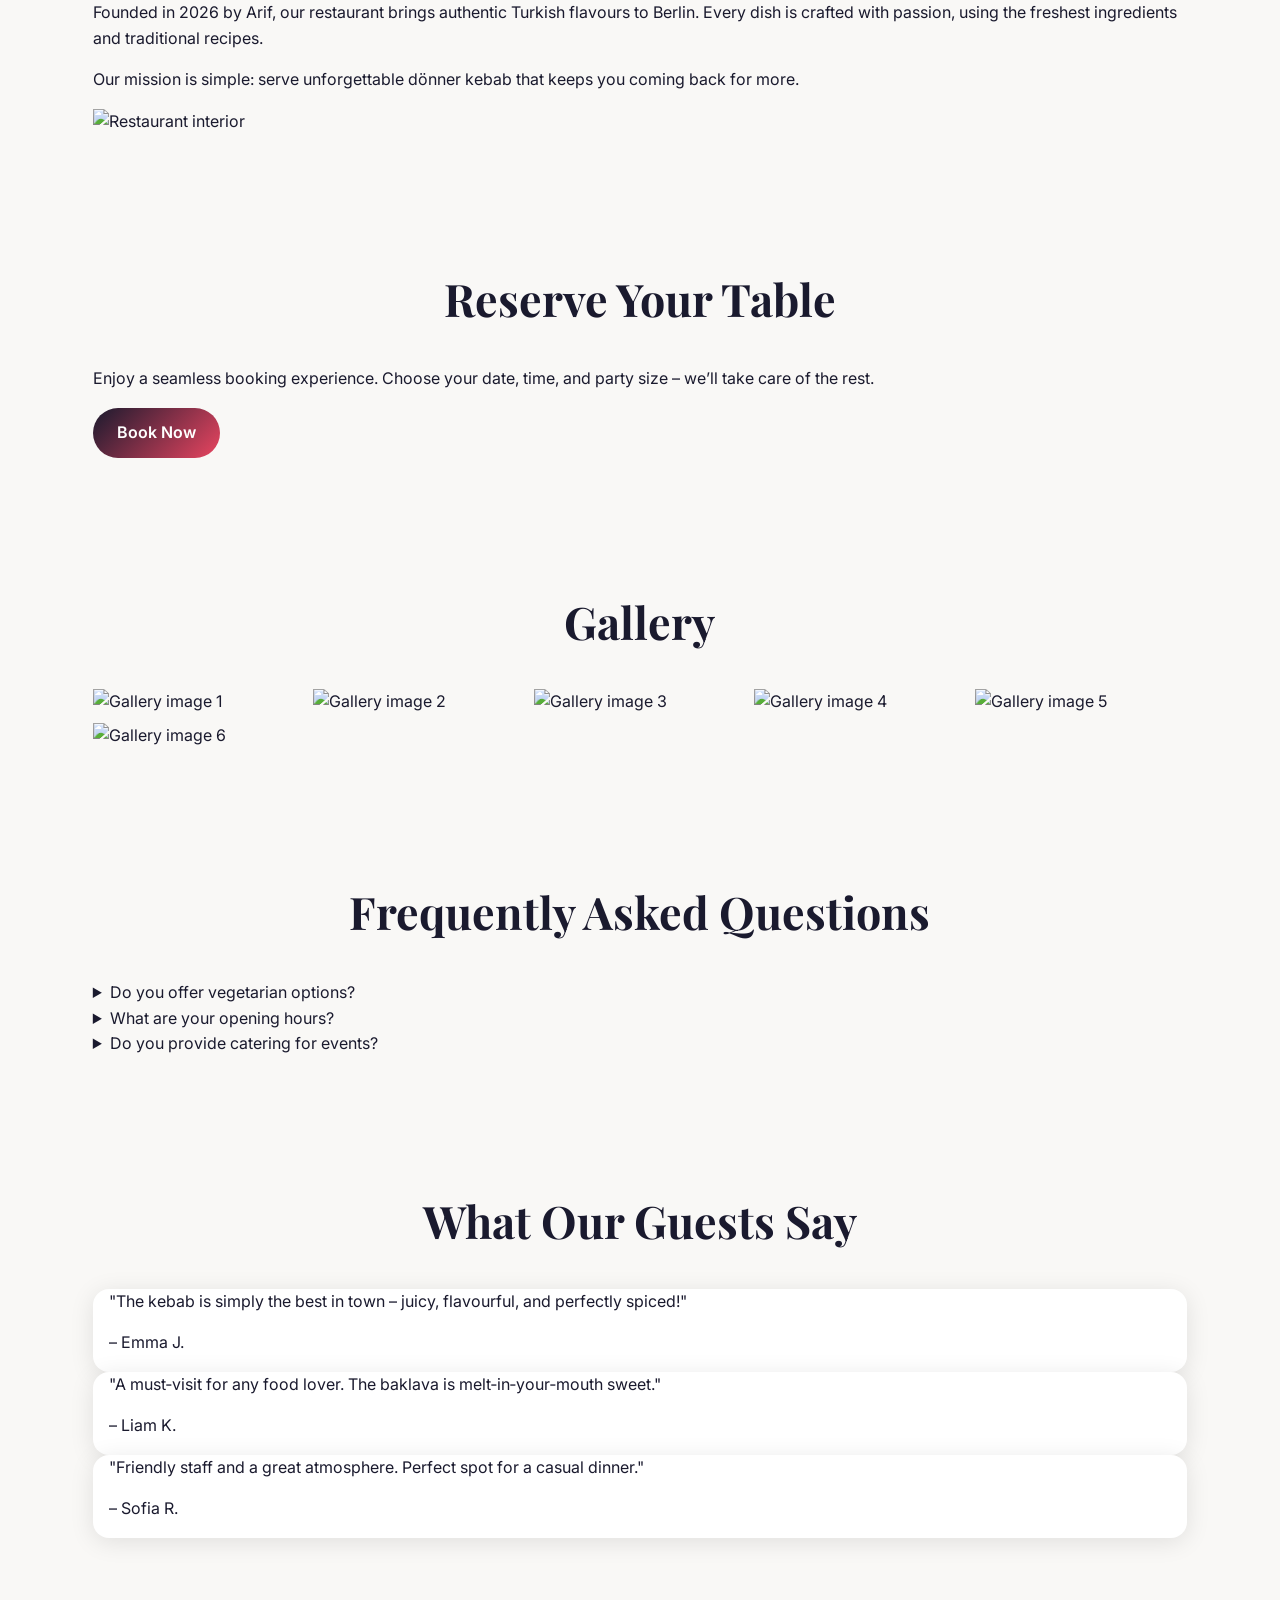
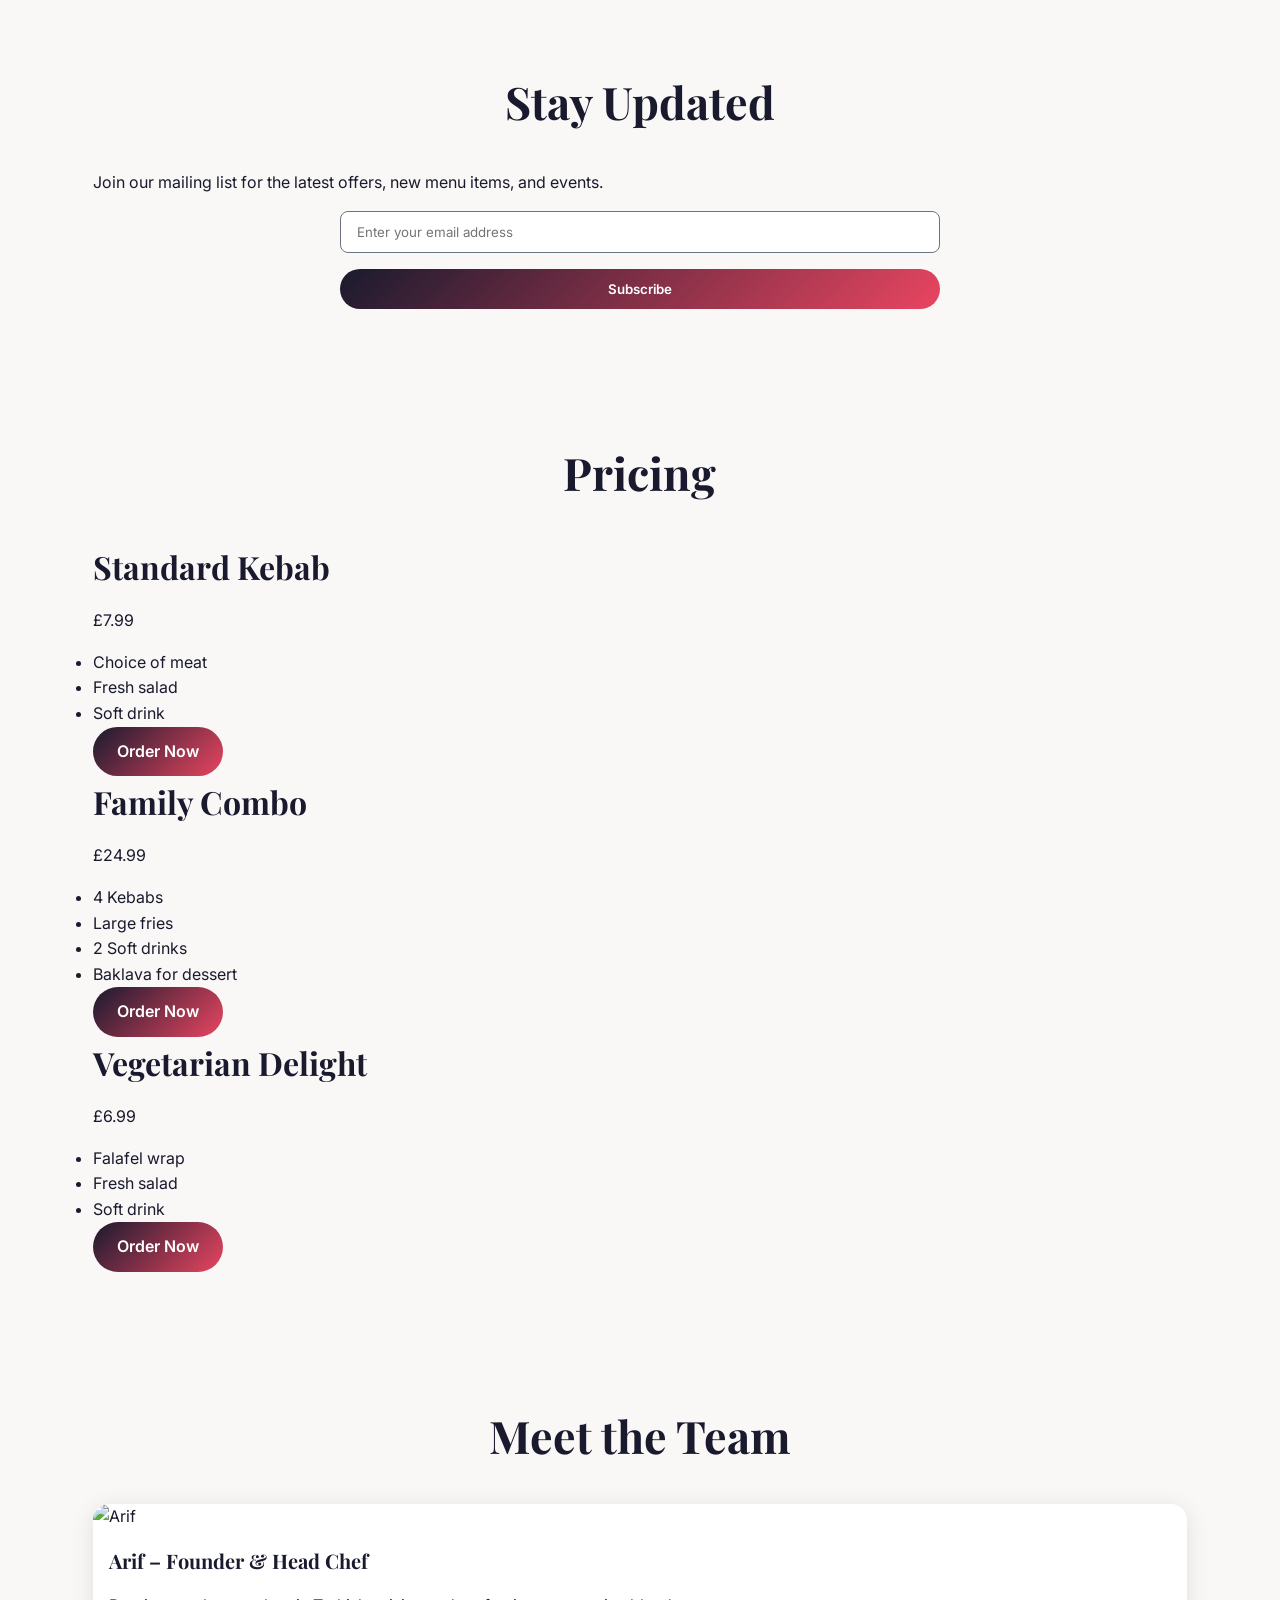
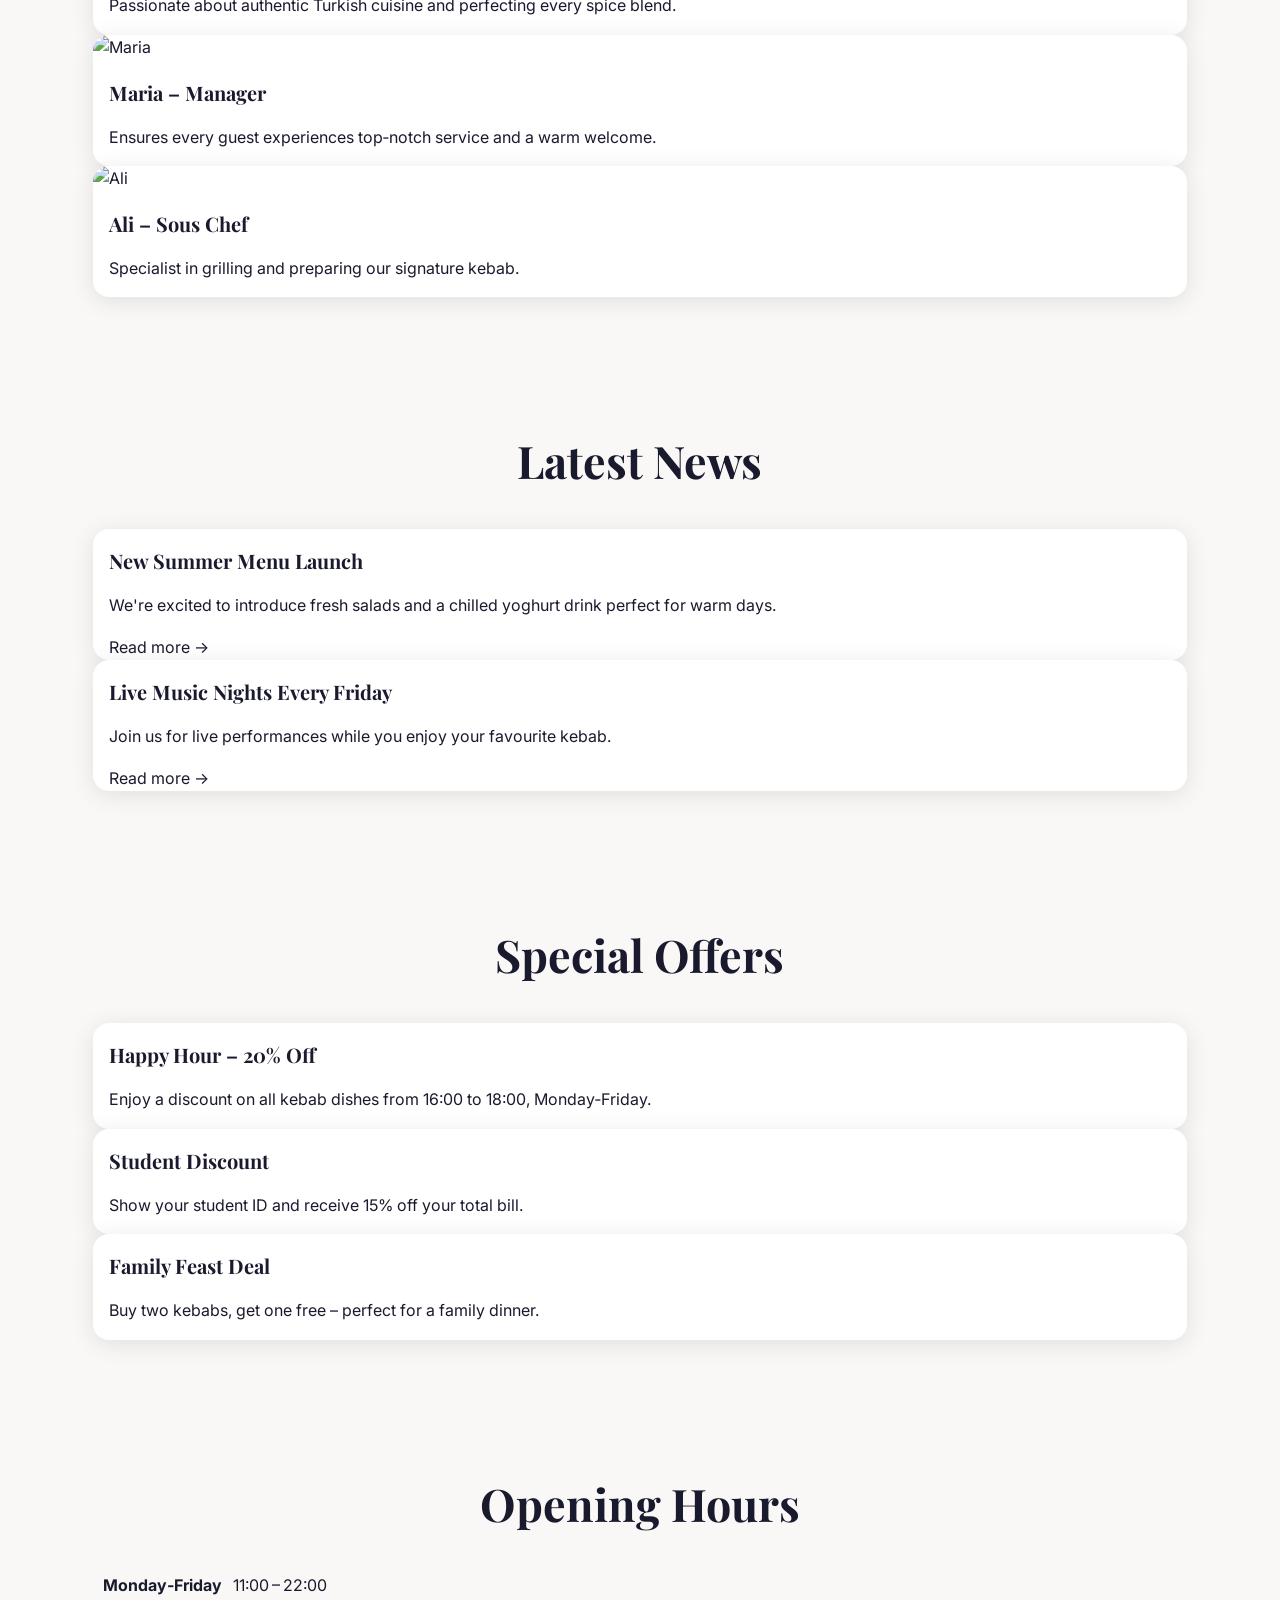
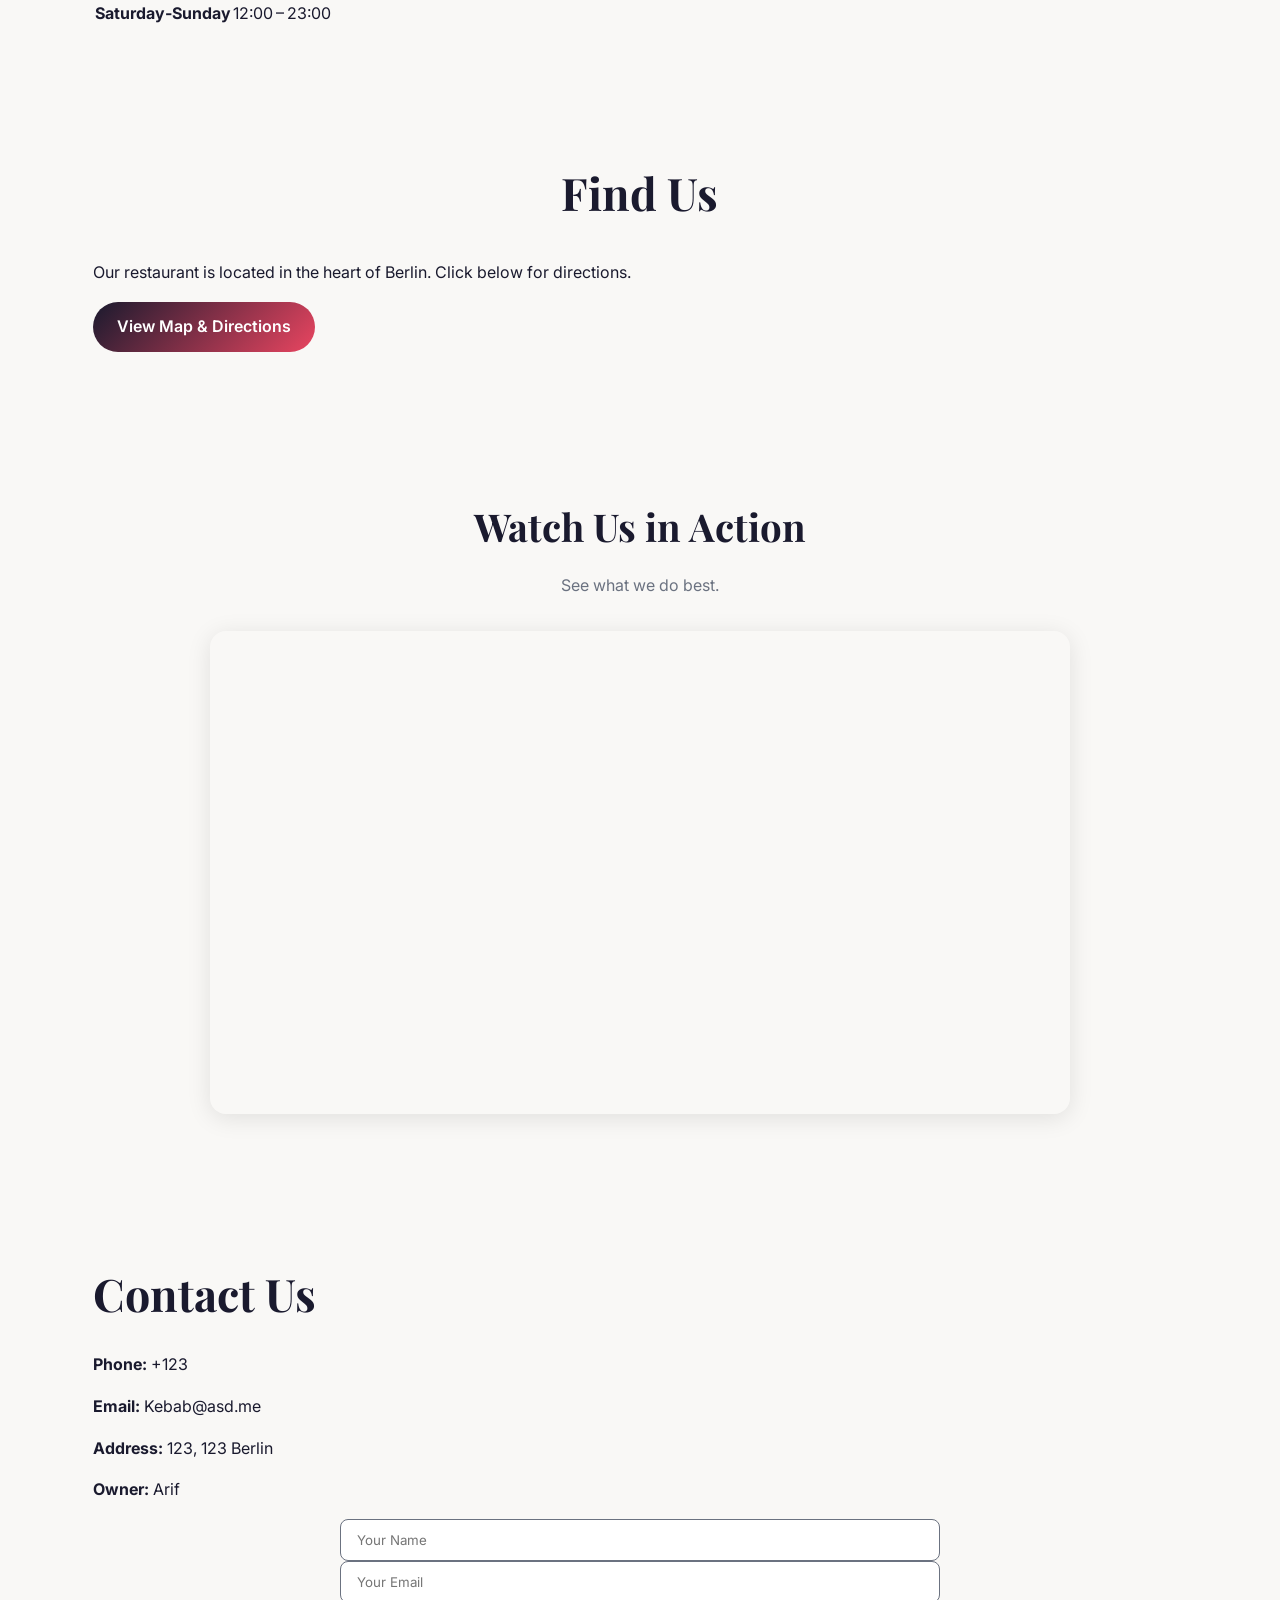
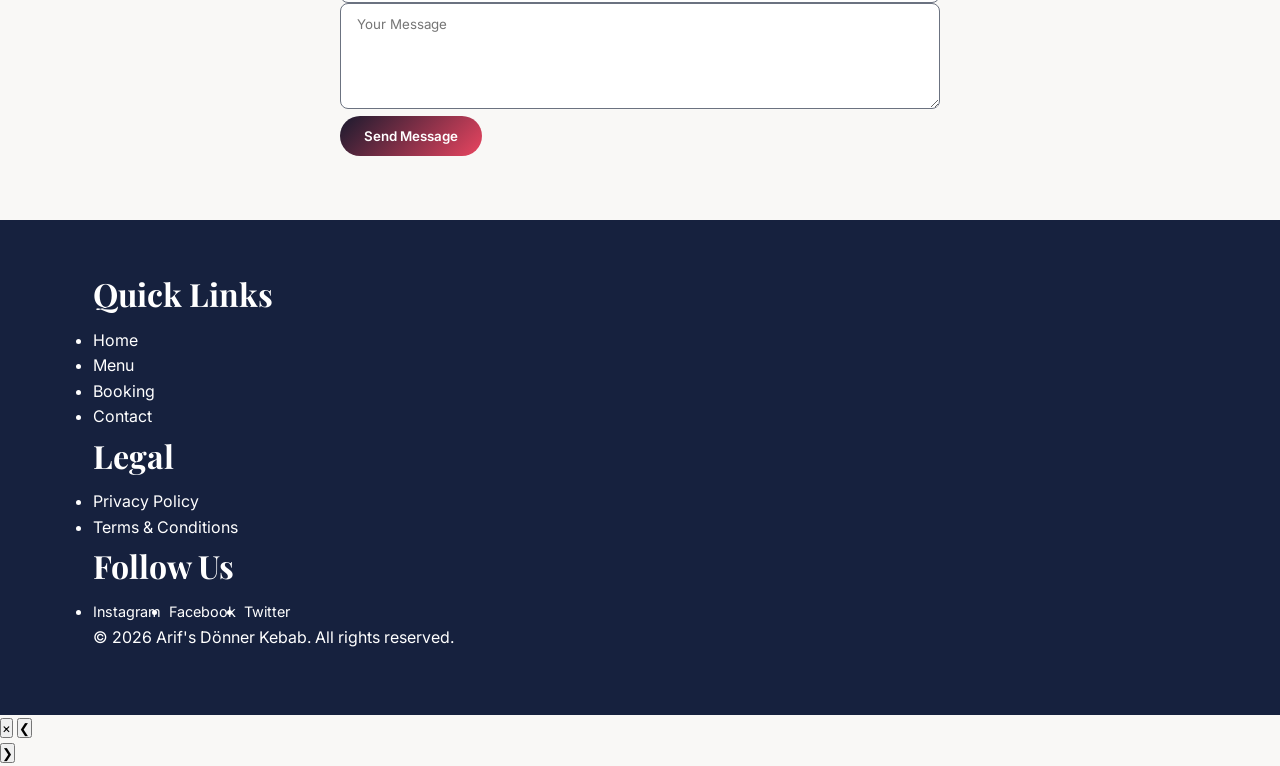
==== commit 7315d7f6: "deploy: update index.html" ====
--- a/index.html
+++ b/index.html
@@ -3,12 +3,12 @@
 <head>
     <meta charset="UTF-8">
     <meta name="viewport" content="width=device-width, initial-scale=1.0">
-    <title>Arif's Dönner Kebab</title>
+    <title>Arif's Dönner Kebab – Arif's special dönner</title>
     <link rel="stylesheet" href="style.css">
     <script src="script.js" defer></script>
 <!-- SEO -->
 <meta name="description" content="Do not try this at home!">
-<meta name="keywords" content="Kebab, Baklava">
+<meta name="keywords" content="Kebbab, Baklava">
 <link rel="canonical" href="https://arifs-dnner-kebab.pages.dev">
 <meta property="og:type" content="website">
 <meta property="og:title" content="Arif's Dönner Kebab — Arif's special dönner">
@@ -35,11 +35,25 @@
   "foundingDate": "2026"
 }
 </script>
+<style id="sg-mobile-nav">
+#sg-hamburger{display:none;background:none;border:none;cursor:pointer;padding:8px;color:inherit;flex-direction:column;gap:5px;z-index:9999;margin-left:auto;}
+#sg-hamburger span{display:block;width:24px;height:2px;background:currentColor;transition:transform .3s,opacity .3s;border-radius:2px;}
+#sg-mobile-menu{display:none;position:fixed;inset:0;background:rgba(10,10,20,.97);backdrop-filter:blur(16px);-webkit-backdrop-filter:blur(16px);z-index:9998;padding:72px 32px 40px;flex-direction:column;gap:4px;overflow-y:auto;}
+#sg-mobile-menu a{color:#fff!important;text-decoration:none;font-size:1.15rem;font-weight:600;padding:14px 0;border-bottom:1px solid rgba(255,255,255,.1);display:block;transition:opacity .15s;}
+#sg-mobile-menu a:hover{opacity:.65;}
+#sg-close-btn{position:absolute;top:18px;right:20px;background:none;border:none;color:#fff;font-size:2rem;cursor:pointer;line-height:1;padding:4px;}
+@media(max-width:768px){
+  #sg-hamburger{display:flex!important;}
+  nav ul,nav ol,[class*="nav-link"],[class*="nav-menu"],[class*="navbar-link"],[class*="menu-item"]{display:none!important;}
+  nav [class*="logo"],nav [class*="brand"],[class*="nav-logo"]{display:flex!important;}
+}
+@media(min-width:769px){#sg-hamburger{display:none!important;}#sg-mobile-menu{display:none!important;}}
+</style>
 </head>
 <body>
-    <!-- Sticky Glassmorphism Nav -->
-    <header class="sticky-nav">
-        <nav class="glass-nav">
+    <!-- Sticky Glassmorphism Navigation -->
+    <header class="glass-nav">
+        <nav class="container">
             <a href="#" class="logo">Arif's Dönner Kebab</a>
             <ul class="nav-links">
                 <li><a href="#hero">Home</a></li>
@@ -48,338 +62,289 @@
                 <li><a href="#booking">Booking</a></li>
                 <li><a href="#gallery">Gallery</a></li>
                 <li><a href="#faq">FAQ</a></li>
-                <li><a href="#testimonials">Testimonials</a></li>
-                <li><a href="#blog">Blog</a></li>
-                <li><a href="#shop">Shop</a></li>
-                <li><a href="#promotions">Promotions</a></li>
-                <li><a href="#hours">Hours</a></li>
                 <li><a href="#contact">Contact</a></li>
             </ul>
-        <div id="lang-sw" style="position:relative;display:flex;align-items:center;margin-left:.5rem;"><button onclick="var d=document.getElementById('lang-dd');d.style.display=d.style.display==='block'?'none':'block'" style="background:rgba(255,255,255,.15);border:1px solid rgba(255,255,255,.35);border-radius:999px;padding:.35rem .8rem;cursor:pointer;font-size:.85rem;font-weight:600;color:inherit;display:flex;align-items:center;gap:.35rem;backdrop-filter:blur(4px);">🇬🇧 English <span style="font-size:.65rem;opacity:.8;">▾</span></button><div id="lang-dd" style="display:none;position:absolute;top:calc(100% + .5rem);right:0;background:#fff;border:1px solid #e5e7eb;border-radius:12px;box-shadow:0 4px 16px rgba(0,0,0,.15);overflow:hidden;min-width:130px;z-index:10000;"><a href="./index-hu.html" style="display:flex;align-items:center;gap:.5rem;padding:.6rem 1rem;text-decoration:none;color:#1a1a2e;font-size:.875rem;font-weight:500;" onmouseover="this.style.background='#f3f4f6'" onmouseout="this.style.background=''">🇭🇺 Magyar</a><a href="./index-fi.html" style="display:flex;align-items:center;gap:.5rem;padding:.6rem 1rem;text-decoration:none;color:#1a1a2e;font-size:.875rem;font-weight:500;" onmouseover="this.style.background='#f3f4f6'" onmouseout="this.style.background=''">🇫🇮 Suomi</a><a href="./index-sv.html" style="display:flex;align-items:center;gap:.5rem;padding:.6rem 1rem;text-decoration:none;color:#1a1a2e;font-size:.875rem;font-weight:500;" onmouseover="this.style.background='#f3f4f6'" onmouseout="this.style.background=''">🇸🇪 Svenska</a></div></div><script>document.addEventListener("click",function(e){var d=document.getElementById("lang-dd");if(d&&!e.target.closest("#lang-sw"))d.style.display="none";});</script>
-</nav>
+        </nav>
     </header>
 
     <!-- Hero Section -->
-    <section id="hero" class="hero-section">
-        <div class="hero-bg" style="background-image:url('https://images.pexels.com/photos/37080266/pexels-photo-37080266.jpeg?auto=compress&cs=tinysrgb&w=1600&h=900&fit=crop&q=80');"></div>
-        <div class="hero-overlay"></div>
-        <div class="hero-content">
-            <h1 class="hero-title">Arif's Special Dönner</h1>
-            <p class="hero-subtitle">Do not try this at home!</p>
+    <section id="hero" class="hero-section" style="background-image:url('https://images.pexels.com/photos/37080266/pexels-photo-37080266.jpeg?auto=compress&cs=tinysrgb&w=1600&h=900&fit=crop&q=80');">
+        <div class="overlay"></div>
+        <div class="hero-content container">
+            <h1>Arif's special dönner</h1>
+            <p class="tagline">Do not try this at home!</p>
             <div class="hero-cta">
-                <a href="#menu" class="pill-btn">View Menu</a>
-                <a href="#booking" class="pill-btn accent">Book a Table</a>
-            </div>
-        </div>
-        <img src="dönner_man_happy.jpeg" alt="Happy customer" class="hero-hero-img">
-    </section>
-
-    <!-- Services / Menu -->
+                <a href="#booking" class="pill-btn primary">Book a Table</a>
+                <a href="#menu" class="pill-btn secondary">View Menu</a>
+            </div>
+        </div>
+    </section>
+
+    <!-- Services / Menu Section -->
     <section id="services" class="section services-section">
-        <h2 class="section-title">Our Menu</h2>
-        <div class="cards-grid">
-            <article class="card">
-                <img src="https://images.pexels.com/photos/14457194/pexels-photo-14457194.jpeg?auto=compress&cs=tinysrgb&w=400&h=280&fit=crop&q=80" alt="Kebab">
-                <h3>Kebab</h3>
-                <p>Succulent spiced meat served with fresh salad and sauces.</p>
-                <a href="#shop" class="pill-btn small">Order Now</a>
-            </article>
-            <article class="card">
-                <img src="https://images.pexels.com/photos/25810607/pexels-photo-25810607.jpeg?auto=compress&cs=tinysrgb&w=400&h=280&fit=crop&q=80" alt="Baklava">
-                <h3>Baklava</h3>
-                <p>Honey‑drizzled pastry layered with pistachios.</p>
-                <a href="#shop" class="pill-btn small">Order Now</a>
-            </article>
-            <article class="card">
-                <img src="https://images.pexels.com/photos/4113660/pexels-photo-4113660.jpeg?auto=compress&cs=tinysrgb&w=400&h=280&fit=crop&q=80" alt="Drinks">
-                <h3>Drinks</h3>
-                <p>Refreshing soft drinks and traditional Ayran.</p>
-                <a href="#shop" class="pill-btn small">Order Now</a>
-            </article>
-        </div>
-    </section>
-
-    <!-- About -->
+        <div class="container">
+            <h2 class="section-title">Our Specials</h2>
+            <div class="card-grid three-col">
+                <article class="card">
+                    <img src="https://images.pexels.com/photos/14457194/pexels-photo-14457194.jpeg?auto=compress&cs=tinysrgb&w=400&h=280&fit=crop&q=80" alt="Kebab">
+                    <h3>Kebab</h3>
+                    <p>Succulent, perfectly spiced meat served with fresh salad and warm flatbread.</p>
+                </article>
+                <article class="card">
+                    <img src="https://images.pexels.com/photos/25810607/pexels-photo-25810607.jpeg?auto=compress&cs=tinysrgb&w=400&h=280&fit=crop&q=80" alt="Baklava">
+                    <h3>Baklava</h3>
+                    <p>Layered pastry with nuts, drizzled with honey – a sweet finish.</p>
+                </article>
+                <article class="card">
+                    <img src="https://images.pexels.com/photos/37080238/pexels-photo-37080238.jpeg?auto=compress&cs=tinysrgb&w=400&h=280&fit=crop&q=80" alt="Combo Meal">
+                    <h3>Combo Meal</h3>
+                    <p>Kebab with a side of fries and a soft drink – the perfect feast.</p>
+                </article>
+            </div>
+        </div>
+    </section>
+
+    <!-- About Section -->
     <section id="about" class="section about-section">
-        <div class="about-grid">
-            <div class="about-image">
-                <img src="https://images.pexels.com/photos/37080238/pexels-photo-37080238.jpeg?auto=compress&cs=tinysrgb&w=700&h=500&fit=crop&q=80" alt="Our restaurant">
-            </div>
-            <div class="about-text">
+        <div class="container two-col">
+            <div class="text-content">
                 <h2>About Arif's Dönner Kebab</h2>
-                <p>Founded in 2026, Arif's Dönner Kebab brings authentic Turkish flavours to Berlin. Our secret lies in the perfect blend of spices, freshly sliced meat and a dash of love. Whether you're after a quick bite or a relaxed dinner, our doors are always open for kebab lovers.</p>
-                <p>We pride ourselves on quality, speed and a friendly atmosphere. Come experience the taste that keeps our customers coming back for more.</p>
-            </div>
-        </div>
-    </section>
-
-    <!-- Booking / Appointments -->
+                <p>Founded in 2026 by Arif, our restaurant brings authentic Turkish flavours to Berlin. Every dish is crafted with passion, using the freshest ingredients and traditional recipes.</p>
+                <p>Our mission is simple: serve unforgettable dönner kebab that keeps you coming back for more.</p>
+            </div>
+            <div class="image-content">
+                <img src="https://images.pexels.com/photos/8813933/pexels-photo-8813933.jpeg?auto=compress&cs=tinysrgb&w=700&h=500&fit=crop&q=80" alt="Restaurant interior">
+            </div>
+        </div>
+    </section>
+
+    <!-- Booking / Appointments Section -->
     <section id="booking" class="section booking-section">
-        <h2 class="section-title">Reserve a Table</h2>
-        <form class="booking-form">
-            <label>
-                Name
-                <input type="text" name="name" placeholder="Your name" required>
-            </label>
-            <label>
-                Email
-                <input type="email" name="email" placeholder="you@example.com" required>
-            </label>
-            <label>
-                Phone
-                <input type="tel" name="phone" placeholder="+123456789" required>
-            </label>
-            <label>
-                Date
-                <input type="date" name="date" required>
-            </label>
-            <label>
-                Time
-                <input type="time" name="time" required>
-            </label>
-            <label>
-                Guests
-                <input type="number" name="guests" min="1" max="20" required>
-            </label>
-            <button type="submit" class="pill-btn accent">Book Now</button>
-        </form>
-    </section>
-
-    <!-- Pricing Table -->
-    <section id="pricing" class="section pricing-section">
-        <h2 class="section-title">Pricing</h2>
-        <table class="pricing-table">
-            <thead>
-                <tr>
-                    <th>Item</th>
-                    <th>Size</th>
-                    <th>Price</th>
-                </tr>
-            </thead>
-            <tbody>
-                <tr>
-                    <td>Kebab</td>
-                    <td>Standard</td>
-                    <td>£8.50</td>
-                </tr>
-                <tr>
-                    <td>Kebab</td>
-                    <td>Large</td>
-                    <td>£12.00</td>
-                </tr>
-                <tr>
-                    <td>Baklava</td>
-                    <td>Piece</td>
-                    <td>£3.00</td>
-                </tr>
-                <tr>
-                    <td>Drink</td>
-                    <td>500ml</td>
-                    <td>£2.00</td>
-                </tr>
-            </tbody>
-        </table>
-    </section>
-
-    <!-- Team / Staff Profiles -->
-    <section id="team" class="section team-section">
-        <h2 class="section-title">Our Team</h2>
-        <div class="cards-grid">
-            <article class="card staff-card">
-                <img src="https://images.pexels.com/photos/12193823/pexels-photo-12193823.jpeg?auto=compress&cs=tinysrgb&w=300&h=300&fit=crop&q=80" alt="Arif">
-                <h3>Arif – Owner & Head Chef</h3>
-                <p>Master of the grill with 20 years of experience.</p>
-            </article>
-            <article class="card staff-card">
-                <img src="https://images.pexels.com/photos/3769740/pexels-photo-3769740.jpeg?auto=compress&cs=tinysrgb&w=300&h=300&fit=crop&q=80" alt="Staff Member">
-                <h3>Leila – Front‑of‑House Manager</h3>
-                <p>Ensuring every guest feels welcome.</p>
-            </article>
-            <article class="card staff-card">
-                <img src="https://images.pexels.com/photos/37290074/pexels-photo-37290074.jpeg?auto=compress&cs=tinysrgb&w=300&h=300&fit=crop&q=80" alt="Staff Member">
-                <h3>Murat – Pastry Chef</h3>
-                <p>Creator of our famous baklava.</p>
-            </article>
-        </div>
-    </section>
-
-    <!-- Gallery -->
+        <div class="container">
+            <h2 class="section-title">Reserve Your Table</h2>
+            <p>Enjoy a seamless booking experience. Choose your date, time, and party size – we’ll take care of the rest.</p>
+            <a href="#" class="pill-btn primary">Book Now</a>
+        </div>
+    </section>
+
+    <!-- Photo Gallery Section -->
     <section id="gallery" class="section gallery-section">
-        <h2 class="section-title">Photo Gallery</h2>
-        <div class="gallery-grid">
-            <img src="https://images.pexels.com/photos/8813933/pexels-photo-8813933.jpeg?auto=compress&cs=tinysrgb&w=600&h=400&fit=crop&q=80" alt="Gallery image 1">
-            <img src="https://images.pexels.com/photos/5323489/pexels-photo-5323489.jpeg?auto=compress&cs=tinysrgb&w=600&h=400&fit=crop&q=80" alt="Gallery image 2">
-            <img src="https://images.pexels.com/photos/2104568/pexels-photo-2104568.jpeg?auto=compress&cs=tinysrgb&w=600&h=400&fit=crop&q=80" alt="Gallery image 3">
-            <img src="https://images.pexels.com/photos/35985960/pexels-photo-35985960.jpeg?auto=compress&cs=tinysrgb&w=600&h=400&fit=crop&q=80" alt="Gallery image 4">
-            <img src="https://images.pexels.com/photos/4113653/pexels-photo-4113653.jpeg?auto=compress&cs=tinysrgb&w=600&h=400&fit=crop&q=80" alt="Gallery image 5">
-            <img src="https://images.pexels.com/photos/15646686/pexels-photo-15646686.jpeg?auto=compress&cs=tinysrgb&w=600&h=400&fit=crop&q=80" alt="Gallery image 6">
+        <div class="container">
+            <h2 class="section-title">Gallery</h2>
+            <div class="gallery-grid six-col">
+                <img src="https://images.pexels.com/photos/25570429/pexels-photo-25570429.jpeg?auto=compress&cs=tinysrgb&w=600&h=400&fit=crop&q=80" alt="Gallery image 1">
+                <img src="https://images.pexels.com/photos/7301037/pexels-photo-7301037.jpeg?auto=compress&cs=tinysrgb&w=600&h=400&fit=crop&q=80" alt="Gallery image 2">
+                <img src="https://images.pexels.com/photos/12889677/pexels-photo-12889677.jpeg?auto=compress&cs=tinysrgb&w=600&h=400&fit=crop&q=80" alt="Gallery image 3">
+                <img src="https://images.pexels.com/photos/7340982/pexels-photo-7340982.jpeg?auto=compress&cs=tinysrgb&w=600&h=400&fit=crop&q=80" alt="Gallery image 4">
+                <img src="https://images.pexels.com/photos/25570427/pexels-photo-25570427.jpeg?auto=compress&cs=tinysrgb&w=600&h=400&fit=crop&q=80" alt="Gallery image 5">
+                <img src="https://images.pexels.com/photos/37028501/pexels-photo-37028501.jpeg?auto=compress&cs=tinysrgb&w=600&h=400&fit=crop&q=80" alt="Gallery image 6">
+            </div>
         </div>
     </section>
 
     <!-- FAQ Section -->
     <section id="faq" class="section faq-section">
-        <h2 class="section-title">Frequently Asked Questions</h2>
-        <dl class="faq-list">
-            <dt>What are your opening hours?</dt>
-            <dd>We are open Monday‑Friday 11:00‑22:00, Saturday 12:00‑23:00, Sunday 12:00‑20:00.</dd>
-            <dt>Do you offer vegetarian options?</dt>
-            <dd>Yes, we have a range of vegetarian kebabs and salads.</dd>
-            <dt>Can I order online for delivery?</dt>
-            <dd>Absolutely – use the Shop section to place an order.</dd>
-        </dl>
-    </section>
-
-    <!-- Testimonials / Reviews -->
+        <div class="container">
+            <h2 class="section-title">Frequently Asked Questions</h2>
+            <details>
+                <summary>Do you offer vegetarian options?</summary>
+                <p>Yes, we have a delicious falafel wrap and grilled vegetable kebab.</p>
+            </details>
+            <details>
+                <summary>What are your opening hours?</summary>
+                <p>Monday‑Friday: 11:00 – 22:00<br>Saturday‑Sunday: 12:00 – 23:00</p>
+            </details>
+            <details>
+                <summary>Do you provide catering for events?</summary>
+                <p>Absolutely – contact us for custom packages.</p>
+            </details>
+        </div>
+    </section>
+
+    <!-- Testimonials / Reviews Section -->
     <section id="testimonials" class="section testimonials-section">
-        <h2 class="section-title">What Our Customers Say</h2>
-        <div class="cards-grid">
-            <article class="card testimonial-card">
-                <p>“The kebab is simply the best I’ve ever had in Berlin – juicy and full of flavour!”</p>
-                <p class="author">– Emma J.</p>
-            </article>
-            <article class="card testimonial-card">
-                <p>“A perfect spot for a quick lunch. The staff are friendly and the baklava is divine.”</p>
-                <p class="author">– Liam K.</p>
-            </article>
-            <article class="card testimonial-card">
-                <p>“I love the ambience and the special offers keep me coming back.”</p>
-                <p class="author">– Sofia R.</p>
-            </article>
-        </div>
-    </section>
-
-    <!-- Newsletter Signup -->
+        <div class="container">
+            <h2 class="section-title">What Our Guests Say</h2>
+            <div class="card-grid three-col">
+                <article class="card testimonial-card">
+                    <p>"The kebab is simply the best in town – juicy, flavourful, and perfectly spiced!"</p>
+                    <p class="author">– Emma J.</p>
+                </article>
+                <article class="card testimonial-card">
+                    <p>"A must‑visit for any food lover. The baklava is melt‑in‑your‑mouth sweet."</p>
+                    <p class="author">– Liam K.</p>
+                </article>
+                <article class="card testimonial-card">
+                    <p>"Friendly staff and a great atmosphere. Perfect spot for a casual dinner."</p>
+                    <p class="author">– Sofia R.</p>
+                </article>
+            </div>
+        </div>
+    </section>
+
+    <!-- Newsletter Signup Section -->
     <section id="newsletter" class="section newsletter-section">
-        <h2 class="section-title">Stay Updated</h2>
-        <form class="newsletter-form">
-            <label>
-                Email address
-                <input type="email" name="newsletter-email" placeholder="you@domain.com" required>
-            </label>
-            <button type="submit" class="pill-btn accent">Subscribe</button>
-        </form>
+        <div class="container">
+            <h2 class="section-title">Stay Updated</h2>
+            <p>Join our mailing list for the latest offers, new menu items, and events.</p>
+            <form class="newsletter-form">
+                <input type="email" placeholder="Enter your email address" required>
+                <button type="submit" class="pill-btn primary">Subscribe</button>
+            </form>
+        </div>
+    </section>
+
+    <!-- Pricing Table Section -->
+    <section id="pricing" class="section pricing-section">
+        <div class="container">
+            <h2 class="section-title">Pricing</h2>
+            <div class="pricing-table three-col">
+                <div class="price-card">
+                    <h3>Standard Kebab</h3>
+                    <p class="price">£7.99</p>
+                    <ul>
+                        <li>Choice of meat</li>
+                        <li>Fresh salad</li>
+                        <li>Soft drink</li>
+                    </ul>
+                    <a href="#" class="pill-btn secondary">Order Now</a>
+                </div>
+                <div class="price-card featured">
+                    <h3>Family Combo</h3>
+                    <p class="price">£24.99</p>
+                    <ul>
+                        <li>4 Kebabs</li>
+                        <li>Large fries</li>
+                        <li>2 Soft drinks</li>
+                        <li>Baklava for dessert</li>
+                    </ul>
+                    <a href="#" class="pill-btn primary">Order Now</a>
+                </div>
+                <div class="price-card">
+                    <h3>Vegetarian Delight</h3>
+                    <p class="price">£6.99</p>
+                    <ul>
+                        <li>Falafel wrap</li>
+                        <li>Fresh salad</li>
+                        <li>Soft drink</li>
+                    </ul>
+                    <a href="#" class="pill-btn secondary">Order Now</a>
+                </div>
+            </div>
+        </div>
+    </section>
+
+    <!-- Team / Staff Profiles Section -->
+    <section id="team" class="section team-section">
+        <div class="container">
+            <h2 class="section-title">Meet the Team</h2>
+            <div class="card-grid three-col">
+                <article class="card staff-card">
+                    <img src="https://images.pexels.com/photos/6459331/pexels-photo-6459331.jpeg?auto=compress&cs=tinysrgb&w=400&h=400&fit=crop&q=80" alt="Arif">
+                    <h3>Arif – Founder & Head Chef</h3>
+                    <p>Passionate about authentic Turkish cuisine and perfecting every spice blend.</p>
+                </article>
+                <article class="card staff-card">
+                    <img src="https://images.pexels.com/photos/33642483/pexels-photo-33642483.jpeg?auto=compress&cs=tinysrgb&w=400&h=400&fit=crop&q=80" alt="Maria">
+                    <h3>Maria – Manager</h3>
+                    <p>Ensures every guest experiences top‑notch service and a warm welcome.</p>
+                </article>
+                <article class="card staff-card">
+                    <img src="https://images.pexels.com/photos/18824002/pexels-photo-18824002.jpeg?auto=compress&cs=tinysrgb&w=400&h=400&fit=crop&q=80" alt="Ali">
+                    <h3>Ali – Sous Chef</h3>
+                    <p>Specialist in grilling and preparing our signature kebab.</p>
+                </article>
+            </div>
+        </div>
     </section>
 
     <!-- Blog / News Section -->
     <section id="blog" class="section blog-section">
-        <h2 class="section-title">Latest News</h2>
-        <div class="cards-grid">
-            <article class="card blog-card">
-                <h3>New Summer Menu Launch</h3>
-                <p>Discover fresh flavours for the warmer months, including a spicy kebab special.</p>
-                <a href="#" class="pill-btn small">Read More</a>
-            </article>
-            <article class="card blog-card">
-                <h3>Behind the Scenes: Making Baklava</h3>
-                <p>Our pastry chef shares the secret to perfectly flaky baklava.</p>
-                <a href="#" class="pill-btn small">Read More</a>
-            </article>
-            <article class="card blog-card">
-                <h3>Community Event – Food Festival</h3>
-                <p>Join us at the Berlin Food Festival this Saturday.</p>
-                <a href="#" class="pill-btn small">Read More</a>
-            </article>
-        </div>
-    </section>
-
-    <!-- Online Shop / Product Listings -->
-    <section id="shop" class="section shop-section">
-        <h2 class="section-title">Shop Our Products</h2>
-        <div class="cards-grid">
-            <article class="card product-card">
-                <img src="https://images.pexels.com/photos/25570429/pexels-photo-25570429.jpeg?auto=compress&cs=tinysrgb&w=400&h=280&fit=crop&q=80" alt="Kebab Pack">
-                <h3>Kebab Pack (2 pcs)</h3>
-                <p>£15.00</p>
-                <a href="#" class="pill-btn small accent">Add to Cart</a>
-            </article>
-            <article class="card product-card">
-                <img src="https://images.pexels.com/photos/5342251/pexels-photo-5342251.jpeg?auto=compress&cs=tinysrgb&w=400&h=280&fit=crop&q=80" alt="Baklava Box">
-                <h3>Baklava Box (6 pcs)</h3>
-                <p>£12.00</p>
-                <a href="#" class="pill-btn small accent">Add to Cart</a>
-            </article>
-            <article class="card product-card">
-                <img src="https://images.pexels.com/photos/16064240/pexels-photo-16064240.jpeg?auto=compress&cs=tinysrgb&w=400&h=280&fit=crop&q=80" alt="Drink Bundle">
-                <h3>Drink Bundle (4 cans)</h3>
-                <p>£6.00</p>
-                <a href="#" class="pill-btn small accent">Add to Cart</a>
-            </article>
-        </div>
-    </section>
-
-    <!-- Promotions / Special Offers -->
+        <div class="container">
+            <h2 class="section-title">Latest News</h2>
+            <div class="card-grid two-col">
+                <article class="card blog-card">
+                    <h3>New Summer Menu Launch</h3>
+                    <p>We're excited to introduce fresh salads and a chilled yoghurt drink perfect for warm days.</p>
+                    <a href="#" class="read-more">Read more →</a>
+                </article>
+                <article class="card blog-card">
+                    <h3>Live Music Nights Every Friday</h3>
+                    <p>Join us for live performances while you enjoy your favourite kebab.</p>
+                    <a href="#" class="read-more">Read more →</a>
+                </article>
+            </div>
+        </div>
+    </section>
+
+    <!-- Promotions / Special Offers Section -->
     <section id="promotions" class="section promotions-section">
-        <h2 class="section-title">Special Offers</h2>
-        <div class="promo-cards">
-            <article class="card promo-card">
-                <h3>Monday Madness</h3>
-                <p>Get 20% off all kebabs every Monday.</p>
-                <a href="#" class="pill-btn small">Claim Offer</a>
-            </article>
-            <article class="card promo-card">
-                <h3>Family Feast</h3>
-                <p>Buy 2 kebabs, get 1 free – valid until 30 June.</p>
-                <a href="#" class="pill-btn small">Claim Offer</a>
-            </article>
-        </div>
-    </section>
-
-    <!-- Opening Hours -->
-    <section id="hours" class="section hours-section">
-        <h2 class="section-title">Opening Hours</h2>
-        <ul class="hours-list">
-            <li>Monday – Friday: 11:00 – 22:00</li>
-            <li>Saturday: 12:00 – 23:00</li>
-            <li>Sunday: 12:00 – 20:00</li>
-        </ul>
-    </section>
-
-    <!-- Map & Directions -->
+        <div class="container">
+            <h2 class="section-title">Special Offers</h2>
+            <div class="card-grid three-col">
+                <article class="card promo-card">
+                    <h3>Happy Hour – 20% Off</h3>
+                    <p>Enjoy a discount on all kebab dishes from 16:00 to 18:00, Monday‑Friday.</p>
+                </article>
+                <article class="card promo-card">
+                    <h3>Student Discount</h3>
+                    <p>Show your student ID and receive 15% off your total bill.</p>
+                </article>
+                <article class="card promo-card">
+                    <h3>Family Feast Deal</h3>
+                    <p>Buy two kebabs, get one free – perfect for a family dinner.</p>
+                </article>
+            </div>
+        </div>
+    </section>
+
+    <!-- Opening Hours Section -->
+    <section id="opening-hours" class="section opening-hours-section">
+        <div class="container">
+            <h2 class="section-title">Opening Hours</h2>
+            <table class="hours-table">
+                <tr><th>Monday‑Friday</th><td>11:00 – 22:00</td></tr>
+                <tr><th>Saturday‑Sunday</th><td>12:00 – 23:00</td></tr>
+            </table>
+        </div>
+    </section>
+
+    <!-- Map & Directions Section (CTA Card) -->
     <section id="map" class="section map-section">
-        <h2 class="section-title">Find Us</h2>
-        <div class="map-cta-card">
+        <div class="container">
+            <h2 class="section-title">Find Us</h2>
             <p>Our restaurant is located in the heart of Berlin. Click below for directions.</p>
-            <a href="#" class="pill-btn accent">View Directions</a>
-        </div>
-    </section>
-
-    <!-- Contact -->
+            <a href="#" class="pill-btn secondary">View Map & Directions</a>
+        </div>
+    </section>
+
+    <!-- Contact Section -->
     <section id="youtube" style="padding:5rem 1rem;background:var(--bg,#f9f8f6);text-align:center;"><div style="max-width:860px;margin:0 auto;"><h2 style="font-size:clamp(1.6rem,3vw,2.4rem);font-weight:700;margin-bottom:1rem;color:var(--text,#1a1a2e);">Watch Us in Action</h2><p style="color:var(--muted,#6b7280);margin-bottom:2rem;">See what we do best.</p><div style="position:relative;padding-bottom:56.25%;height:0;overflow:hidden;border-radius:var(--radius,16px);box-shadow:var(--shadow,0 4px 24px rgba(0,0,0,.10));"><iframe src="https://www.youtube.com/embed/3pbjuDY3xGo?feature=oembed" style="position:absolute;top:0;left:0;width:100%;height:100%;" frameborder="0" allowfullscreen allow="accelerometer; autoplay; clipboard-write; encrypted-media; gyroscope; picture-in-picture" referrerpolicy="strict-origin-when-cross-origin"></iframe></div></div></section>
 <section id="contact" class="section contact-section">
-        <h2 class="section-title">Get in Touch</h2>
-        <div class="contact-grid">
-            <div class="contact-details">
+        <div class="container two-col">
+            <div class="contact-info">
+                <h2>Contact Us</h2>
                 <p><strong>Phone:</strong> +123</p>
                 <p><strong>Email:</strong> <a href="mailto:Kebab@asd.me">Kebab@asd.me</a></p>
                 <p><strong>Address:</strong> 123, 123 Berlin</p>
-            </div>
-            <form class="contact-form">
-                <label>
-                    Name
-                    <input type="text" name="contact-name" placeholder="Your name" required>
-                </label>
-                <label>
-                    Email
-                    <input type="email" name="contact-email" placeholder="you@domain.com" required>
-                </label>
-                <label>
-                    Message
-                    <textarea name="contact-message" placeholder="Your message" rows="5" required></textarea>
-                </label>
-                <button type="submit" class="pill-btn accent">Send Message</button>
-            </form>
+                <p><strong>Owner:</strong> Arif</p>
+            </div>
+            <div class="contact-form">
+                <form>
+                    <input type="text" placeholder="Your Name" required>
+                    <input type="email" placeholder="Your Email" required>
+                    <textarea placeholder="Your Message" rows="5" required></textarea>
+                    <button type="submit" class="pill-btn primary">Send Message</button>
+                </form>
+            </div>
         </div>
     </section>
 
     <!-- Footer -->
-    <footer class="footer-section">
-        <div class="footer-grid">
+    <footer class="footer-section dark">
+        <div class="container three-col">
             <div class="footer-col">
-                <h3>Arif's Dönner Kebab</h3>
-                <p>© 2026 Arif's Dönner Kebab. All rights reserved.</p>
-            </div>
-            <div class="footer-col">
-                <h4>Quick Links</h4>
+                <h3>Quick Links</h3>
                 <ul>
                     <li><a href="#hero">Home</a></li>
                     <li><a href="#services">Menu</a></li>
@@ -388,14 +353,46 @@
                 </ul>
             </div>
             <div class="footer-col">
-                <h4>Follow Us</h4>
+                <h3>Legal</h3>
+                <ul>
+                    <li><a href="#">Privacy Policy</a></li>
+                    <li><a href="#">Terms & Conditions</a></li>
+                </ul>
+            </div>
+            <div class="footer-col">
+                <h3>Follow Us</h3>
                 <ul class="social-links">
-                    <li><a href="#" aria-label="Facebook">Facebook</a></li>
-                    <li><a href="#" aria-label="Instagram">Instagram</a></li>
-                    <li><a href="#" aria-label="Twitter">Twitter</a></li>
+                    <li><a href="#">Instagram</a></li>
+                    <li><a href="#">Facebook</a></li>
+                    <li><a href="#">Twitter</a></li>
                 </ul>
             </div>
         </div>
+        <div class="footer-bottom container">
+            <p>&copy; 2026 Arif's Dönner Kebab. All rights reserved.</p>
+        </div>
     </footer>
+<div id="sg-mobile-menu"><button id="sg-close-btn" onclick="sgClose()" aria-label="Close">&#x2715;</button></div>
+<script>
+(function(){
+  var nav=document.querySelector('nav')||document.querySelector('[role="navigation"]');
+  if(!nav)return;
+  var seen=new Set();
+  var links=Array.from(nav.querySelectorAll('a')).filter(function(a){
+    var t=a.textContent.trim();
+    if(!t||t.length>50||seen.has(t))return false;
+    seen.add(t);return true;
+  });
+  var btn=document.createElement('button');
+  btn.id='sg-hamburger';btn.setAttribute('aria-label','Menu');
+  btn.innerHTML='<span></span><span></span><span></span>';
+  btn.onclick=sgOpen;nav.appendChild(btn);
+  var menu=document.getElementById('sg-mobile-menu');
+  links.forEach(function(a){var c=a.cloneNode(true);c.onclick=sgClose;menu.appendChild(c);});
+})();
+function sgOpen(){document.getElementById('sg-mobile-menu').style.display='flex';document.body.style.overflow='hidden';}
+function sgClose(){document.getElementById('sg-mobile-menu').style.display='none';document.body.style.overflow='';}
+document.addEventListener('keydown',function(e){if(e.key==='Escape')sgClose();});
+</script>
 </body>
 </html>
--- a/style.css
+++ b/style.css
@@ -1,297 +1,377 @@
-@import url('https://fonts.googleapis.com/css2?family=Inter:wght@400;600;700&family=Playfair+Display:wght@400;700;900&display=swap');
+@import url('https://fonts.googleapis.com/css2?family=Inter:wght@400;500;600;700&family=Playfair+Display:wght@400;700&display=swap');
 
 :root{
-    --primary:#1A1A2E;
-    --secondary:#16213E;
-    --accent:#E94560;
-    --bg:#f9f8f6;
-    --surface:#fff;
-    --text:#1a1a2e;
-    --muted:#6b7280;
-    --radius:16px;
-    --shadow:0 4px 24px rgba(0,0,0,.10);
-    --transition:all .3s cubic-bezier(.4,0,.2,1);
+  --primary:#1A1A2E;
+  --secondary:#16213E;
+  --accent:#E94560;
+  --bg:#f9f8f6;
+  --surface:#fff;
+  --text:#1a1a2e;
+  --muted:#6b7280;
+  --radius:16px;
+  --shadow:0 4px 24px rgba(0,0,0,.10);
+  --transition:all .3s cubic-bezier(.4,0,.2,1);
 }
 
 /* Global resets */
 *,*::before,*::after{
-    box-sizing:border-box;
+  box-sizing:border-box;
+  margin:0;
+  padding:0;
 }
 html{
-    scroll-behavior:smooth;
-    font-size:clamp(1rem,1.2vw,1.125rem);
+  scroll-behavior:smooth;
 }
 body{
-    margin:0;
-    padding:0;
-    font-family:'Inter',Arial,Helvetica,sans-serif;
-    background:var(--bg);
-    color:var(--text);
-    line-height:1.6;
-}
-
-/* Typography */
-h1,h2,h3{
-    margin:0 0 .5em;
-    font-family:'Playfair Display',serif;
-}
-h1{
-    font-size:clamp(3rem,8vw,6rem);
-    font-weight:900;
-}
-h2{
-    font-size:clamp(2rem,5vw,3rem);
-    font-weight:700;
-}
-h3{
-    font-size:clamp(1.5rem,4vw,2rem);
-    font-weight:600;
-}
-
-/* Sticky Navigation */
+  font-family:'Inter',sans-serif;
+  background:var(--bg);
+  color:var(--text);
+  line-height:1.6;
+}
+h1,h2,h3,h4,h5,h6{
+  font-family:'Playfair Display',serif;
+  margin-bottom:.5em;
+}
+h1{font-size:clamp(2.5rem,6vw,3.5rem);}
+h2{font-size:clamp(2rem,5vw,2.8rem);}
+h3{font-size:clamp(1.5rem,4vw,2rem);}
+p{margin-bottom:1rem;}
+
+/* Utility */
+.container{
+  width:90%;
+  max-width:1200px;
+  margin:auto;
+}
+
+/* Sticky glass navigation */
 .sticky-nav{
-    position:sticky;
-    top:0;
-    background:rgba(26,26,46,.8);
-    backdrop-filter:blur(10px);
-    z-index:10;
-    display:flex;
-    justify-content:center;
-    padding:1rem;
-}
-.sticky-nav ul{
-    list-style:none;
-    display:flex;
-    gap:2rem;
-    margin:0;
-    padding:0;
-}
-.sticky-nav li{
-    font-weight:600;
-    letter-spacing:1px;
-    position:relative;
-}
-.sticky-nav a{
-    color:#fff;
-    text-decoration:none;
-    position:relative;
-    transition:color var(--transition);
-}
-.sticky-nav a::after{
-    content:"";
-    position:absolute;
-    left:0;
-    bottom:-2px;
-    height:2px;
-    width:100%;
-    background:var(--accent);
-    transform:scaleX(0);
-    transform-origin:left;
-    transition:transform .3s ease;
-}
-.sticky-nav a:hover{
-    color:var(--accent);
-}
-.sticky-nav a:hover::after{
-    transform:scaleX(1);
+  position:sticky;
+  top:0;
+  z-index:1000;
+}
+.glass-nav{
+  display:flex;
+  align-items:center;
+  justify-content:space-between;
+  padding:1rem clamp(1rem,2vw,2rem);
+  background:rgba(255,255,255,.4);
+  backdrop-filter:blur(12px);
+  border-bottom:1px solid rgba(0,0,0,.1);
+}
+.logo{
+  font-size:1.5rem;
+  font-weight:600;
+  color:var(--primary);
+  text-decoration:none;
+}
+.nav-links{
+  list-style:none;
+  display:flex;
+  flex-wrap:wrap;
+  gap:1rem;
+}
+.nav-links a{
+  position:relative;
+  text-decoration:none;
+  color:var(--text);
+  font-weight:500;
+  padding:.25rem 0;
+}
+.nav-links a::after{
+  content:"";
+  position:absolute;
+  left:0;
+  bottom:0;
+  height:2px;
+  width:100%;
+  background:var(--primary);
+  transform:scaleX(0);
+  transform-origin:left;
+  transition:transform .3s;
+}
+.nav-links a:hover::after{
+  transform:scaleX(1);
 }
 
 /* Hero Section */
-.hero{
-    position:relative;
-    height:100vh;
-    background:url('https://loremflickr.com/1600/900/kebab') center/cover no-repeat;
-    display:flex;
-    align-items:center;
-    justify-content:center;
-    color:#fff;
-    text-align:center;
-}
-.hero::before{
-    content:"";
-    position:absolute;
-    inset:0;
-    background:rgba(22,33,62,.7);
+.hero-section{
+  position:relative;
+  overflow:hidden;
+  min-height:80vh;
+  display:flex;
+  align-items:center;
+  justify-content:center;
+  text-align:center;
+  color:#fff;
+}
+.hero-bg{
+  position:absolute;
+  inset:0;
+  background-size:cover;
+  background-position:center;
+  filter:brightness(.6);
+}
+.hero-overlay{
+  position:absolute;
+  inset:0;
+  background:linear-gradient(180deg,rgba(0,0,0,.3),rgba(0,0,0,.7));
 }
 .hero-content{
-    position:relative;
-    z-index:1;
-    max-width:1200px;
-    padding:0 1rem;
-}
-
-/* Pill Buttons & General Buttons */
-.pill-btn,
-button{
-    display:inline-block;
-    padding:.8rem 2rem;
-    border:none;
-    border-radius:999px;
-    background:linear-gradient(135deg,var(--primary),var(--accent));
-    color:#fff;
-    cursor:pointer;
-    font-family:inherit;
-    font-size:1rem;
-    transition:transform .3s ease, box-shadow .3s ease, filter .3s ease;
-}
-.pill-btn:hover,
-button:hover{
-    transform:translateY(-2px);
-    box-shadow:0 8px 16px rgba(0,0,0,.15);
-    filter:brightness(1.08);
+  position:relative;
+  z-index:1;
+  max-width:800px;
+}
+.hero-title{
+  font-size:clamp(2.5rem,8vw,4rem);
+  margin-bottom:.5rem;
+}
+.hero-subtitle{
+  font-size:clamp(1.2rem,4vw,1.6rem);
+  margin-bottom:1.5rem;
+}
+.hero-cta{
+  display:flex;
+  gap:1rem;
+  justify-content:center;
+}
+.hero-hero-img{
+  position:absolute;
+  right:-10%;
+  bottom:0;
+  max-height:80%;
+  pointer-events:none;
+  opacity:.8;
+}
+
+/* Pill buttons */
+.pill-btn{
+  display:inline-block;
+  padding:.75rem 1.5rem;
+  border:none;
+  border-radius:999px;
+  background:linear-gradient(135deg,var(--primary),var(--accent));
+  color:#fff;
+  font-weight:600;
+  text-decoration:none;
+  cursor:pointer;
+  transition:var(--transition);
+}
+.pill-btn:hover{
+  transform:translateY(-2px);
+  box-shadow:var(--shadow);
+  filter:brightness(1.08);
+}
+.pill-btn.accent{
+  background:linear-gradient(135deg,var(--accent),var(--secondary));
+}
+.pill-btn.small{
+  padding:.5rem 1rem;
+  font-size:.9rem;
+}
+
+/* Cards */
+.cards-grid{
+  display:grid;
+  gap:1.5rem;
+  grid-template-columns:repeat(auto-fit,minmax(260px,1fr));
+}
+.card{
+  background:var(--surface);
+  border-radius:var(--radius);
+  box-shadow:var(--shadow);
+  overflow:hidden;
+  transition:transform .3s,var(--transition);
+}
+.card:hover{
+  transform:translateY(-6px);
+}
+.card img{
+  width:100%;
+  height:auto;
+  display:block;
+}
+.card h3{
+  margin:1rem;
+  font-size:1.25rem;
+  color:var(--primary);
+}
+.card p{
+  margin:0 1rem 1rem;
+}
+.card a{
+  margin:0 1rem 1rem;
 }
 
 /* Sections */
 .section{
-    padding:4rem 1rem;
-}
-.section.bg-primary{
-    background:var(--primary);
-    color:#fff;
-}
-.section.bg-secondary{
-    background:var(--secondary);
-    color:#fff;
-}
-.section.bg-light{
-    background:#f5f5f5;
-    color:#111;
-}
-
-/* Grid System */
-.grid{
-    display:grid;
-    gap:2rem;
-}
-.grid-3{
-    grid-template-columns:repeat(auto-fit,minmax(250px,1fr));
-}
-.grid-2{
-    grid-template-columns:repeat(auto-fit,minmax(300px,1fr));
-}
-
-/* Cards */
-.card{
-    background:var(--surface);
-    color:#111;
-    padding:1.5rem;
-    border-radius:var(--radius);
-    box-shadow:var(--shadow);
-    transition:transform .4s cubic-bezier(.4,0,.2,1), box-shadow .4s;
-}
-.card:hover{
-    transform:translateY(-6px);
-    box-shadow:0 12px 30px rgba(0,0,0,.2);
-}
-.card img{
-    width:100%;
-    height:auto;
-    border-radius:8px;
-    margin-bottom:1rem;
-}
-
-/* Images in gallery (no extra wrapper) */
-.section.bg-secondary .grid img{
-    width:100%;
-    height:auto;
-    border-radius:8px;
-}
-
-/* Inputs & Textareas */
+  padding:4rem clamp(1rem,3vw,2rem);
+}
+.section-title{
+  text-align:center;
+  margin-bottom:2rem;
+  color:var(--primary);
+}
+
+/* Forms & Inputs */
 input,
 textarea{
-    width:100%;
-    padding:.8rem;
-    border:none;
-    border-radius:calc(var(--radius)/2);
-    margin-bottom:1rem;
-    font-family:inherit;
-    background:#fff;
-    transition:box-shadow .3s ease;
+  width:100%;
+  padding:.75rem 1rem;
+  border:1px solid var(--muted);
+  border-radius:calc(var(--radius)/2);
+  background:var(--surface);
+  font-family:inherit;
+  transition:var(--transition);
 }
 input:focus,
 textarea:focus{
-    outline:none;
-    box-shadow:0 0 0 3px var(--primary);
+  outline:none;
+  border-color:var(--primary);
+  box-shadow:0 0 0 3px rgba(26,26,46,.2);
+}
+
+/* Form layouts */
+.booking-form,
+.contact-form,
+.newsletter-form{
+  display:grid;
+  gap:1rem;
+  max-width:600px;
+  margin:auto;
+}
+
+/* Pricing Table */
+.pricing-table{
+  width:100%;
+  border-collapse:collapse;
+  margin:auto;
+}
+.pricing-table th,
+.pricing-table td{
+  padding:.75rem 1rem;
+  border:1px solid var(--muted);
+  text-align:left;
+}
+.pricing-table th{
+  background:var(--secondary);
+  color:#fff;
+}
+
+/* Gallery */
+.gallery-grid{
+  display:grid;
+  gap:.5rem;
+  grid-template-columns:repeat(auto-fit,minmax(200px,1fr));
+}
+
+/* FAQ */
+.faq-list dt{
+  font-weight:600;
+  margin-top:1rem;
+  color:var(--primary);
+}
+.faq-list dd{
+  margin-left:1rem;
+  margin-bottom:.5rem;
+}
+
+/* Footer */
+.footer-section{
+  background:var(--secondary);
+  color:#fff;
+  padding:3rem clamp(1rem,3vw,2rem);
+}
+.footer-grid{
+  display:grid;
+  gap:2rem;
+  grid-template-columns:repeat(auto-fit,minmax(200px,1fr));
+}
+.footer-col h3,
+.footer-col h4{
+  margin-bottom:.5rem;
+}
+.footer-col a{
+  color:#fff;
+  text-decoration:none;
+}
+.footer-col a:hover{
+  text-decoration:underline;
+}
+.social-links{
+  display:flex;
+  gap:.5rem;
+}
+.social-links a{
+  font-size:.9rem;
+}
+
+/* Contact & Map CTA */
+.contact-grid,
+.about-grid{
+  display:grid;
+  gap:2rem;
+  grid-template-columns:repeat(auto-fit,minmax(300px,1fr));
+}
+.map-cta-card{
+  background:var(--surface);
+  padding:2rem;
+  border-radius:var(--radius);
+  box-shadow:var(--shadow);
+  text-align:center;
 }
 
 /* Reveal animation */
 .reveal{
+  opacity:0;
+  transform:translateY(20px);
+}
+.reveal.active{
+  animation:fadeInUp .6s forwards;
+}
+@keyframes fadeInUp{
+  from{
     opacity:0;
     transform:translateY(20px);
-}
-.reveal.is-visible{
-    animation:fadeInUp .6s forwards;
-}
-
-/* Keyframes */
-@keyframes fadeInUp{
-    from{
-        opacity:0;
-        transform:translateY(20px);
-    }
-    to{
-        opacity:1;
-        transform:translateY(0);
-    }
-}
-
-/* Footer */
-.footer{
-    background:#111;
-    color:#fff;
-    padding:2rem 1rem;
-    text-align:center;
-    font-size:.9rem;
-}
-.footer a{
-    color:var(--accent);
+  }
+  to{
+    opacity:1;
+    transform:translateY(0);
+  }
 }
 
 /* Responsive tweaks */
-@media (max-width:768px){
-    .sticky-nav ul{
-        flex-wrap:wrap;
-        gap:1rem;
-    }
-    .grid-3,
-    .grid-2{
-        grid-template-columns:1fr;
-    }
-    .hero{
-        height:auto;
-        min-height:60vh;
-    }
-}
-@media (min-width:769px) and (max-width:1199px){
-    .grid-3{
-        grid-template-columns:repeat(auto-fit,minmax(300px,1fr));
-    }
-    .grid-2{
-        grid-template-columns:repeat(auto-fit,minmax(350px,1fr));
-    }
-}
-
-/* Override inline button styles */
+@media(max-width:768px){
+  .hero-hero-img{
+    display:none;
+  }
+  .nav-links{
+    justify-content:center;
+  }
+}
+@media(max-width:480px){
+  .hero-content{
+    padding:0 1rem;
+  }
+  .hero-cta{
+    flex-direction:column;
+    gap:.5rem;
+  }
+}
+
+/* Misc */
+a{
+  color:var(--primary);
+  text-decoration:none;
+}
+a:hover{
+  text-decoration:underline;
+}
 button{
-    background:linear-gradient(135deg,var(--primary),var(--accent));
-}
-button:hover{
-    background:linear-gradient(135deg,var(--primary),var(--accent));
-}
-
-/* Ensure links inside cards inherit color */
-.card a{
-    color:var(--accent);
-    text-decoration:none;
-    transition:color .3s;
-}
-.card a:hover{
-    color:var(--primary);
-}
-
-/* Adjust hero text color for readability */
-.hero-content h1,
-.hero-content p{
-    color:#fff;
+  font-family:inherit;
+}
+img{
+  display:block;
+  max-width:100%;
+  height:auto;
 }
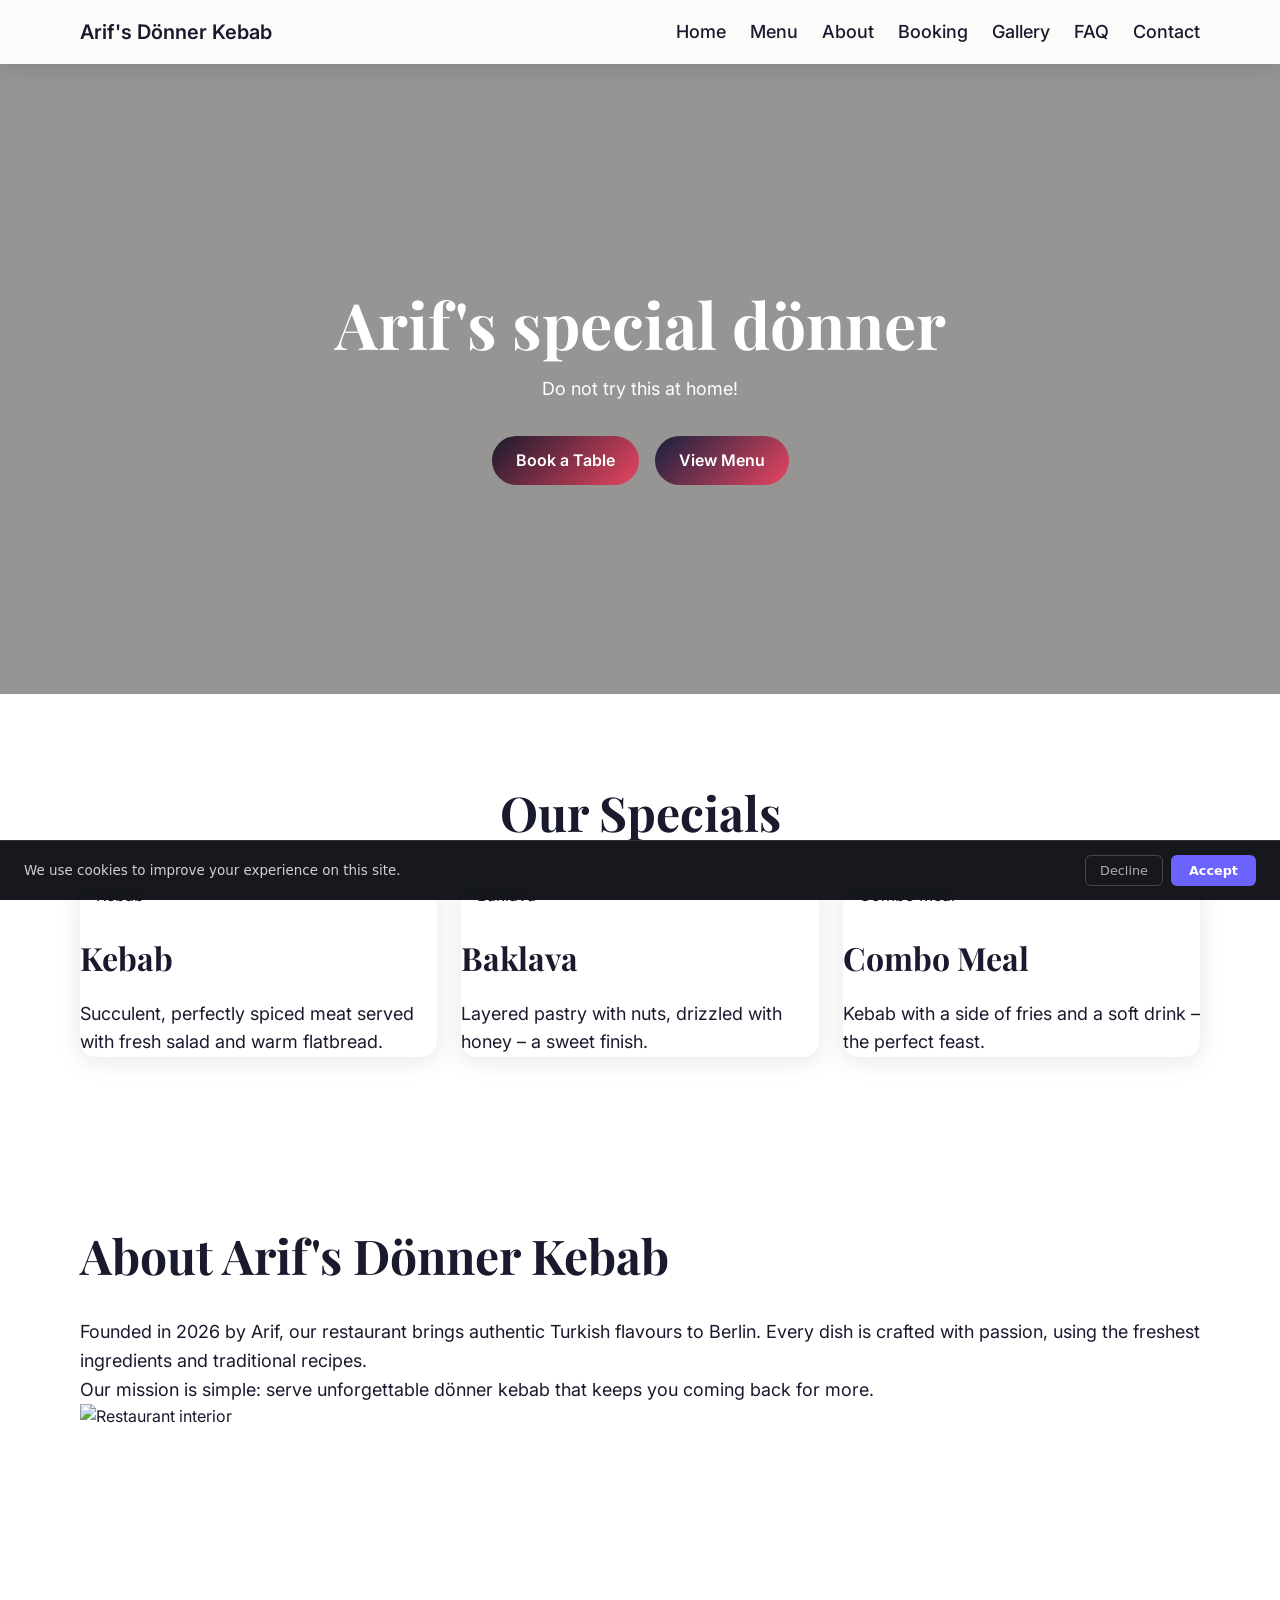
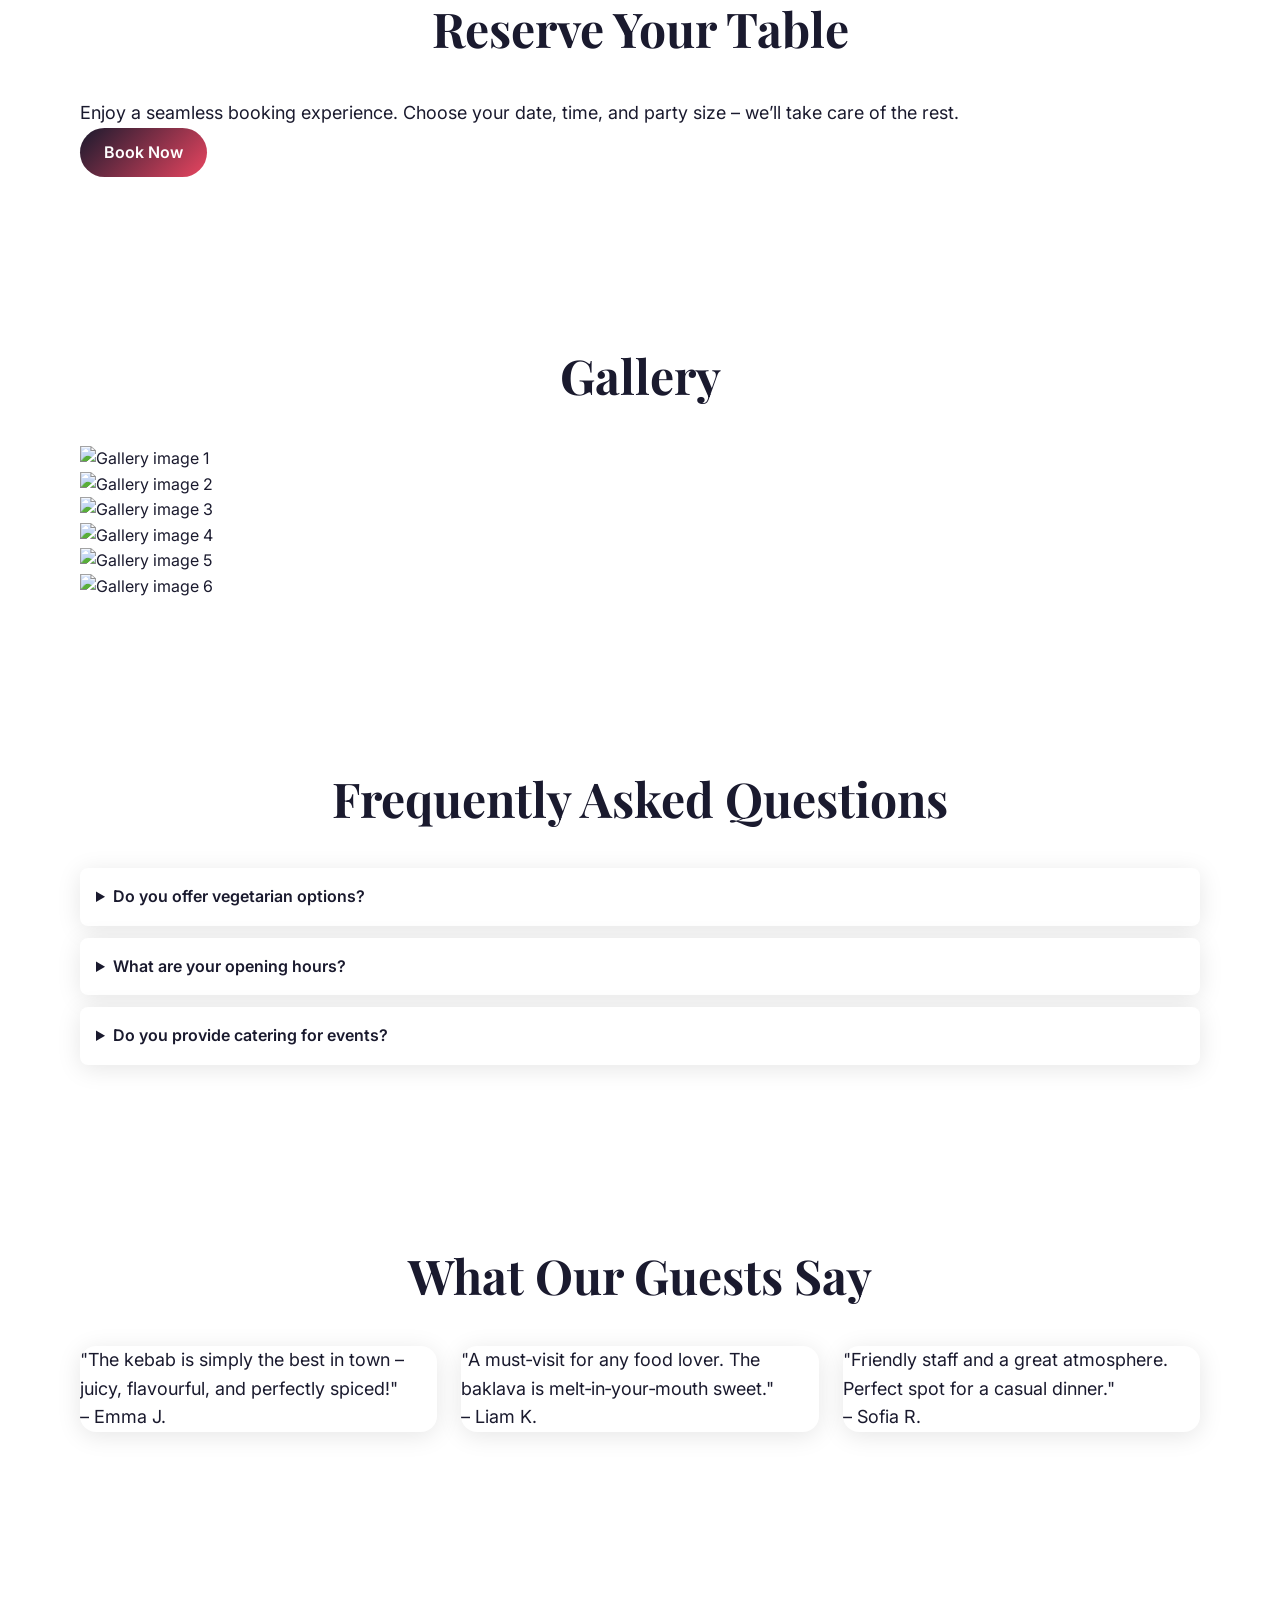
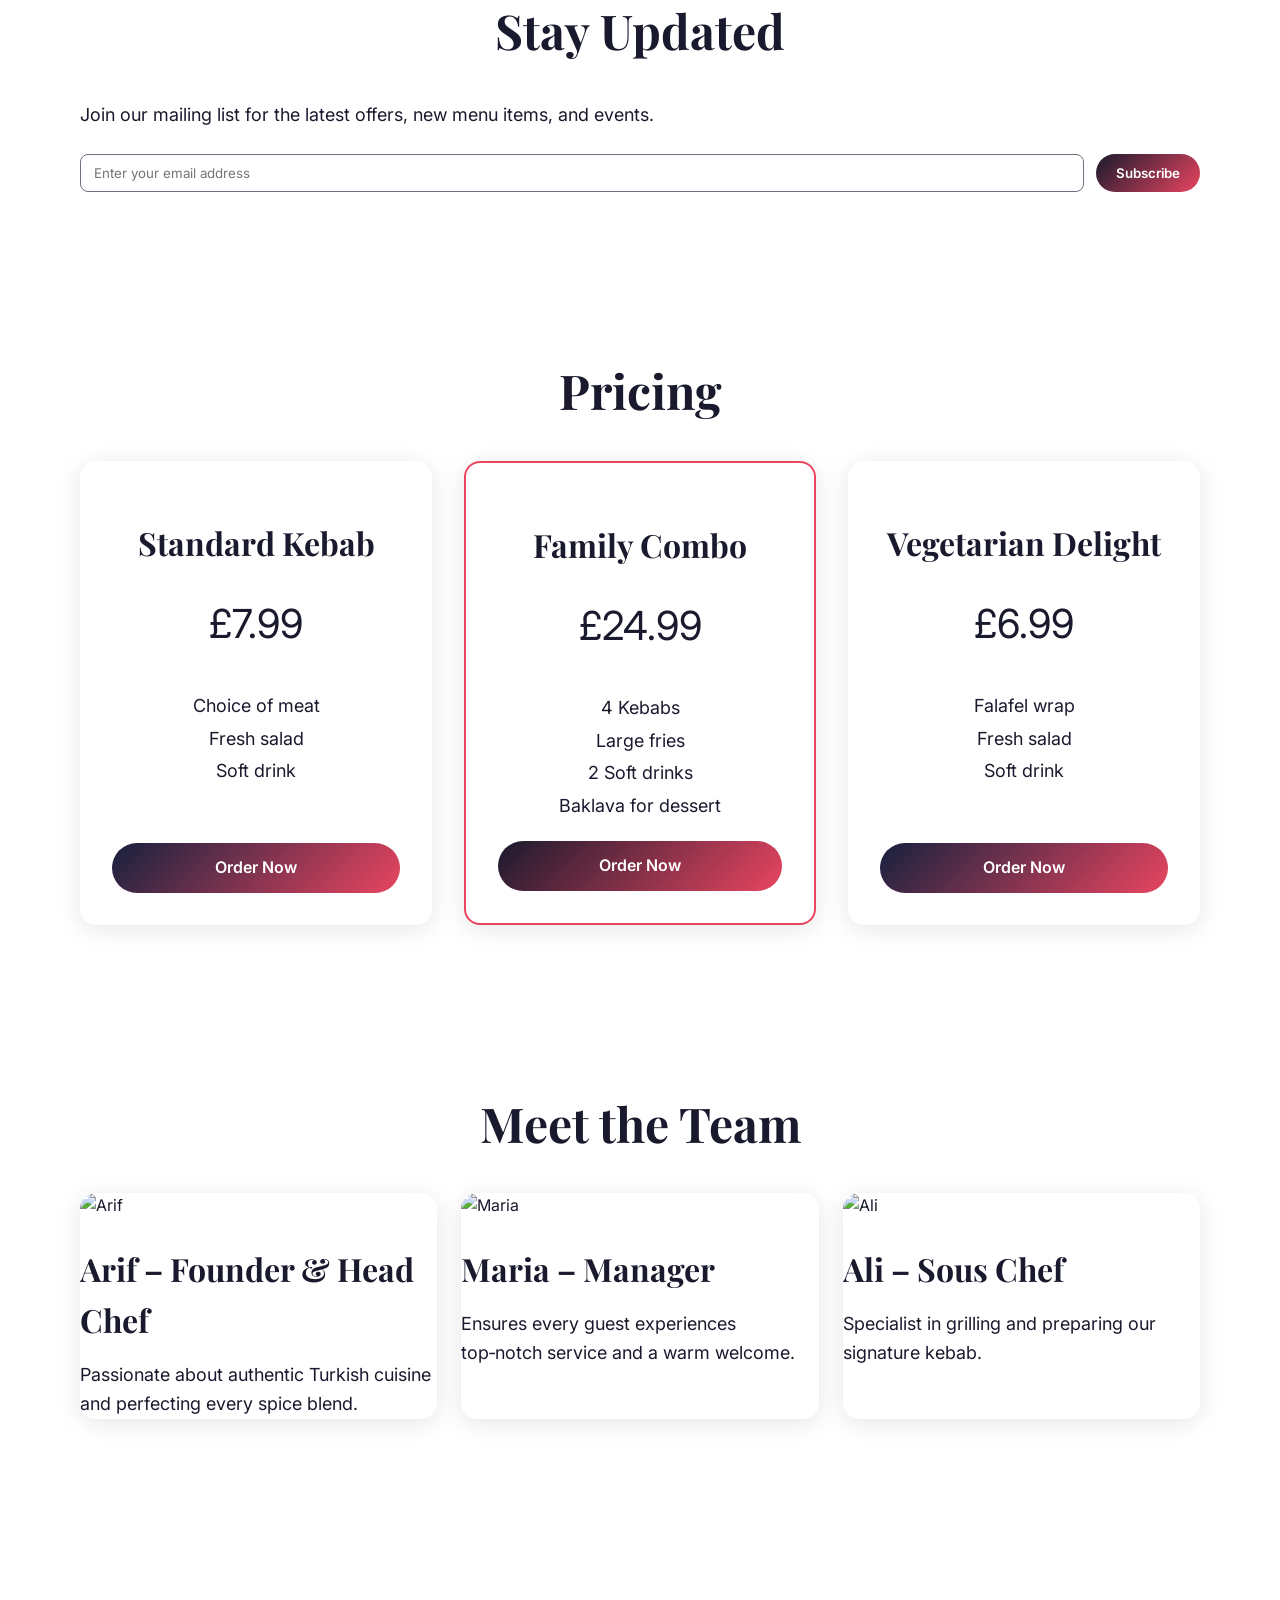
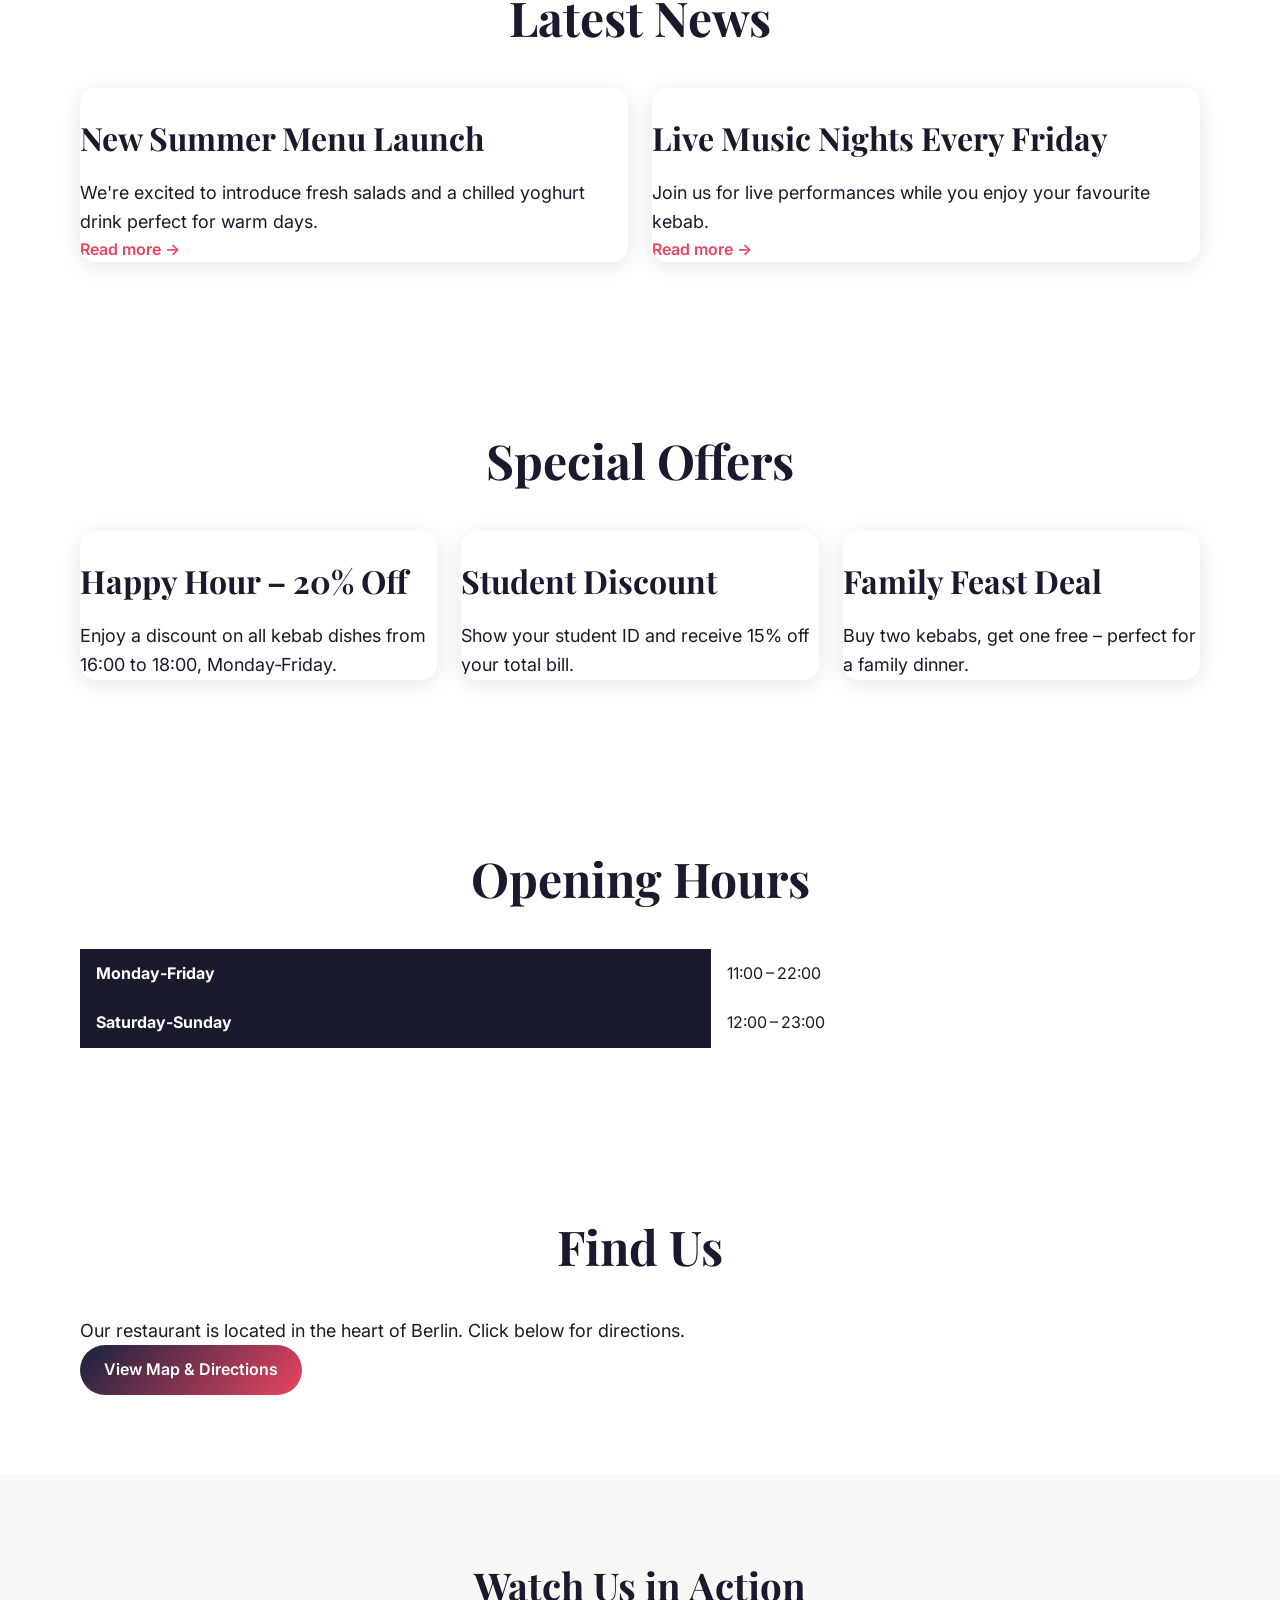
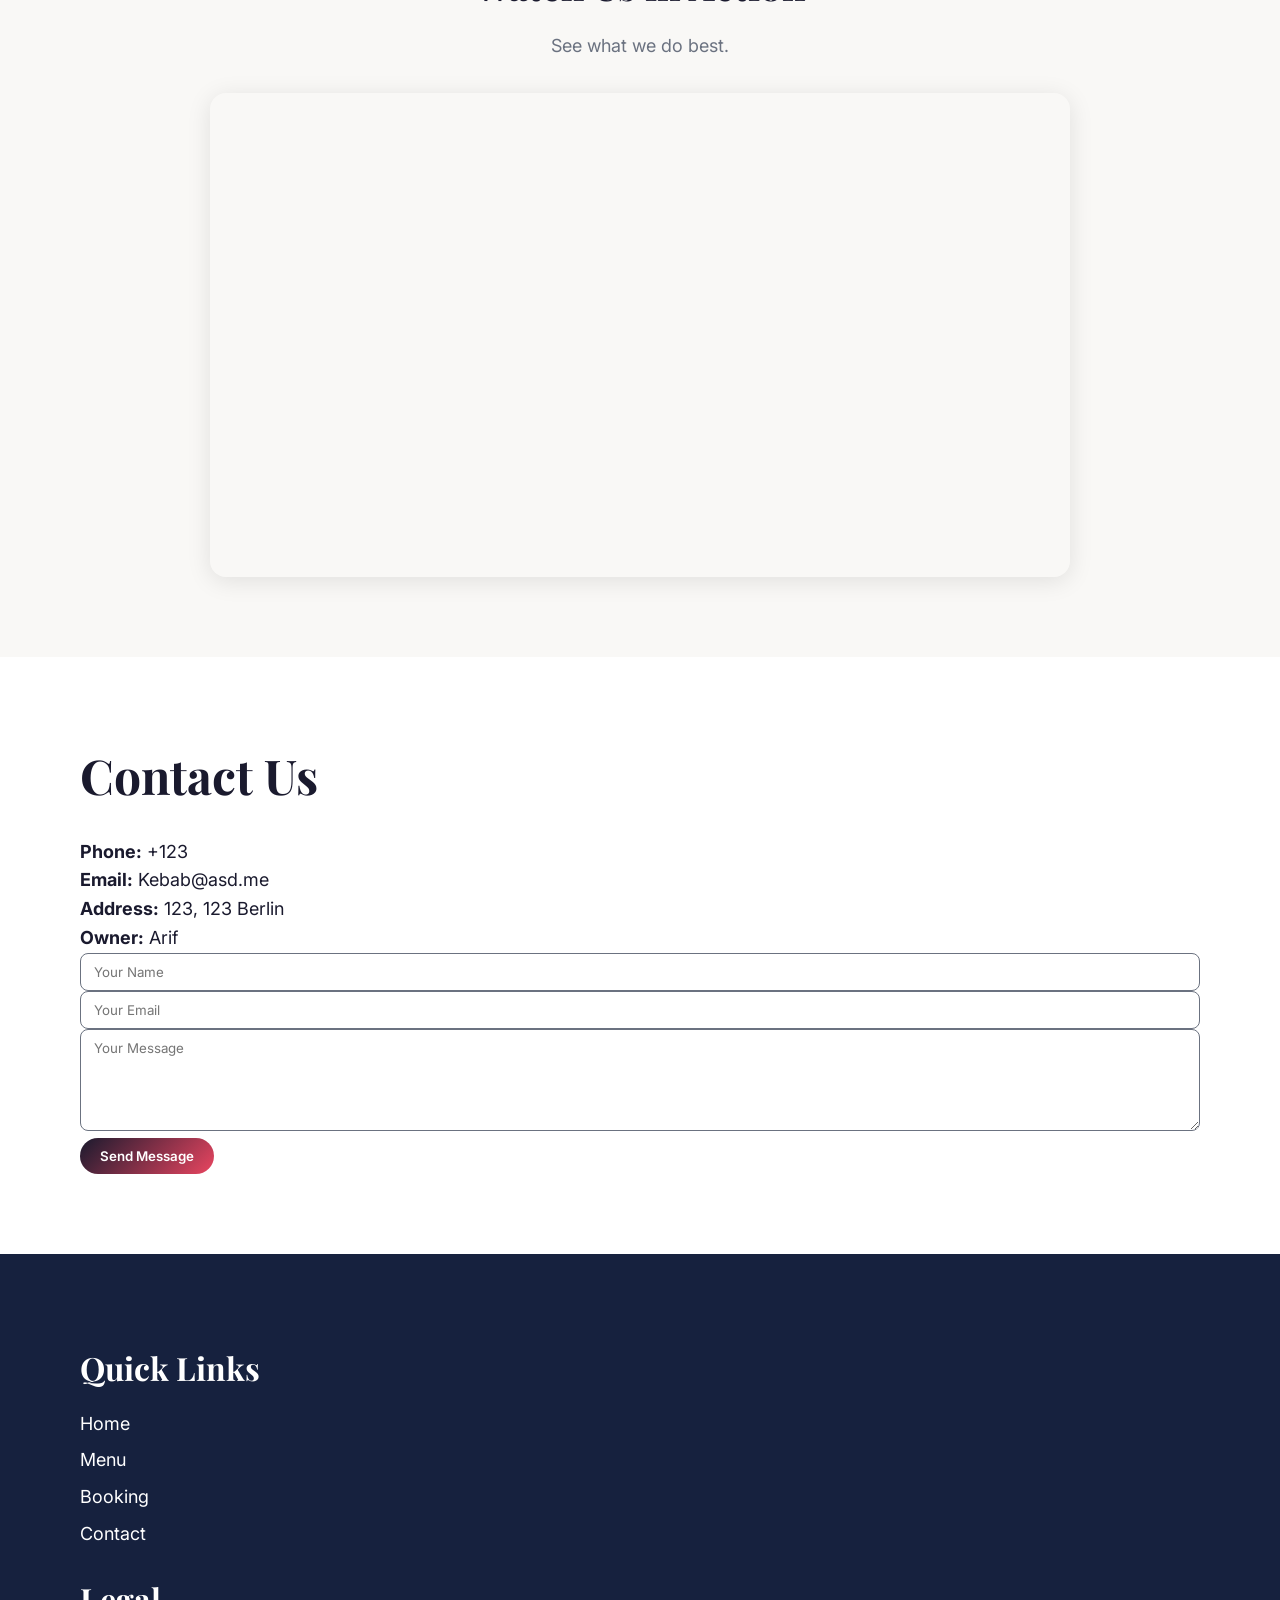
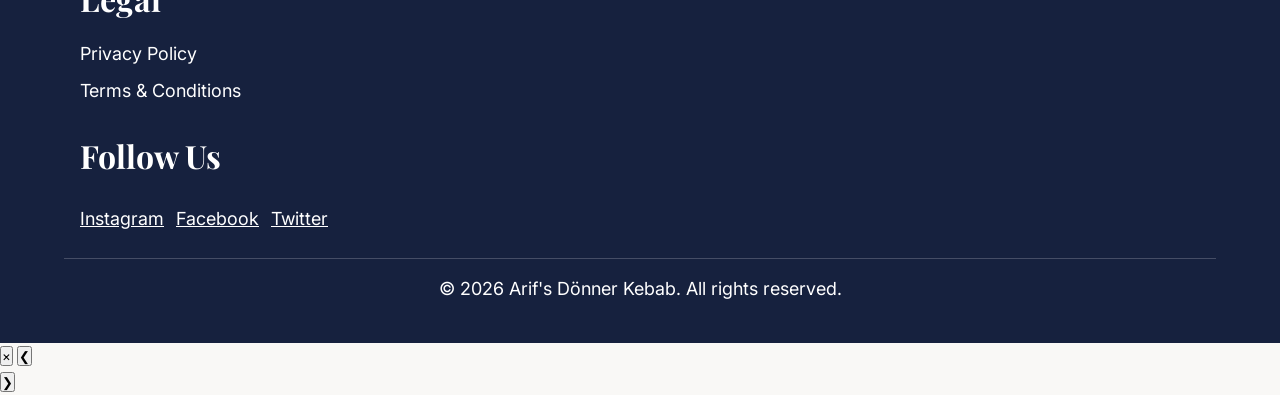
==== commit 723b75d3: "deploy: update index.html" ====
--- a/index.html
+++ b/index.html
@@ -394,5 +394,6 @@
 function sgClose(){document.getElementById('sg-mobile-menu').style.display='none';document.body.style.overflow='';}
 document.addEventListener('keydown',function(e){if(e.key==='Escape')sgClose();});
 </script>
+<div id="sg-cookie" style="display:none;position:fixed;bottom:0;left:0;right:0;z-index:9991;background:rgba(15,17,23,.97);backdrop-filter:blur(8px);border-top:1px solid rgba(255,255,255,.12);padding:14px 24px;display:flex;align-items:center;justify-content:space-between;gap:16px;font-family:system-ui,sans-serif;flex-wrap:wrap;"><p style="margin:0;font-size:.84rem;color:rgba(255,255,255,.8);flex:1;min-width:180px;">We use cookies to improve your experience on this site.</p><div style="display:flex;gap:8px;flex-shrink:0;"><button onclick="sgCookieDismiss()" style="padding:7px 14px;border-radius:6px;border:1px solid rgba(255,255,255,.2);background:transparent;color:rgba(255,255,255,.65);font-size:.8rem;cursor:pointer;">Decline</button><button onclick="sgCookieAccept()" style="padding:7px 18px;border-radius:6px;border:none;background:#6c63ff;color:#fff;font-size:.8rem;font-weight:600;cursor:pointer;">Accept</button></div></div><script>(function(){if(localStorage.getItem("sg-cc"))return;var b=document.getElementById("sg-cookie");if(b)b.style.display="flex";var w=document.getElementById("wa-float");if(w)w.style.bottom="90px";})();function sgCookieAccept(){localStorage.setItem("sg-cc","1");var b=document.getElementById("sg-cookie");if(b)b.style.display="none";var w=document.getElementById("wa-float");if(w)w.style.bottom="24px";}function sgCookieDismiss(){localStorage.setItem("sg-cc","0");var b=document.getElementById("sg-cookie");if(b)b.style.display="none";var w=document.getElementById("wa-float");if(w)w.style.bottom="24px";}</script>
 </body>
 </html>
--- a/style.css
+++ b/style.css
@@ -1,377 +1,389 @@
 @import url('https://fonts.googleapis.com/css2?family=Inter:wght@400;500;600;700&family=Playfair+Display:wght@400;700&display=swap');
 
 :root{
-  --primary:#1A1A2E;
-  --secondary:#16213E;
-  --accent:#E94560;
-  --bg:#f9f8f6;
-  --surface:#fff;
-  --text:#1a1a2e;
-  --muted:#6b7280;
-  --radius:16px;
-  --shadow:0 4px 24px rgba(0,0,0,.10);
-  --transition:all .3s cubic-bezier(.4,0,.2,1);
+    --primary:#1A1A2E;
+    --secondary:#16213E;
+    --accent:#E94560;
+    --bg:#f9f8f6;
+    --surface:#fff;
+    --text:#1a1a2e;
+    --muted:#6b7280;
+    --radius:16px;
+    --shadow:0 4px 24px rgba(0,0,0,.10);
+    --transition:all .3s cubic-bezier(.4,0,.2,1);
 }
 
 /* Global resets */
 *,*::before,*::after{
-  box-sizing:border-box;
-  margin:0;
-  padding:0;
+    box-sizing:border-box;
+    margin:0;
+    padding:0;
 }
 html{
-  scroll-behavior:smooth;
+    scroll-behavior:smooth;
 }
 body{
-  font-family:'Inter',sans-serif;
-  background:var(--bg);
-  color:var(--text);
-  line-height:1.6;
-}
-h1,h2,h3,h4,h5,h6{
-  font-family:'Playfair Display',serif;
-  margin-bottom:.5em;
-}
-h1{font-size:clamp(2.5rem,6vw,3.5rem);}
-h2{font-size:clamp(2rem,5vw,2.8rem);}
-h3{font-size:clamp(1.5rem,4vw,2rem);}
-p{margin-bottom:1rem;}
-
-/* Utility */
+    font-family:'Inter',sans-serif;
+    background:var(--bg);
+    color:var(--text);
+    line-height:1.6;
+}
+
+/* Typography */
+h1{
+    font-family:'Playfair Display',serif;
+    font-size:clamp(2.5rem,6vw,4rem);
+    font-weight:700;
+}
+h2{
+    font-family:'Playfair Display',serif;
+    font-size:clamp(2rem,5vw,3rem);
+    margin-bottom:.5em;
+}
+h3{
+    font-family:'Playfair Display',serif;
+    font-size:clamp(1.5rem,4vw,2rem);
+    margin:.75em 0 .5em;
+}
+p,li{
+    font-size:clamp(1rem,2.5vw,1.125rem);
+}
+a{
+    color:inherit;
+    text-decoration:none;
+    transition:var(--transition);
+}
+
+/* Layout helpers */
 .container{
-  width:90%;
-  max-width:1200px;
-  margin:auto;
-}
-
-/* Sticky glass navigation */
-.sticky-nav{
-  position:sticky;
-  top:0;
-  z-index:1000;
-}
+    width:90%;
+    max-width:1200px;
+    margin:auto;
+    padding:1rem;
+}
+.section{
+    padding:4rem 0;
+    background:var(--surface);
+}
+.section-title{
+    text-align:center;
+    margin-bottom:2rem;
+}
+
+/* Grid utilities */
+.card-grid{
+    display:grid;
+    gap:1.5rem;
+}
+.three-col{
+    grid-template-columns:repeat(auto-fit,minmax(260px,1fr));
+}
+.two-col{
+    grid-template-columns:repeat(auto-fit,minmax(300px,1fr));
+}
+.six-col{
+    grid-template-columns:repeat(auto-fit,minmax(150px,1fr));
+}
+
+/* Glass navigation */
 .glass-nav{
-  display:flex;
-  align-items:center;
-  justify-content:space-between;
-  padding:1rem clamp(1rem,2vw,2rem);
-  background:rgba(255,255,255,.4);
-  backdrop-filter:blur(12px);
-  border-bottom:1px solid rgba(0,0,0,.1);
+    position:sticky;
+    top:0;
+    backdrop-filter:blur(12px);
+    background:rgba(255,255,255,.4);
+    box-shadow:var(--shadow);
+    z-index:10;
+}
+.glass-nav .container{
+    display:flex;
+    align-items:center;
+    justify-content:space-between;
 }
 .logo{
-  font-size:1.5rem;
-  font-weight:600;
-  color:var(--primary);
-  text-decoration:none;
+    font-weight:600;
+    font-size:1.25rem;
 }
 .nav-links{
-  list-style:none;
-  display:flex;
-  flex-wrap:wrap;
-  gap:1rem;
+    list-style:none;
+    display:flex;
+    gap:1.5rem;
 }
 .nav-links a{
-  position:relative;
-  text-decoration:none;
-  color:var(--text);
-  font-weight:500;
-  padding:.25rem 0;
+    position:relative;
+    font-weight:500;
 }
 .nav-links a::after{
-  content:"";
-  position:absolute;
-  left:0;
-  bottom:0;
-  height:2px;
-  width:100%;
-  background:var(--primary);
-  transform:scaleX(0);
-  transform-origin:left;
-  transition:transform .3s;
+    content:"";
+    position:absolute;
+    left:0;
+    bottom:-2px;
+    width:100%;
+    height:2px;
+    background:var(--primary);
+    transform:scaleX(0);
+    transform-origin:left;
+    transition:transform .3s ease;
 }
 .nav-links a:hover::after{
-  transform:scaleX(1);
-}
-
-/* Hero Section */
+    transform:scaleX(1);
+}
+
+/* Hero */
 .hero-section{
-  position:relative;
-  overflow:hidden;
-  min-height:80vh;
-  display:flex;
-  align-items:center;
-  justify-content:center;
-  text-align:center;
-  color:#fff;
-}
-.hero-bg{
-  position:absolute;
-  inset:0;
-  background-size:cover;
-  background-position:center;
-  filter:brightness(.6);
-}
-.hero-overlay{
-  position:absolute;
-  inset:0;
-  background:linear-gradient(180deg,rgba(0,0,0,.3),rgba(0,0,0,.7));
+    position:relative;
+    background-size:cover;
+    background-position:center;
+    color:#fff;
+    min-height:70vh;
+    display:flex;
+    align-items:center;
+}
+.hero-section .overlay{
+    position:absolute;
+    inset:0;
+    background:rgba(0,0,0,.4);
 }
 .hero-content{
-  position:relative;
-  z-index:1;
-  max-width:800px;
-}
-.hero-title{
-  font-size:clamp(2.5rem,8vw,4rem);
-  margin-bottom:.5rem;
-}
-.hero-subtitle{
-  font-size:clamp(1.2rem,4vw,1.6rem);
-  margin-bottom:1.5rem;
+    position:relative;
+    text-align:center;
+    max-width:800px;
+    margin:auto;
 }
 .hero-cta{
-  display:flex;
-  gap:1rem;
-  justify-content:center;
-}
-.hero-hero-img{
-  position:absolute;
-  right:-10%;
-  bottom:0;
-  max-height:80%;
-  pointer-events:none;
-  opacity:.8;
+    margin-top:2rem;
+    display:flex;
+    gap:1rem;
+    justify-content:center;
 }
 
 /* Pill buttons */
 .pill-btn{
-  display:inline-block;
-  padding:.75rem 1.5rem;
-  border:none;
-  border-radius:999px;
-  background:linear-gradient(135deg,var(--primary),var(--accent));
-  color:#fff;
-  font-weight:600;
-  text-decoration:none;
-  cursor:pointer;
-  transition:var(--transition);
+    display:inline-block;
+    padding:.75em 1.5em;
+    border:none;
+    border-radius:999px;
+    font-weight:600;
+    cursor:pointer;
+    transition:var(--transition);
+    background:linear-gradient(135deg,var(--primary),var(--accent));
+    color:#fff;
+    text-align:center;
+}
+.pill-btn.secondary{
+    background:linear-gradient(135deg,var(--secondary),var(--accent));
 }
 .pill-btn:hover{
-  transform:translateY(-2px);
-  box-shadow:var(--shadow);
-  filter:brightness(1.08);
-}
-.pill-btn.accent{
-  background:linear-gradient(135deg,var(--accent),var(--secondary));
-}
-.pill-btn.small{
-  padding:.5rem 1rem;
-  font-size:.9rem;
+    transform:translateY(-2px);
+    filter:brightness(1.08);
+    box-shadow:0 8px 16px rgba(0,0,0,.15);
 }
 
 /* Cards */
-.cards-grid{
-  display:grid;
-  gap:1.5rem;
-  grid-template-columns:repeat(auto-fit,minmax(260px,1fr));
-}
 .card{
-  background:var(--surface);
-  border-radius:var(--radius);
-  box-shadow:var(--shadow);
-  overflow:hidden;
-  transition:transform .3s,var(--transition);
+    background:var(--surface);
+    border-radius:var(--radius);
+    overflow:hidden;
+    box-shadow:var(--shadow);
+    transition:var(--transition);
+    display:flex;
+    flex-direction:column;
+}
+.card img{
+    width:100%;
+    height:auto;
+    object-fit:cover;
 }
 .card:hover{
-  transform:translateY(-6px);
-}
-.card img{
-  width:100%;
-  height:auto;
-  display:block;
-}
-.card h3{
-  margin:1rem;
-  font-size:1.25rem;
-  color:var(--primary);
-}
-.card p{
-  margin:0 1rem 1rem;
-}
-.card a{
-  margin:0 1rem 1rem;
-}
-
-/* Sections */
-.section{
-  padding:4rem clamp(1rem,3vw,2rem);
-}
-.section-title{
-  text-align:center;
-  margin-bottom:2rem;
-  color:var(--primary);
-}
-
-/* Forms & Inputs */
+    transform:translateY(-6px);
+}
+
+/* Inputs & forms */
+input,
+textarea,
+button{
+    font-family:inherit;
+}
 input,
 textarea{
-  width:100%;
-  padding:.75rem 1rem;
-  border:1px solid var(--muted);
-  border-radius:calc(var(--radius)/2);
-  background:var(--surface);
-  font-family:inherit;
-  transition:var(--transition);
+    width:100%;
+    padding:.75em 1em;
+    border:1px solid var(--muted);
+    border-radius:8px;
+    background:var(--surface);
+    transition:var(--transition);
 }
 input:focus,
 textarea:focus{
-  outline:none;
-  border-color:var(--primary);
-  box-shadow:0 0 0 3px rgba(26,26,46,.2);
-}
-
-/* Form layouts */
-.booking-form,
-.contact-form,
+    outline:none;
+    border-color:var(--primary);
+    box-shadow:0 0 0 3px rgba(26,26,46,.2);
+}
+
+/* Newsletter form */
 .newsletter-form{
-  display:grid;
-  gap:1rem;
-  max-width:600px;
-  margin:auto;
-}
-
-/* Pricing Table */
+    display:flex;
+    flex-wrap:wrap;
+    gap:.75rem;
+    margin-top:1.5rem;
+}
+.newsletter-form input{
+    flex:1 1 250px;
+}
+.newsletter-form button{
+    flex:0 0 auto;
+}
+
+/* Pricing table */
 .pricing-table{
-  width:100%;
-  border-collapse:collapse;
-  margin:auto;
-}
-.pricing-table th,
-.pricing-table td{
-  padding:.75rem 1rem;
-  border:1px solid var(--muted);
-  text-align:left;
-}
-.pricing-table th{
-  background:var(--secondary);
-  color:#fff;
-}
-
-/* Gallery */
-.gallery-grid{
-  display:grid;
-  gap:.5rem;
-  grid-template-columns:repeat(auto-fit,minmax(200px,1fr));
-}
-
-/* FAQ */
-.faq-list dt{
-  font-weight:600;
-  margin-top:1rem;
-  color:var(--primary);
-}
-.faq-list dd{
-  margin-left:1rem;
-  margin-bottom:.5rem;
+    display:grid;
+    gap:2rem;
+    grid-template-columns:repeat(auto-fit,minmax(260px,1fr));
+}
+.price-card{
+    background:var(--surface);
+    padding:2rem;
+    border-radius:var(--radius);
+    box-shadow:var(--shadow);
+    text-align:center;
+    display:flex;
+    flex-direction:column;
+}
+.price-card.featured{
+    border:2px solid var(--accent);
+}
+.price-card .price{
+    font-size:clamp(1.75rem,4vw,2.5rem);
+    margin:.5rem 0 1rem;
+}
+.price-card ul{
+    list-style:none;
+    margin:1rem 0;
+    flex-grow:1;
+}
+.price-card li{
+    margin:.25rem 0;
+}
+
+/* Table */
+.hours-table{
+    width:100%;
+    border-collapse:collapse;
+}
+.hours-table th,
+.hours-table td{
+    padding:.75rem 1rem;
+    text-align:left;
+}
+.hours-table th{
+    background:var(--primary);
+    color:#fff;
 }
 
 /* Footer */
 .footer-section{
-  background:var(--secondary);
-  color:#fff;
-  padding:3rem clamp(1rem,3vw,2rem);
-}
-.footer-grid{
-  display:grid;
-  gap:2rem;
-  grid-template-columns:repeat(auto-fit,minmax(200px,1fr));
-}
-.footer-col h3,
-.footer-col h4{
-  margin-bottom:.5rem;
-}
-.footer-col a{
-  color:#fff;
-  text-decoration:none;
-}
-.footer-col a:hover{
-  text-decoration:underline;
-}
+    background:var(--secondary);
+    color:#fff;
+    padding:3rem 0 1.5rem;
+}
+.footer-section a{
+    color:#fff;
+}
+.footer-section .footer-col ul{
+    list-style:none;
+    margin-top:.5rem;
+}
+.footer-section .footer-col li{
+    margin:.5rem 0;
+}
+.footer-bottom{
+    border-top:1px solid rgba(255,255,255,.2);
+    padding-top:1rem;
+    text-align:center;
+    font-size:.875rem;
+}
+
+/* Social links */
 .social-links{
-  display:flex;
-  gap:.5rem;
+    display:flex;
+    gap:.75rem;
 }
 .social-links a{
-  font-size:.9rem;
-}
-
-/* Contact & Map CTA */
-.contact-grid,
-.about-grid{
-  display:grid;
-  gap:2rem;
-  grid-template-columns:repeat(auto-fit,minmax(300px,1fr));
-}
-.map-cta-card{
-  background:var(--surface);
-  padding:2rem;
-  border-radius:var(--radius);
-  box-shadow:var(--shadow);
-  text-align:center;
+    text-decoration:underline;
+}
+
+/* Read more links */
+.read-more{
+    margin-top:auto;
+    font-weight:600;
+    color:var(--accent);
 }
 
 /* Reveal animation */
+@keyframes fadeInUp{
+    0%{
+        opacity:0;
+        transform:translateY(20px);
+    }
+    100%{
+        opacity:1;
+        transform:translateY(0);
+    }
+}
 .reveal{
-  opacity:0;
-  transform:translateY(20px);
-}
-.reveal.active{
-  animation:fadeInUp .6s forwards;
-}
-@keyframes fadeInUp{
-  from{
     opacity:0;
     transform:translateY(20px);
-  }
-  to{
-    opacity:1;
-    transform:translateY(0);
-  }
+}
+.reveal.active{
+    animation:fadeInUp .6s forwards;
 }
 
 /* Responsive tweaks */
-@media(max-width:768px){
-  .hero-hero-img{
-    display:none;
-  }
-  .nav-links{
-    justify-content:center;
-  }
-}
-@media(max-width:480px){
-  .hero-content{
-    padding:0 1rem;
-  }
-  .hero-cta{
-    flex-direction:column;
-    gap:.5rem;
-  }
+@media (max-width:640px){
+    .nav-links{
+        flex-direction:column;
+        background:rgba(255,255,255,.9);
+        position:absolute;
+        top:100%;
+        right:0;
+        width:200px;
+        padding:1rem;
+        box-shadow:var(--shadow);
+        display:none;
+    }
+    .nav-links.show{
+        display:flex;
+    }
+    .hero-cta{
+        flex-direction:column;
+    }
+    .card-grid{
+        grid-template-columns:1fr;
+    }
+    .pricing-table{
+        grid-template-columns:1fr;
+    }
+    .footer-section .container{
+        grid-template-columns:1fr;
+    }
 }
 
 /* Misc */
-a{
-  color:var(--primary);
-  text-decoration:none;
-}
-a:hover{
-  text-decoration:underline;
-}
-button{
-  font-family:inherit;
+details{
+    margin:.75rem 0;
+    background:var(--surface);
+    padding:1rem;
+    border-radius:8px;
+    box-shadow:var(--shadow);
+}
+summary{
+    font-weight:600;
+    cursor:pointer;
+}
+details[open] summary{
+    margin-bottom:.5rem;
 }
 img{
-  display:block;
-  max-width:100%;
-  height:auto;
+    display:block;
+    max-width:100%;
+    height:auto;
 }
